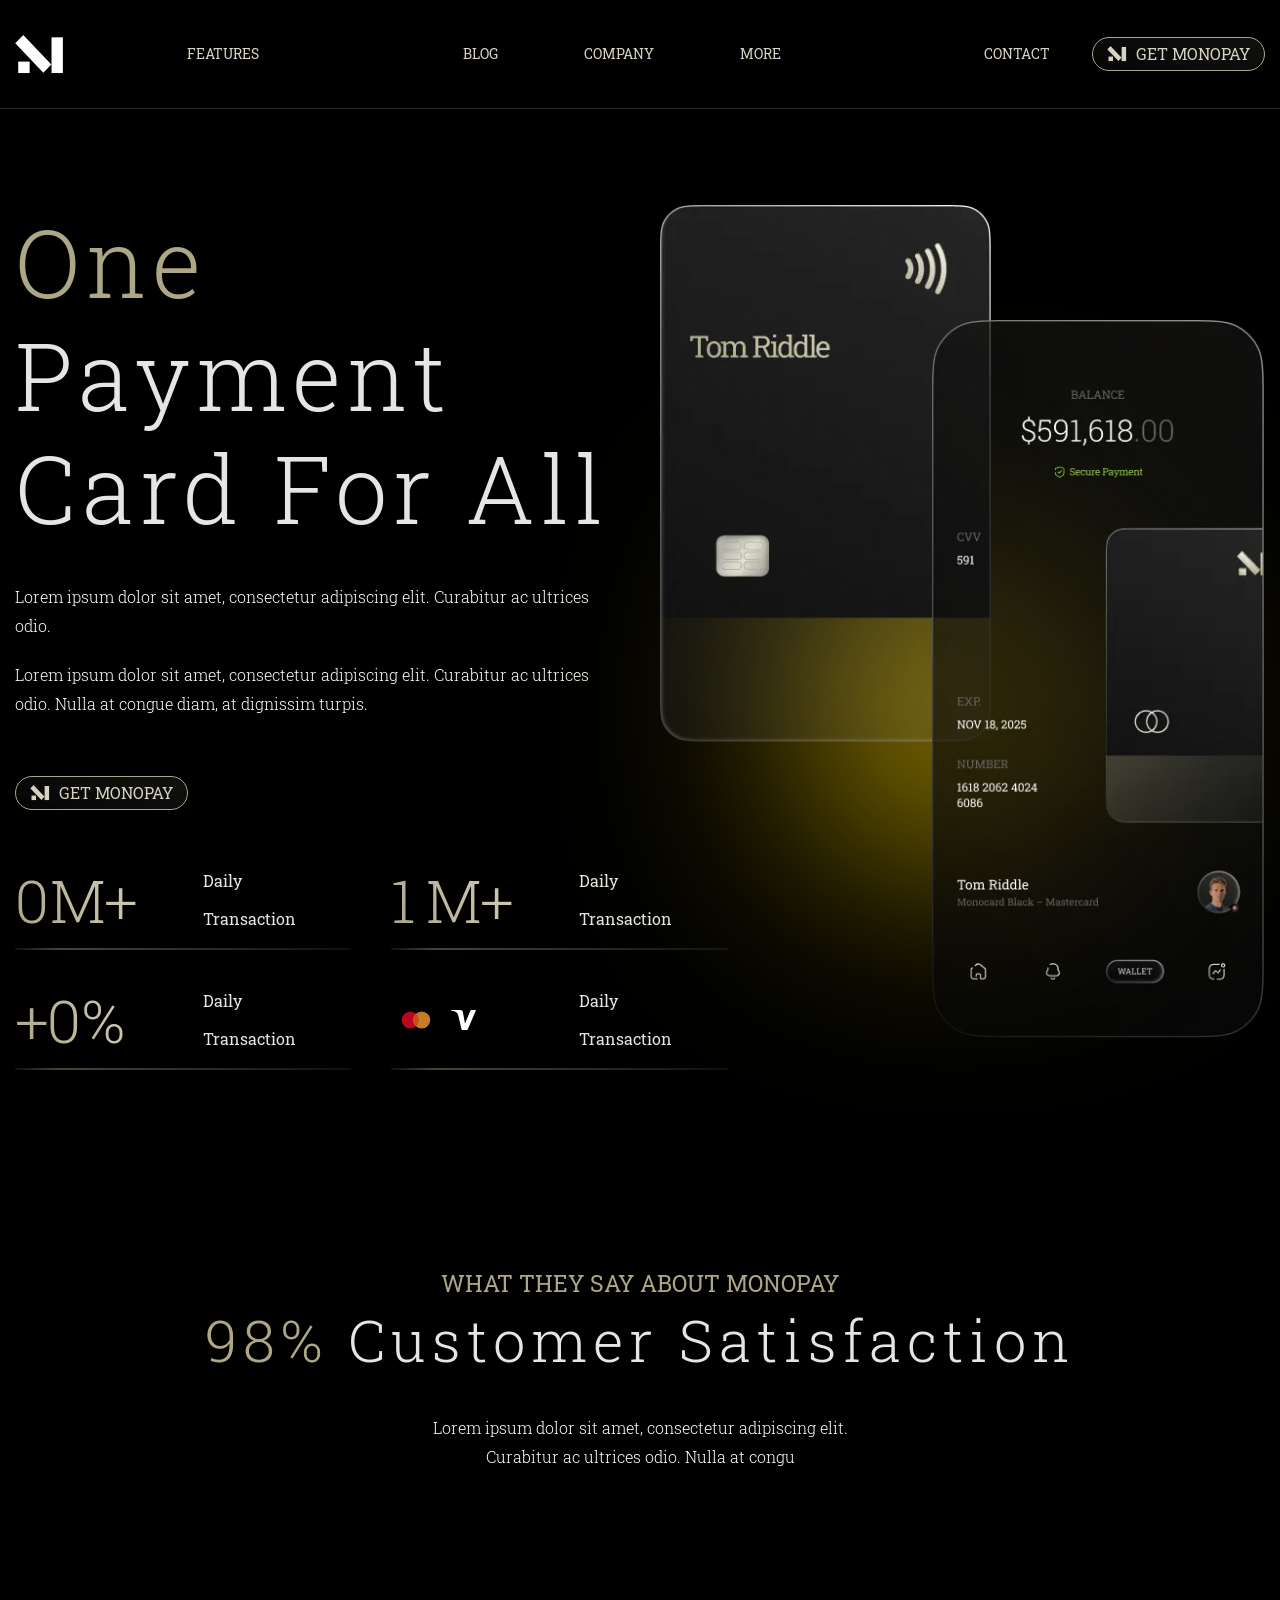
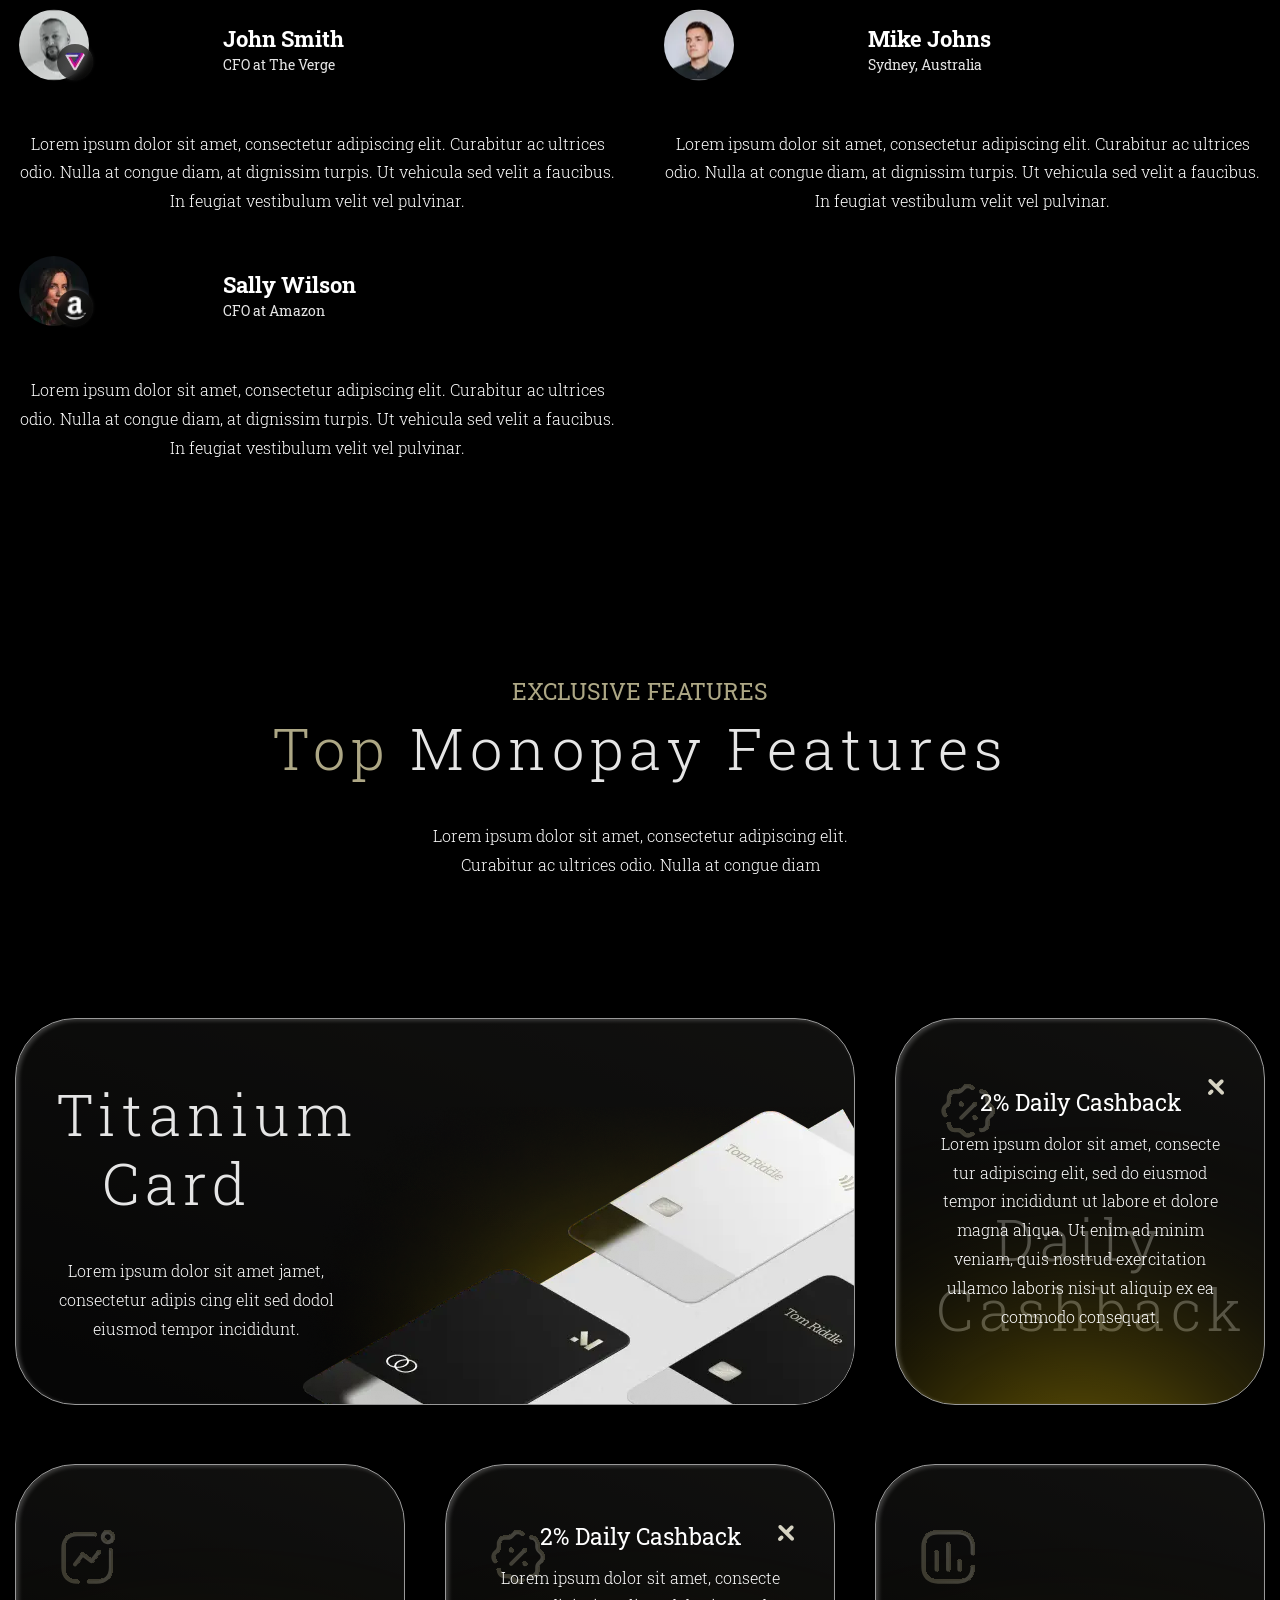
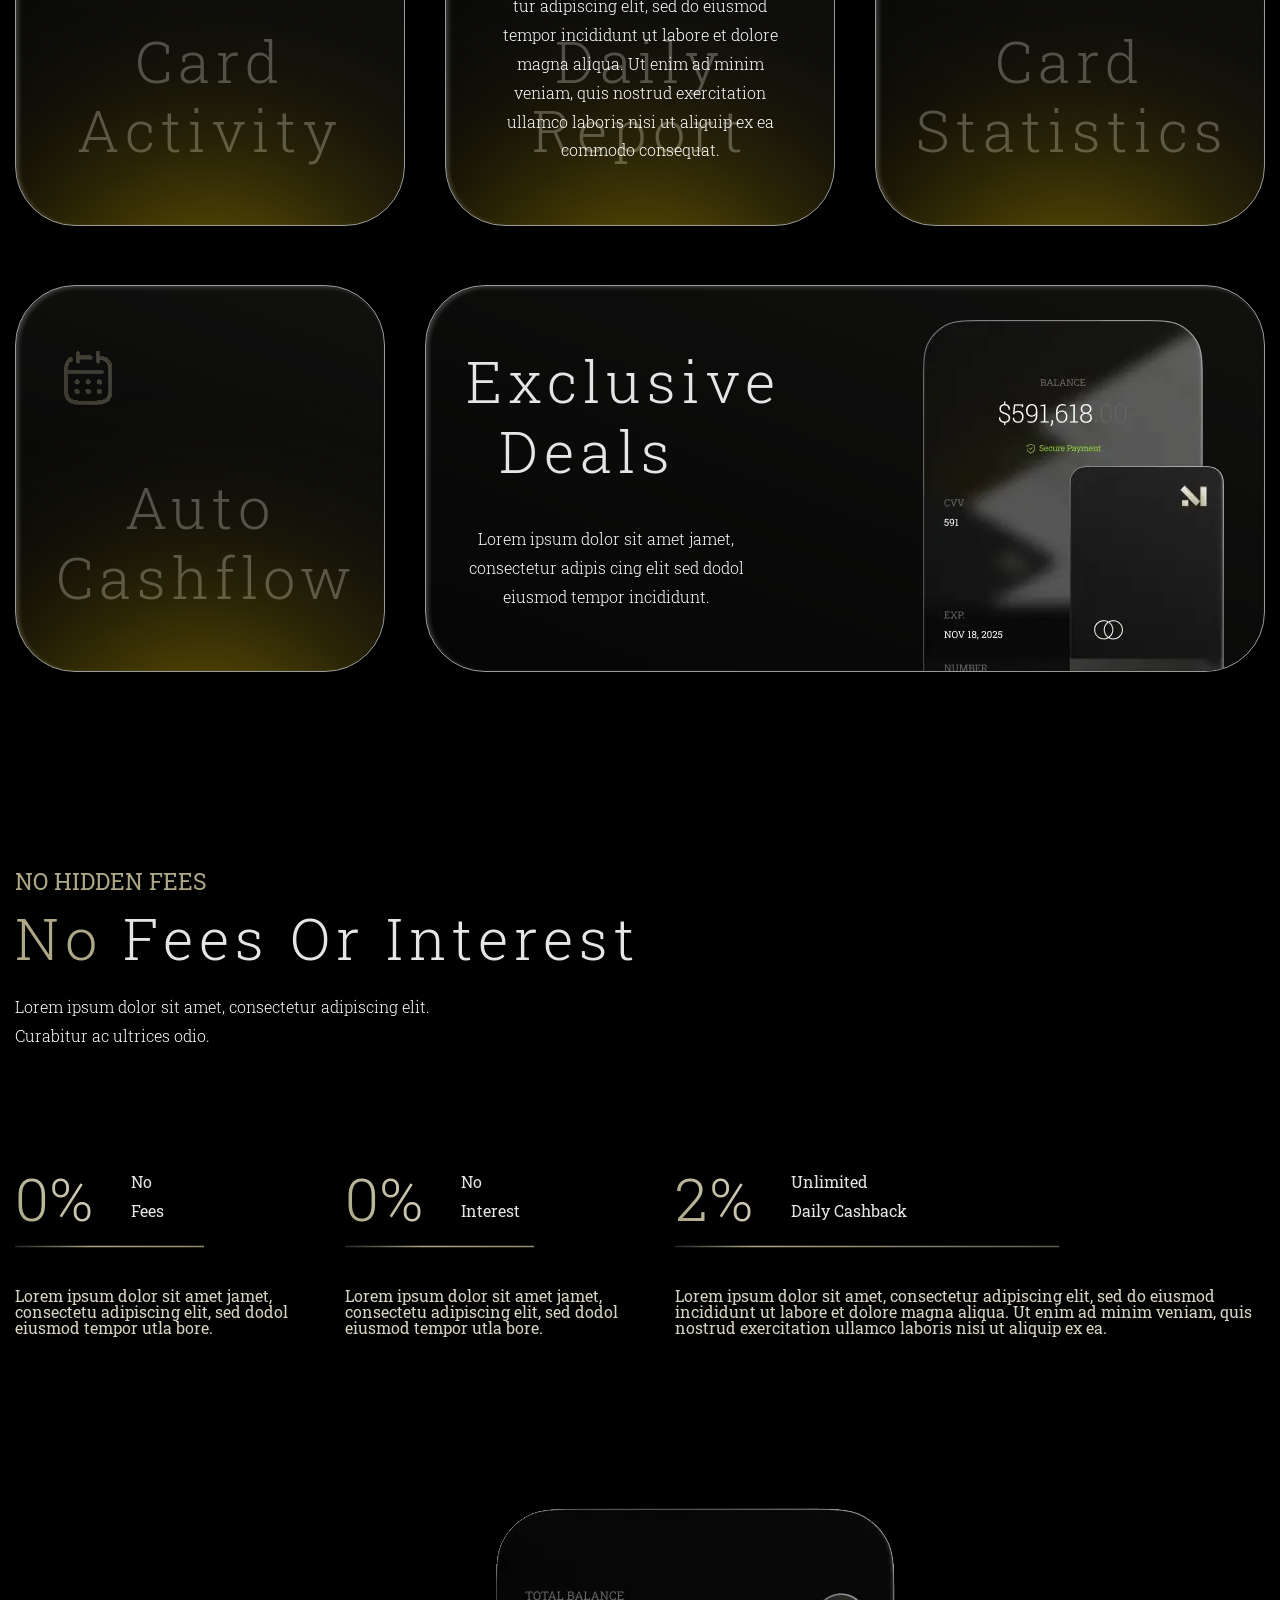
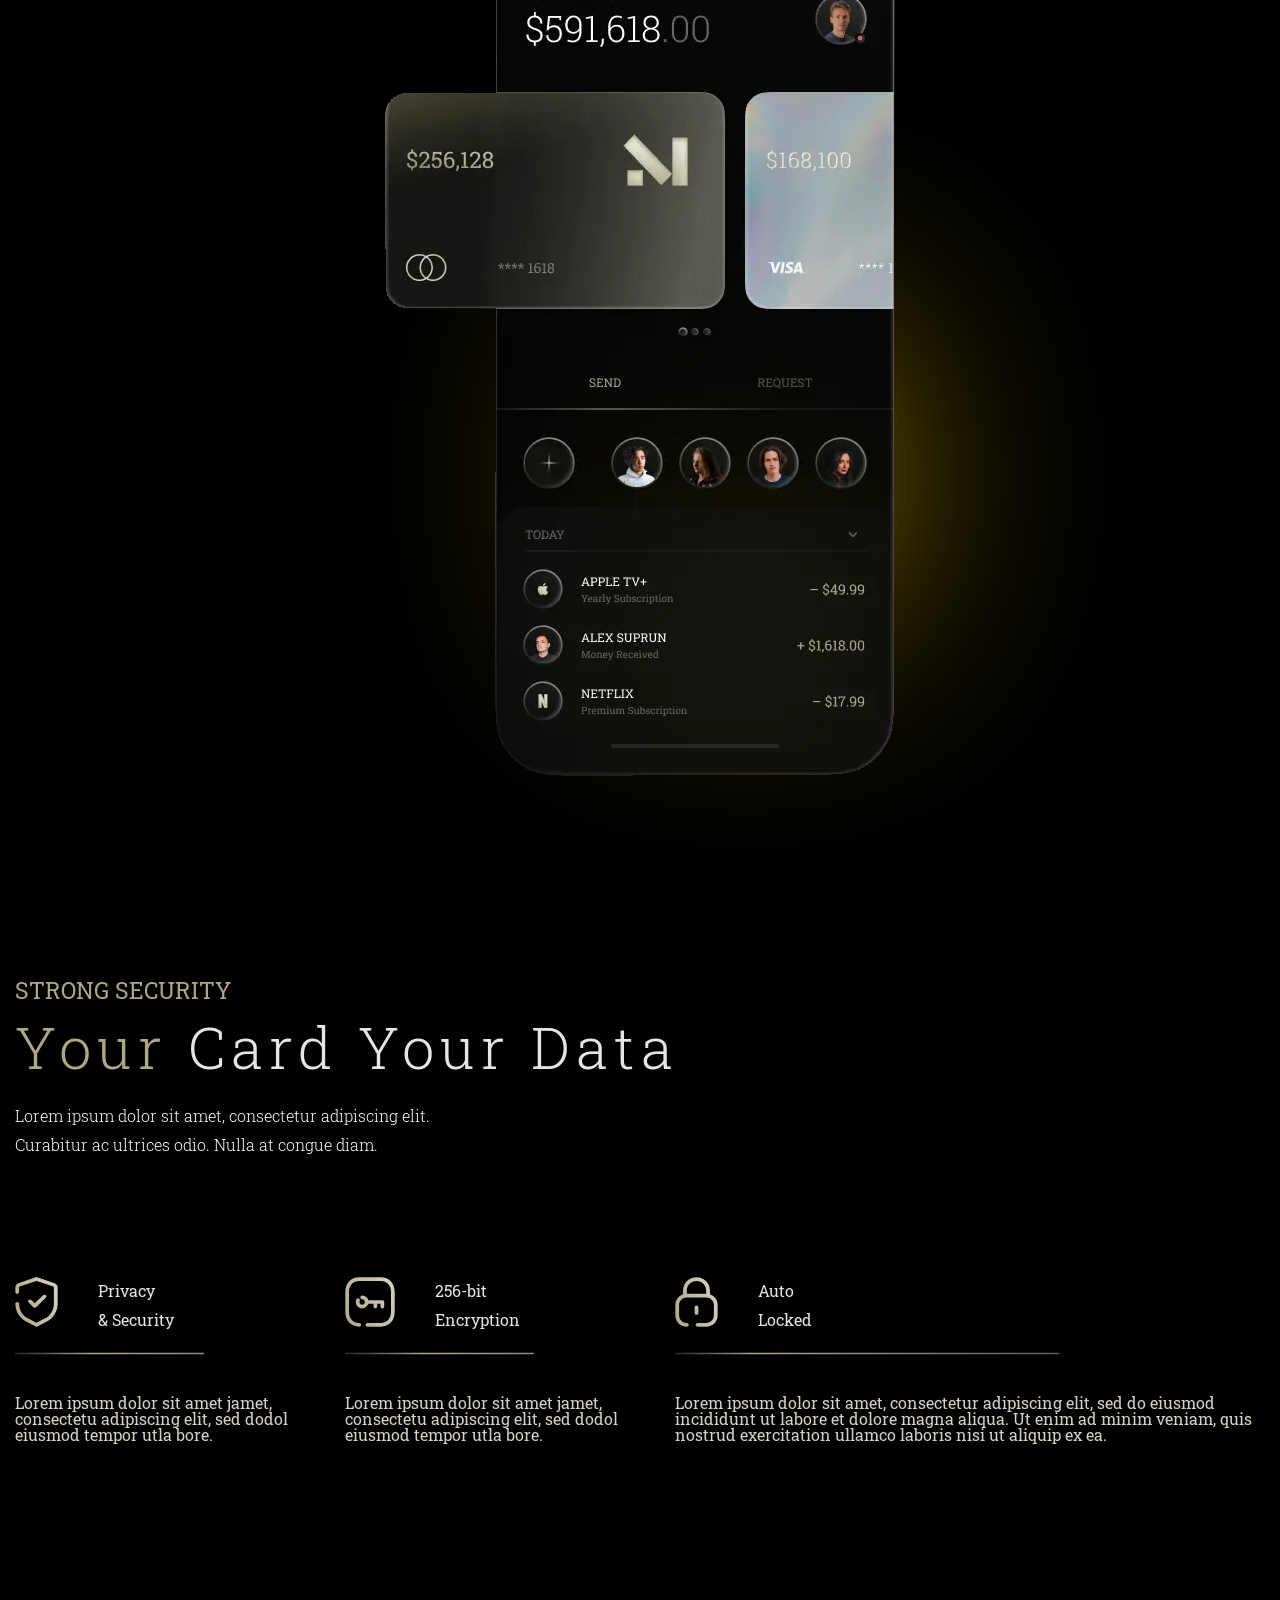
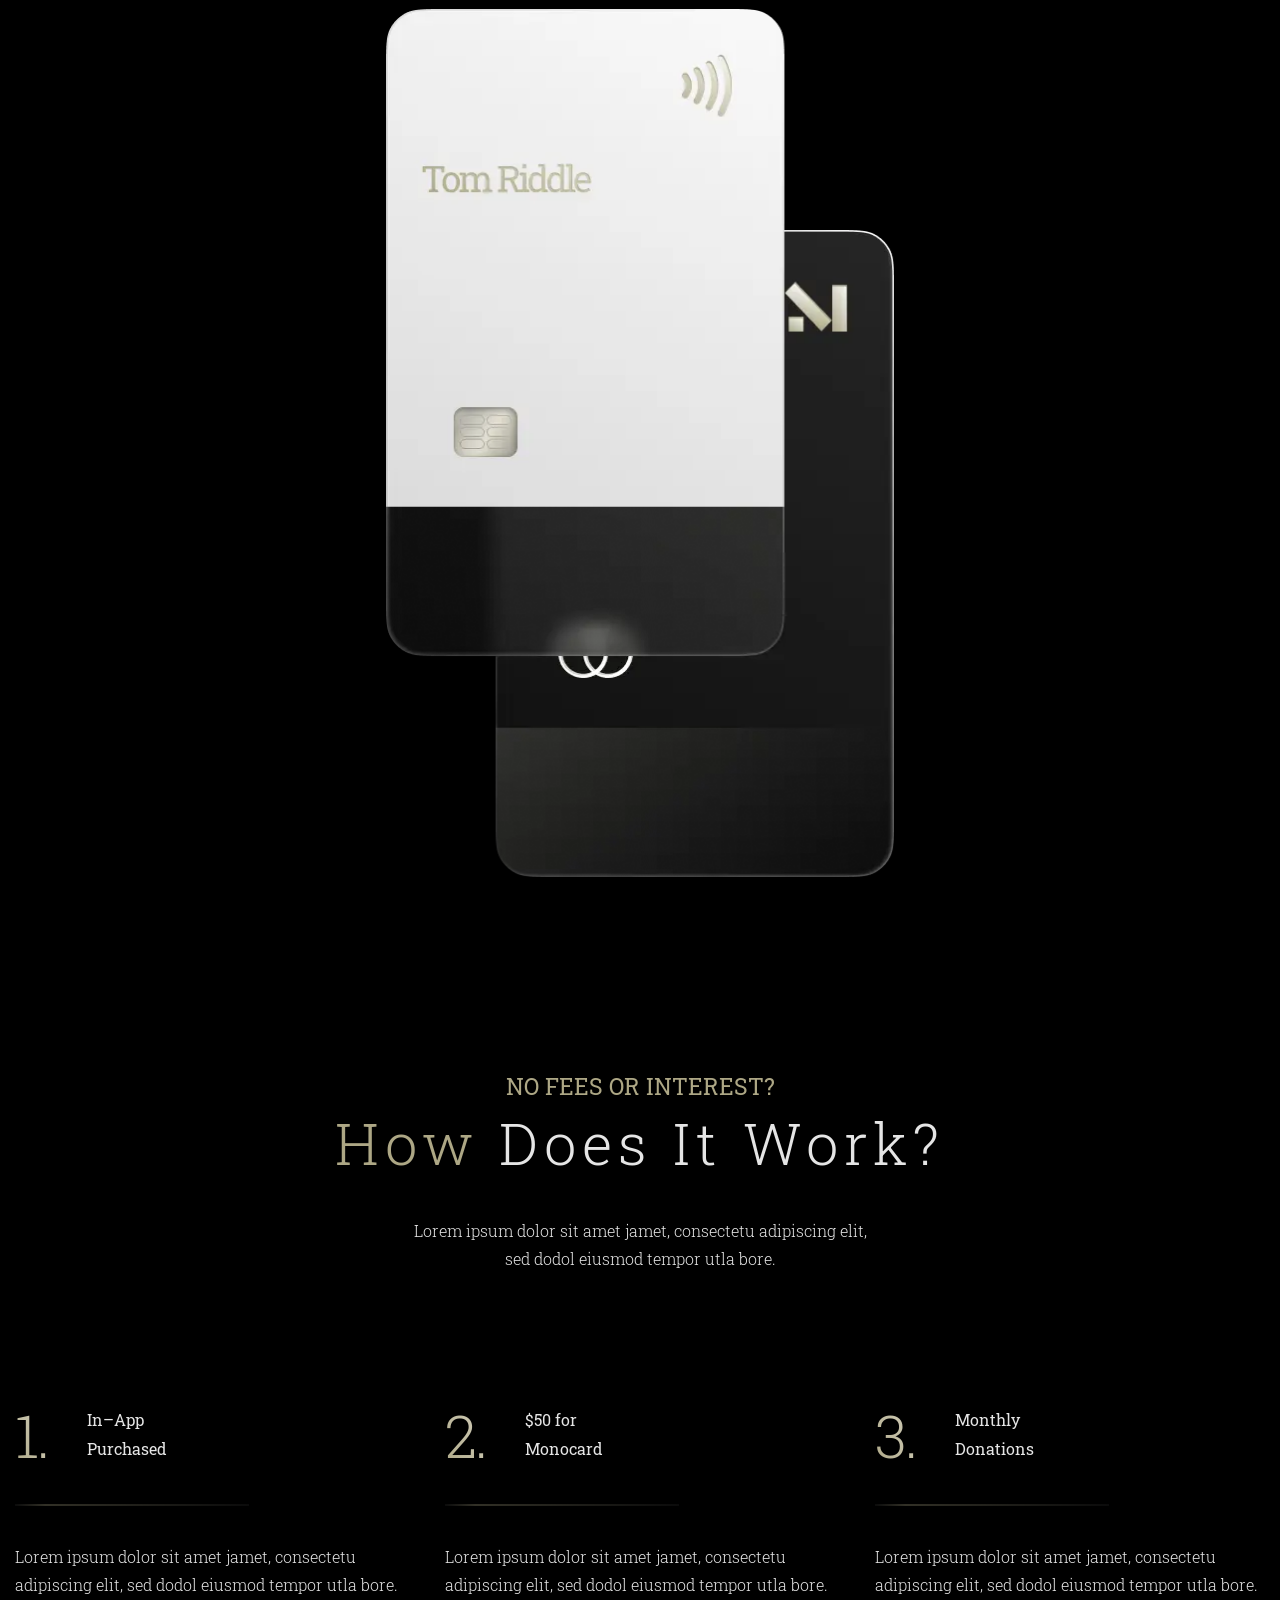
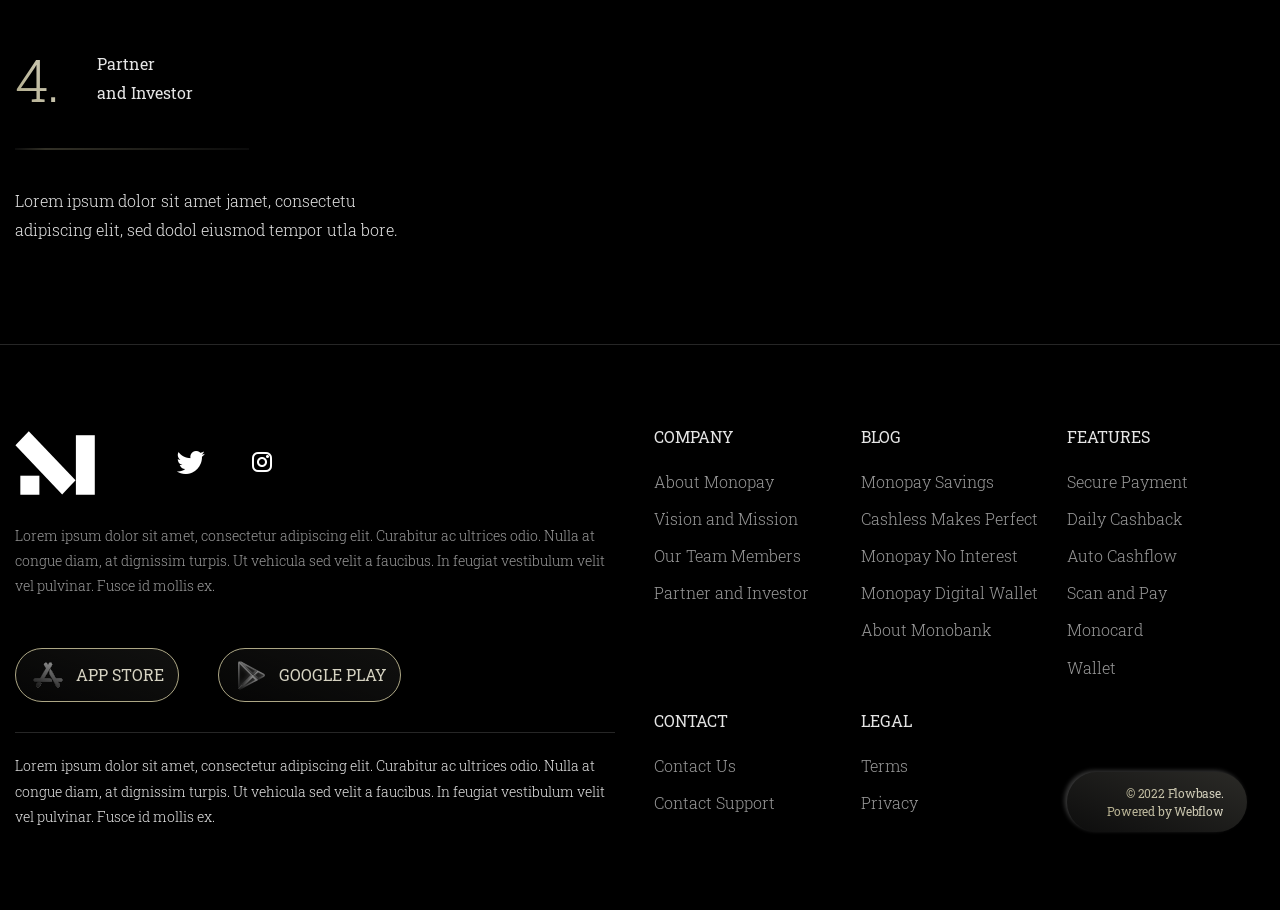
==== index.html @ b2faabce "Add files via upload" ====
<!DOCTYPE html>
<html lang="en">

<head>
	<title>Features | Home</title>
	<meta charset="UTF-8">
	<meta name="format-detection" content="telephone=no">
	<!-- <style>body{opacity: 0;}</style> -->
	<link rel="stylesheet" href="css/style.min.css?_v=20240927165642">
	<!-- `sizes="any"` is to fix Chrome bug -->
	<link rel="icon" href="/favicon.ico" sizes="any" />
	<link rel="icon" href="/icon.svg" type="image/svg+xml" />
	<link rel="apple-touch-icon" href="/apple-touch-icon.webp" />
	<link rel="manifest" href="/manifest.webmanifest" />
	<!-- <meta name="robots" content="noindex, nofollow"> -->
	<meta name="viewport" content="width=device-width, initial-scale=1.0">
</head>

<body>
	<div class="wrapper">
		<header data-scroll-show="300" class="header">
			<div class="header__container">
				<div class="header__logo-box">
					<img src="img/logo.svg" alt="logo" class="header__logo">
				</div>
				<div class="header__menu menu">
					<nav class="menu__body">
						<ul class="menu__list">
							<li class="menu__item"><a href="" class="menu__link">FEATURES</a></li>
							<li class="menu__item"><a href="" class="menu__link">BLOG</a></li>
							<li class="menu__item"><a href="" class="menu__link">COMPANY</a></li>
							<li class="menu__item"><a href="" class="menu__link">MORE</a></li>
							<li class="menu__item"><a href="" class="menu__link">CONTACT</a></li>
						</ul>
					</nav>
				</div>
				<div class="header__action">
					<button class="header__button button _icon-logo-btn">GET MONOPAY</button>
					<button type="button" class="menu__icon icon-menu"><span></span></button>
				</div>

			</div>
		</header>
		<main class="page">
			<section class="page__hero hero">
				<div class="hero__container">
					<div class="hero__body">
						<div class="hero__content content-hero">
							<h1 class="content-hero__title title">
								<mark>One</mark> Payment
								Card for all
							</h1>
							<div class="content-hero__text text">
								<p>Lorem ipsum dolor sit amet, consectetur adipiscing elit. Curabitur ac ultrices odio.
								</p>
								<p>Lorem ipsum dolor sit amet, consectetur adipiscing elit. Curabitur ac ultrices odio.
									Nulla at congue diam, at dignissim turpis.</p>
							</div>
							<button class="content-hero__button button _icon-logo-btn">GET MONOPAY</button>
						</div>
						<div class="hero__count-info count-info">
							<ul data-watch class="count-info__items">
								<li class="count-info__item">
									<div class="count-info__count"><span data-digits-counter>5.9</span>M+</div>
									<h6 class="count-info__label"><span>Daily
											Transaction</span></h6>
								</li>


								<li class="count-info__item">
									<div class="count-info__count"><span data-digits-counter>8.9</span>M+</div>
									<h6 class="count-info__label"><span>Daily
											Transaction</span></h6>
								</li>


								<li class="count-info__item">
									<div class="count-info__count">+<span data-digits-counter>2</span>%</div>
									<h6 class="count-info__label"><span>Daily
											Transaction</span></h6>
								</li>

								<li class="count-info__item">
									<div class="count-info__count">
										<img src="img/icons/mastercard.svg" class="ibg--contain" alt="Image">
										<img src="img/icons/visa.svg" class="ibg--contain" alt="Image">
									</div>
									<h6 class="count-info__label"><span>Daily
											Transaction</span></h6>
								</li>
							</ul>
						</div>
						<div class="hero__images images-hero">
							<img class="images-hero__img images-hero__img--once ibg--contain" src="img/hero/Monocard.webp" alt="Image">
							<img class="images-hero__img images-hero__img--two ibg--contain" src="img/hero/App-Wallet.webp" alt="Image">
						</div>
					</div>
				</div>
			</section>
			<section class="page__reviews reviews">
				<div class="reviews__container">
					<h6 class="reviews__label label">WHAT THEY SAY ABOUT MONOPAY</h6>
					<h2 class="reviews__title title"><mark>98%</mark> Customer Satisfaction</h2>
					<div class="reviews__text text text--section">
						<p>Lorem ipsum dolor sit amet, consectetur adipiscing elit. Curabitur ac ultrices odio. Nulla at
							congu</p>
					</div>
					<ul class="reviews__items">
						<li class="reviews__item item-reviews">
							<div class="item-reviews__avatar avatar-reviews">
								<img src="img/reviews/avatar-01.webp" class="avatar-reviews__foto" alt="Image">
								<img src="img/reviews/the-verge-logo.webp" class="avatar-reviews__logo" alt="Image">
							</div>
							<div class="item-reviews__info info-reviews">
								<h4 class="info-reviews__name">John Smith</h4>
								<p class="info-reviews__position">CFO at The Verge</p>
							</div>
							<div class="item-reviews__text text">
								<p>Lorem ipsum dolor sit amet, consectetur adipiscing elit. Curabitur ac ultrices odio.
									Nulla at congue diam, at dignissim turpis. Ut vehicula sed velit a faucibus. In
									feugiat vestibulum velit vel pulvinar.</p>
							</div>
						</li>
						<li class="reviews__item item-reviews">
							<div class="item-reviews__avatar avatar-reviews">
								<img src="img/reviews/avatar-02.webp" class="avatar-reviews__foto" alt="Image">
							</div>
							<div class="item-reviews__info info-reviews">
								<h4 class="info-reviews__name">Mike Johns</h4>
								<p class="info-reviews__position">Sydney, Australia</p>
							</div>
							<div class="item-reviews__text text">
								<p>Lorem ipsum dolor sit amet, consectetur adipiscing elit. Curabitur ac ultrices odio.
									Nulla at congue diam, at dignissim turpis. Ut vehicula sed velit a faucibus. In
									feugiat vestibulum velit vel pulvinar.</p>
							</div>
						</li>
						<li class="reviews__item item-reviews">
							<div class="item-reviews__avatar avatar-reviews">
								<img src="img/reviews/avatar-03.webp" class="avatar-reviews__foto" alt="Image">
								<img src="img/reviews/amazon.webp" class="avatar-reviews__logo" alt="Image">
							</div>
							<div class="item-reviews__info info-reviews">
								<h4 class="info-reviews__name">Sally Wilson</h4>
								<p class="info-reviews__position">CFO at Amazon</p>
							</div>
							<div class="item-reviews__text text">
								<p>Lorem ipsum dolor sit amet, consectetur adipiscing elit. Curabitur ac ultrices odio.
									Nulla at congue diam, at dignissim turpis. Ut vehicula sed velit a faucibus. In
									feugiat vestibulum velit vel pulvinar.</p>
							</div>
						</li>

					</ul>
				</div>
			</section>
			<section class="page__exclusive exclusive">
				<div class="exclusive__container">
					<h6 class="exclusive__label label">EXCLUSIVE FEATURES </h6>
					<h2 class="exclusive__title title"><mark>Top</mark> Monopay Features</h2>
					<div class="exclusive__text text text--section">
						<p>Lorem ipsum dolor sit amet, consectetur adipiscing elit. Curabitur ac ultrices odio. Nulla at
							congue diam</p>
					</div>
					<ul class="exclusive__list">
						<li class="exclusive__item item-exclusive item-exclusive--one">
							<img src="img/exclusive/01.webp" alt="" class="item-exclusive--one__bg">
							<h4 class="item-exclusive__title title">Titanium
								Card</h4>
							<div class="item-exclusive__text text">
								<p>Lorem ipsum dolor sit amet jamet, consectetur adipis cing elit sed dodol eiusmod
									tempor incididunt.</p>
							</div>
						</li>
						<li class="exclusive__item item-exclusive item-exclusive--two _icon-close">
							<div class="item-exclusive__blur blur-item">
								<img src="img/icons/discount.svg" class="blur-item__icon" alt="Image">
								<p class="blur-item__text title">Daily Cashback</p>
								<div class="blur-item__circle"></div>
							</div>
							<h4 class="item-exclusive__title-small title-small">2% Daily Cashback</h4>
							<div class="item-exclusive__text text">
								<p>Lorem ipsum dolor sit amet, consecte
									tur adipiscing elit, sed do eiusmod tempor incididunt ut labore et dolore magna
									aliqua. Ut enim ad minim veniam, quis nostrud exercitation ullamco laboris nisi ut
									aliquip ex ea commodo consequat.
								</p>
							</div>
						</li>
						<li class="exclusive__item item-exclusive item-exclusive--three ">
							<div class="item-exclusive__blur blur-item">
								<img src="img/icons/activity.svg" class="blur-item__icon" alt="Image">
								<p class="blur-item__text title">Card
									Activity</p>
								<div class="blur-item__circle"></div>
							</div>
						</li>

						<li class="exclusive__item item-exclusive item-exclusive--four _icon-close">
							<div class="item-exclusive__blur blur-item">
								<img src="img/icons/discount.svg" class="blur-item__icon" alt="Image">
								<p class="blur-item__text title">Daily Report</p>
								<div class="blur-item__circle"></div>
							</div>
							<h4 class="item-exclusive__title-small title-small">2% Daily Cashback</h4>
							<div class="item-exclusive__text text">
								<p>Lorem ipsum dolor sit amet, consecte
									tur adipiscing elit, sed do eiusmod tempor incididunt ut labore et dolore magna
									aliqua. Ut enim ad minim veniam, quis nostrud exercitation ullamco laboris nisi ut
									aliquip ex ea commodo consequat.
								</p>
							</div>
						</li>
						<li class="exclusive__item item-exclusive item-exclusive--five ">
							<div class="item-exclusive__blur blur-item">
								<img src="img/icons/chart.svg" class="blur-item__icon" alt="Image">
								<p class="blur-item__text title">Card
									Statistics</p>
								<div class="blur-item__circle"></div>
							</div>
						</li>
						<li class="exclusive__item item-exclusive item-exclusive--six ">
							<div class="item-exclusive__blur blur-item">
								<img src="img/icons/calendar.svg" class="blur-item__icon" alt="Image">
								<p class="blur-item__text title">Auto
									Cashflow</p>
								<div class="blur-item__circle"></div>
							</div>
						</li>
						<li class="exclusive__item item-exclusive item-exclusive--seven">
							<img src="img/exclusive/07.webp" alt="" class="item-exclusive--seven__bg">
							<h4 class="item-exclusive__title title">Exclusive
								Deals</h4>
							<div class="item-exclusive__text text">
								<p>Lorem ipsum dolor sit amet jamet, consectetur adipis cing elit sed dodol eiusmod
									tempor incididunt.</p>
							</div>
						</li>
					</ul>
			</section>
			<section class="page__advantages advantages">
				<div class="advantages__container">
					<div class="advantages__content">
						<h6 class="advantages__label label">NO HIDDEN FEES</h6>
						<h2 class="advantages__title title"><mark>No</mark> fees or interest</h2>
						<div class="advantages__text text">
							<p>Lorem ipsum dolor sit amet, consectetur adipiscing elit. Curabitur ac ultrices odio.</p>
						</div>
						<div class="advantages__count-advantages count-advantages ">
							<ul data-watch class="count-advantages__items">
								<li class="count-advantages__item">
									<div class="count-advantages__shell-count">
										<div class="count-advantages__count"><span data-digits-counter>0</span>%</div>
										<h6 class="count-advantages__label"><span>No <br>
												Fees</span></h6>
									</div>
									<div class="count-advantages__text">
										<p>Lorem ipsum dolor sit amet jamet, consectetu adipiscing elit, sed dodol
											eiusmod
											tempor utla bore.</p>
									</div>
								</li>


								<li class="count-advantages__item">
									<div class="count-advantages__shell-count">
										<div class="count-advantages__count"><span data-digits-counter>0</span>%</div>
										<h6 class="count-advantages__label"><span>No <br>
												Interest</span></h6>
									</div>
									<div class="count-advantages__text">
										<p>Lorem ipsum dolor sit amet jamet, consectetu adipiscing elit, sed dodol
											eiusmod
											tempor utla bore.</p>
									</div>
								</li>


								<li class="count-advantages__item">
									<div class="count-advantages__shell-count">
										<div class="count-advantages__count"><span data-digits-counter>2</span>%</div>
										<h6 class="count-advantages__label"><span>Unlimited <br>
												Daily Cashback</span></h6>
									</div>
									<div class="count-advantages__text">
										<p>Lorem ipsum dolor sit amet, consectetur adipiscing elit, sed do eiusmod
											incididunt ut labore et dolore magna aliqua. Ut enim ad minim veniam, quis
											nostrud exercitation ullamco laboris nisi ut aliquip ex ea.</p>
									</div>
								</li>
							</ul>
						</div>
					</div>


					<div class="advantages__images advantages__images--decor">
						<img src="img/interest/interest.webp" alt="Image">
					</div>
				</div>
			</section>
			<section class="page__advantages advantages advantages--reverse">
				<div class="advantages__container">
					<div class="advantages__content">
						<h6 class="advantages__label label">STRONG SECURITY</h6>
						<h2 class="advantages__title title"><mark>Your</mark> Card Your Data</h2>
						<div class="advantages__text text">
							<p>Lorem ipsum dolor sit amet, consectetur adipiscing elit. Curabitur ac ultrices odio.
								Nulla at congue diam.</p>
						</div>
						<div class="advantages__count-advantages count-advantages ">
							<ul data-watch class="count-advantages__items">
								<li class="count-advantages__item">
									<div class="count-advantages__shell-count">
										<div class="count-advantages__count"><img src="img/icons/shield-done.svg" class="ibg--contain" alt="Image"></div>
										<h6 class="count-advantages__label"><span>Privacy <br>
												& Security</span></h6>
									</div>
									<div class="count-advantages__text">
										<p>Lorem ipsum dolor sit amet jamet, consectetu adipiscing elit, sed dodol
											eiusmod
											tempor utla bore.</p>
									</div>
								</li>


								<li class="count-advantages__item">
									<div class="count-advantages__shell-count">
										<div class="count-advantages__count"><img src="img/icons/password.svg" class="ibg--contain" alt="Image"></div>
										<h6 class="count-advantages__label"><span>256-bit <br>
												Encryption</span></h6>
									</div>
									<div class="count-advantages__text">
										<p>Lorem ipsum dolor sit amet jamet, consectetu adipiscing elit, sed dodol
											eiusmod
											tempor utla bore.</p>
									</div>
								</li>


								<li class="count-advantages__item">
									<div class="count-advantages__shell-count">
										<div class="count-advantages__count"><img src="img/icons/lock.svg" class="ibg--contain" alt="Image"></div>
										<h6 class="count-advantages__label"><span>Auto <br>
												Locked</span></h6>
									</div>
									<div class="count-advantages__text">
										<p>Lorem ipsum dolor sit amet, consectetur adipiscing elit, sed do eiusmod
											incididunt ut labore et dolore magna aliqua. Ut enim ad minim veniam, quis
											nostrud exercitation ullamco laboris nisi ut aliquip ex ea.</p>
									</div>
								</li>
							</ul>
						</div>
					</div>


					<div class="advantages__images">
						<img src="img/your-card/your-card.webp" alt="Image">
					</div>
				</div>
			</section>
			<section class="page__work work">
				<div class="work__container">
					<h6 class="work__label label">NO FEES OR INTEREST?</h6>
					<h2 class="work__title title"><mark>How</mark> does it work?</h2>
					<div class="work__text text">
						<p>Lorem ipsum dolor sit amet jamet, consectetu adipiscing elit, sed dodol eiusmod tempor utla
							bore.</p>
					</div>
					<ul class="work__list">
						<li class="work__item item-work">
							<div class="item-work__title">
								<h6>In–App <br>
									Purchased</h6>
							</div>
							<div class="item-work__text">
								<p>Lorem ipsum dolor sit amet jamet, consectetu adipiscing elit, sed dodol eiusmod tempor utla bore.</p>
							</div>
						</li>
						<li class="work__item item-work">
							<div class="item-work__title">
								<h6>$50 for <br>
									Monocard</h6>
							</div>
							<div class="item-work__text">
								<p>Lorem ipsum dolor sit amet jamet, consectetu adipiscing elit, sed dodol eiusmod tempor utla bore.</p>
							</div>
						</li>
						<li class="work__item item-work">
							<div class="item-work__title">
								<h6>Monthly <br>

									Donations</h6>
							</div>
							<div class="item-work__text">
								<p>Lorem ipsum dolor sit amet jamet, consectetu adipiscing elit, sed dodol eiusmod tempor utla bore.</p>
							</div>
						</li>
						<li class="work__item item-work">
							<div class="item-work__title">
								<h6>Partner <br>
									and Investor</h6>
							</div>
							<div class="item-work__text">
								<p>Lorem ipsum dolor sit amet jamet, consectetu adipiscing elit, sed dodol eiusmod tempor utla bore.</p>
							</div>
						</li>
					</ul>
				</div>
			</section>
		</main>
		<footer class="footer">
			<div class="footer__container">
				<div class="footer__body">
					<div class="footer__column left-footer">
						<div class="left-footer__row">
							<img src="img/logo.svg" class="left-footer__logo" alt="Image">
							<a href="#" class="left-footer__social _icon-twitter"></a>
							<a href="#" class="left-footer__social _icon-instagram"></a>
						</div>
						<p class="left-footer__text">Lorem ipsum dolor sit amet, consectetur adipiscing elit. Curabitur ac
							ultrices odio. Nulla at congue diam, at dignissim turpis. Ut vehicula sed velit a faucibus. In
							feugiat vestibulum velit vel pulvinar. Fusce id mollis ex.
						</p>
						<div class="left-footer__download">
							<a href="#" class="left-footer__link button"><img src="img/icons/app_store.svg" alt="Image"><span>
									APP STORE</span></a>
							<a href="#" class="left-footer__link button"><img src="img/icons/google_play.svg" alt="Image"><span>GOOGLE PLAY</span></a>
						</div>
						<p class="left-footer__text left-footer__text--white">Lorem ipsum dolor sit amet, consectetur adipiscing
							elit. Curabitur ac
							ultrices odio. Nulla at congue diam, at dignissim turpis. Ut vehicula sed velit a faucibus. In
							feugiat vestibulum velit vel pulvinar. Fusce id mollis ex.
						</p>
					</div>
					<div class="footer__column right-footer">
						<div data-spollers="768.98,max" data-one-spoller class="right-footer__spollers spollers">
							<details class="spollers__item">
								<summary data-spoller-close class="spollers__title">COMPANY</summary>
								<div class="spollers__body">
									<ul class="spollers__list footer-menu">
										<li class="footer-menu__item"><a href="#" class="footer-menu__link">About Monopay</a></li>
										<li class="footer-menu__item"><a href="#" class="footer-menu__link">Vision and Mission</a></li>
										<li class="footer-menu__item"><a href="#" class="footer-menu__link">Our Team Members</a></li>
										<li class="footer-menu__item"><a href="#" class="footer-menu__link">Partner and Investor</a></li>
									</ul>
								</div>
							</details>
							<details class="spollers__item">
								<summary data-spoller-close class="spollers__title">BLOG</summary>
								<div class="spollers__body">
									<ul class="spollers__list footer-menu">
										<li class="footer-menu__item"><a href="#" class="footer-menu__link">Monopay Savings</a></li>
										<li class="footer-menu__item"><a href="#" class="footer-menu__link">Cashless Makes Perfect</a></li>
										<li class="footer-menu__item"><a href="#" class="footer-menu__link">Monopay No Interest</a></li>
										<li class="footer-menu__item"><a href="#" class="footer-menu__link">Monopay Digital Wallet</a></li>
										<li class="footer-menu__item"><a href="#" class="footer-menu__link">About Monobank</a></li>
									</ul>
								</div>
							</details>
							<details class="spollers__item">
								<summary data-spoller-close class="spollers__title">FEATURES</summary>
								<div class="spollers__body">
									<ul class="spollers__list footer-menu">
										<li class="footer-menu__item"><a href="#" class="footer-menu__link">Secure Payment</a></li>
										<li class="footer-menu__item"><a href="#" class="footer-menu__link">Daily Cashback</a></li>
										<li class="footer-menu__item"><a href="#" class="footer-menu__link">Auto Cashflow</a></li>
										<li class="footer-menu__item"><a href="#" class="footer-menu__link">Scan and Pay</a></li>
										<li class="footer-menu__item"><a href="#" class="footer-menu__link">Monocard</a></li>
										<li class="footer-menu__item"><a href="#" class="footer-menu__link">Wallet</a></li>
									</ul>
								</div>
							</details>
							<details class="spollers__item">
								<summary data-spoller-close class="spollers__title">CONTACT</summary>
								<div class="spollers__body">
									<ul class="spollers__list footer-menu">
										<li class="footer-menu__item"><a href="#" class="footer-menu__link">Contact Us</a></li>
										<li class="footer-menu__item"><a href="#" class="footer-menu__link">Contact Support</a></li>
									</ul>
								</div>
							</details>
							<details data-spoller-close class="spollers__item">
								<summary class="spollers__title">LEGAL</summary>
								<div class="spollers__body">
									<ul class="spollers__list footer-menu">
										<li class="footer-menu__item"><a href="#" class="footer-menu__link">Terms</a></li>
										<li class="footer-menu__item"><a href="#" class="footer-menu__link">Privacy</a></li>
									</ul>
								</div>
							</details>
							<div class="copi">
								<p>© 2022 Flowbase.
									Powered by Webflow</p>
							</div>
						</div>

					</div>
				</div>
			</div>
		</footer>
	</div>
	<script src="js/app.min.js?_v=20240927165642"></script>
</body>

</html>
---- css/style.min.css ----
@import url(https://fonts.googleapis.com/css?family=Roboto+Slab:300,regula,700&display=swap);@import url(https://fonts.googleapis.com/css?family=Roboto:&display=swap);@font-face{font-family:icons;font-display:swap;src:url(../fonts/icons.woff2) format("woff2");font-weight:400;font-style:normal}[class*=_icon-]::before{font-family:icons;font-style:normal;font-weight:400;font-variant:normal;text-transform:none;line-height:1;-webkit-font-smoothing:antialiased;-moz-osx-font-smoothing:grayscale}._icon-instagram:before{content:"";color:#fff}._icon-logo-btn:before{content:""}._icon-activity:before{content:""}._icon-arrow-left:before{content:""}._icon-arrow-right:before{content:""}._icon-calendar:before{content:""}._icon-chart:before{content:""}._icon-close:before{content:""}._icon-discount:before{content:""}._icon-document:before{content:""}._icon-graph:before{content:""}._icon-linkedin:before{content:""}._icon-lock:before{content:""}._icon-password:before{content:""}._icon-scan:before{content:""}._icon-shield-done:before{content:""}._icon-twitter:before{content:""}._icon-wallet:before{content:""}:root{--mainColor:#FFF;--bone:#D6D3C2;--sage:#ADA785;--spanishGray:#999999;--liteGray:#CCCCCC;--platinum:#E5E5E5;--linearGradient:linear-gradient(0deg, rgba(0, 0, 0, 0.60) 0%, rgba(0, 0, 0, 0.60) 100%),linear-gradient(201deg, rgba(214, 211, 194, 0.20) 0%, rgba(92, 92, 92, 0.14) 100%);--background:#000}*{padding:0;margin:0;border:0}*,*::after,*::before{box-sizing:border-box}*::after,*::before{display:inline-block}body,html{height:100%;min-width:320px}body{color:#000;line-height:1;font-family:"Roboto Slab";font-size:1rem;-ms-text-size-adjust:100%;-moz-text-size-adjust:100%;-webkit-text-size-adjust:100%;-webkit-font-smoothing:antialiased;-moz-osx-font-smoothing:grayscale}button,input,textarea{font-family:"Roboto Slab";font-size:inherit;line-height:inherit;color:inherit;background-color:rgba(0,0,0,0)}input,textarea{width:100%}label{display:inline-block}button,option,select{cursor:pointer}a{display:inline-block;color:inherit;text-decoration:none}ul li{list-style:none}img{vertical-align:top}h1,h2,h3,h4,h5,h6{font-weight:inherit;font-size:inherit}body{counter-reset:data-count;background-color:var(--background);color:var(--bone)}.lock body{overflow:hidden;touch-action:none;-ms-scroll-chaining:none;overscroll-behavior:none}.wrapper{min-height:100%;display:flex;flex-direction:column;overflow:hidden}@supports (overflow:clip){.wrapper{overflow:clip}}.wrapper>main{flex:1 1 auto}.wrapper>*{min-width:0}[class*=__container]{max-width:81.875rem;margin:0 auto;padding:0 .9375rem}[class*="--gc"]{display:grid;min-width:0;grid-template-columns:.9375rem 1fr minmax(auto,80rem) 1fr .9375rem}[class*="--gc"]>*{min-width:0;grid-column:3/4}.menu__list{display:flex;flex-wrap:wrap;row-gap:.625rem}.menu__item{text-transform:uppercase}.menu__item:first-child{flex:1 0 auto}.menu__item:last-child{flex:1 0 auto;text-align:end}.menu__link{padding:.1875rem;font-size:.875rem;position:relative;color:var(--bone)}.menu__link::before{content:"";position:absolute;top:100%;left:50%;width:0%;height:.125rem;background-color:var(--bone);transition:all .3s}.icon-menu{display:none}.spollers{--col:3;--gap:20px;display:flex;flex-wrap:wrap;-webkit-column-gap:var(--gap);-moz-column-gap:var(--gap);column-gap:var(--gap);row-gap:.625rem;color:var(--platinum)}.spollers__item{min-width:11.25rem;flex:0 1 calc((100% - var(--gap)*(var(--col) - 1))/ var(--col));font-size:1rem}.spollers__title{color:var(--platinum);line-height:180%;width:100%;cursor:default;text-align:left;border-radius:.3125rem;position:relative;list-style:none}.spollers__title::-webkit-details-marker,.spollers__title::marker{display:none}._spoller-init .spollers__title{cursor:pointer}._spoller-init .spollers__title::after,._spoller-init .spollers__title::before{content:"";position:absolute;right:0;top:50%;background-color:var(--platinum);height:2px;width:15px;transition:-webkit-transform .5s ease 0s;transition:transform .5s ease 0s;transition:transform .5s ease 0s,-webkit-transform .5s ease 0s}._spoller-init .spollers__title::before{-webkit-transform:translate(-75%,-50%) rotate(40deg);transform:translate(-75%,-50%) rotate(40deg)}._spoller-init .spollers__title::after{-webkit-transform:translate(0,-50%) rotate(-40deg);transform:translate(0,-50%) rotate(-40deg)}._spoller-init .spollers__title._spoller-active::before{-webkit-transform:translateX(-75%) rotate(-40deg);transform:translateX(-75%) rotate(-40deg)}._spoller-init .spollers__title._spoller-active::after{-webkit-transform:rotate(40deg);transform:rotate(40deg)}.spollers__body{padding:1.25rem 0;border-radius:.3125rem}.ibg{width:100%;height:100%;-o-object-fit:cover;object-fit:cover}.ibg--top{-o-object-position:top;object-position:top}.ibg--bottom{-o-object-position:bottom;object-position:bottom}.ibg--left{-o-object-position:left;object-position:left}.ibg--right{-o-object-position:right;object-position:right}.ibg--contain{-o-object-fit:contain;object-fit:contain}.button{display:flex;justify-content:center;align-items:center;padding:.5rem .875rem;border-radius:3.75rem;border:.10125rem solid var(--sage);text-wrap:nowrap;gap:.625rem;text-transform:uppercase;position:relative;overflow:hidden;background:var(--linearGradient);transition:color .3s}.button::after{content:"";position:absolute;top:0;left:0;width:100%;height:100%;background-color:var(--sage);border-radius:3.75rem;z-index:-1;-webkit-transform:translateY(-100%);transform:translateY(-100%);transition:-webkit-transform .3s;transition:transform .3s;transition:transform .3s,-webkit-transform .3s}.copi{max-width:11.25rem;justify-self:end;align-self:end;display:flex;padding:.75rem 1.5rem;justify-content:center;align-items:center;gap:.625rem;flex-shrink:0;border-radius:3.75rem;border:.0625rem var(--spanishGray);background:linear-gradient(201deg,rgba(214,211,194,.2) 0,rgba(92,92,92,.14) 100%);box-shadow:-2.62px -1.618px 4.239px 0 rgba(250,250,250,.22);-webkit-backdrop-filter:blur(11.3249998093px);backdrop-filter:blur(11.3249998093px);font-size:.75rem;letter-spacing:-.24px}.copi p{text-align:right;background:linear-gradient(64deg,#ada785 0,#d6d3c2 100%);background-clip:text;-webkit-background-clip:text;-webkit-text-fill-color:transparent;line-height:1.5}.title{font-family:"Roboto Slab";color:var(--platinum);font-weight:300;line-height:120%;letter-spacing:.375rem;text-transform:capitalize}.title mark{color:var(--sage);background-color:rgba(0,0,0,0)}.text{color:var(--mainColor);font-family:"Roboto Slab";font-weight:300;line-height:180%}.text p:not(:last-child){margin-bottom:1.25rem}.text--section p{margin:0 auto;max-width:30rem}.label{color:var(--sage);text-transform:uppercase;font-size:1.4375rem}.count-info__items{display:grid;-webkit-column-gap:2.5rem;-moz-column-gap:2.5rem;column-gap:2.5rem;row-gap:1.25rem;flex-wrap:wrap;justify-content:start}.count-info__item{position:relative;display:grid;grid-template-columns:repeat(2,1fr);-webkit-column-gap:2.5rem;-moz-column-gap:2.5rem;column-gap:2.5rem;align-items:center;padding:1.25rem 0}.count-info__item::before{content:"";position:absolute;width:100%;height:.1875rem;bottom:0;left:0;pointer-events:none;background:url(../img/line.svg) bottom/contain no-repeat}.count-info__count{display:flex;font-size:3.75rem;font-weight:300;letter-spacing:-.14825rem;background:linear-gradient(64deg,#ada785 0,#d6d3c2 100%);background-clip:text;-webkit-background-clip:text;-webkit-text-fill-color:transparent}.count-info__count span{min-width:2.1875rem}.count-info__count img{max-width:3.125rem;max-height:3.125rem}.count-info__count img:not(:last-child){margin-right:.625rem}.count-info__label{color:var(--platinum);line-height:120%;white-space:pre-wrap}.header{position:fixed;width:100%;top:0;left:0;padding:1.875rem 0;background-color:var(--background);border-bottom:.0625rem solid #262626;z-index:100;transition:top 3s,padding .5s}.header._header-scroll{top:-100%}.header._header-show{top:0;padding:.625rem 0}.header__container{display:flex;justify-content:center;align-items:center}.header__logo-box{position:relative;z-index:100;width:100%;max-width:8.125rem}.header__logo{width:3rem;aspect-ratio:1/1}.header__menu{width:100%}.header__action{display:flex;justify-content:center;align-items:center;gap:1.25rem;z-index:100}.header__button{position:relative}.footer{border-top:.0625rem solid #262626}.footer__body{display:flex;-webkit-column-gap:3.125%;-moz-column-gap:3.125%;column-gap:3.125%}.footer__column{display:flex;flex-direction:column;row-gap:1.25rem;-webkit-column-gap:2.5rem;-moz-column-gap:2.5rem;column-gap:2.5rem}.left-footer{flex:0 1 48%}.left-footer__row{display:flex;justify-content:start;align-items:center}.left-footer__logo{width:5rem;aspect-ratio:1/1}.left-footer__logo:not(:last-child){margin-right:2.5rem}.left-footer__social{font-size:2rem;aspect-ratio:1/1;color:#fff;transition:-webkit-transform .3s;transition:transform .3s;transition:transform .3s,-webkit-transform .3s}.left-footer__social::before{transition:color .3s}.left-footer__text{color:var(--spanishGray);font-size:.875rem;font-weight:300;line-height:180%}.left-footer__text--white{color:var(--platinum)}.left-footer__download{display:flex;flex-wrap:wrap;justify-content:start;align-items:start;padding:1.875rem 0;border-bottom:.0625rem solid #262626}.right-footer{flex:0 1 48%}.footer-menu{display:grid;row-gap:1.125rem;min-width:11.25rem}.footer-menu__link{font-family:"Roboto Slab";color:var(--spanishGray);font-weight:300;line-height:120%;transition:color .3s}.hero__body{display:grid;gap:2.5rem;min-height:53.4375rem;grid-template-columns:none;grid-template-rows:none}.content-hero__title:not(:last-child){margin-bottom:.4166666667em}.images-hero{position:relative}.images-hero::before{content:"";position:absolute;width:41.612903%;height:30.175439%;top:43%;left:28.2%;border-radius:50%;background:gold;-webkit-filter:blur(126.221496582px);filter:blur(126.221496582px)}.images-hero__img{position:absolute}.images-hero__img--once{top:0;left:0;aspect-ratio:339/551;width:54.677419%}.images-hero__img--two{top:13.33333%;left:45%;aspect-ratio:340/736;width:54.83871%}.reviews__container{text-align:center}.reviews__label:not(:last-child){margin-bottom:.625rem}.reviews__title:not(:last-child){margin-bottom:.6779661017em}.reviews__items{display:grid;gap:2.5rem;grid-template-columns:repeat(auto-fill,minmax(25rem,1fr))}.item-reviews{display:grid;grid-template-columns:repeat(6,1fr);grid-column-gap:1.25rem;grid-row-gap:2.5rem}.item-reviews__avatar{grid-area:1/1/4/3}.item-reviews__info{grid-area:1/3/4/7}.item-reviews__text{grid-area:4/1/7/7}.avatar-reviews{position:relative;max-width:4.875rem;aspect-ratio:78/70}.avatar-reviews__foto{position:absolute;top:50%;left:50%;border-radius:50%;-webkit-transform:translate(-50%,-50%);transform:translate(-50%,-50%);max-width:4.375rem;aspect-ratio:1/1;-o-object-fit:cover;object-fit:cover}.avatar-reviews__logo{position:absolute;width:2.25rem;height:2.25rem;bottom:0;right:0;border-radius:50%;border:.16375rem #999;padding:.375rem;-o-object-fit:cover;object-fit:cover;background:linear-gradient(0deg,rgba(0,0,0,.6) 0,rgba(0,0,0,.6) 100%),linear-gradient(201deg,rgba(214,211,194,.2) 0,rgba(92,92,92,.14) 100%);box-shadow:-1.618px -1.618px 4.239px 0 rgba(250,250,250,.22);-webkit-backdrop-filter:blur(4px);backdrop-filter:blur(4px)}.info-reviews{text-align:left;align-content:center}.info-reviews__name{color:var(--mainColor);font-size:1.375rem;font-weight:700}.info-reviews__name:not(:last-child){margin-bottom:.5rem}.info-reviews__position{color:var(--platinum);font-size:.875rem}.exclusive__container{text-align:center}.exclusive__label:not(:last-child){margin-bottom:.625rem}.exclusive__title:not(:last-child){margin-bottom:.6779661017em}.exclusive__list{display:flex;flex-wrap:wrap;-webkit-column-gap:2.5rem;-moz-column-gap:2.5rem;column-gap:2.5rem}.exclusive__item{max-width:31.25rem;flex:1 0 18.75rem}.exclusive__item:nth-child(6n+1){max-width:none;aspect-ratio:auto;flex:0 1 52.5rem}.item-exclusive{display:flex;flex-direction:column;min-height:18.75rem;position:relative;overflow:hidden;padding:3.75rem 2.5rem;border-radius:3.75rem;border:.1rem solid #999;background:linear-gradient(0deg,rgba(0,0,0,.6) 0,rgba(0,0,0,.6) 100%),linear-gradient(201deg,rgba(214,211,194,.2) 0,rgba(92,92,92,.14) 100%);box-shadow:.1625rem .1rem .25rem 0 rgba(250,250,250,.22) inset}.item-exclusive--one__bg{position:absolute;bottom:-46.5%;right:-12.738095%;aspect-ratio:663/476;z-index:1}.item-exclusive--four,.item-exclusive--two{justify-content:center;align-items:center}.item-exclusive--four::before,.item-exclusive--two::before{position:absolute;top:3.125rem;right:1.875rem;width:2.25rem;height:2.25rem;font-size:2.25rem}.item-exclusive--seven__bg{position:absolute;bottom:-66.5%;right:4.761905%;aspect-ratio:663/476;z-index:1}.item-exclusive__title{position:relative;z-index:2;max-width:15.125rem}.item-exclusive__title:not(:last-child){margin-bottom:.6779661017em}.item-exclusive__title-small{color:var(--mainColor);font-size:1.4375rem}.item-exclusive__title-small:not(:last-child){margin-bottom:.6779661017em}.item-exclusive__text{position:relative;z-index:2;max-width:17.5rem}.item-exclusive__blur{position:absolute;top:0;left:0}.blur-item{width:100%;height:100%;display:flex;flex-direction:column;justify-content:space-between;padding:3.75rem 2.5rem 0;opacity:1}.blur-item__icon{max-width:4rem;aspect-ratio:64/64;-o-object-fit:contain;object-fit:contain;opacity:.3}.blur-item__text{margin-bottom:3.75rem;opacity:.3}.blur-item__circle{position:absolute;top:100%;left:50%;-webkit-transform:translateX(-50%);transform:translateX(-50%);border-radius:50%;width:14.75rem;height:14.75rem;background-color:gold;-webkit-filter:blur(7.8125rem);filter:blur(7.8125rem)}.advantages--reverse [class*=__container]{flex-direction:row-reverse}.advantages__container{display:flex;flex-wrap:wrap}.advantages__images{margin:0 auto;aspect-ratio:510/868}.advantages__images img{position:relative;-o-object-fit:contain;object-fit:contain;width:100%;height:100%;z-index:1}.advantages__images--decor{position:relative}.advantages__images--decor::before{content:"";position:absolute;width:41.612903%;height:30.175439%;top:50%;left:50%;border-radius:50%;background-color:gold;-webkit-filter:blur(126.221496582px);filter:blur(126.221496582px)}.advantages__label:not(:last-child){margin-bottom:.625rem}.advantages__title:not(:last-child){margin-bottom:1.25rem}.advantages__text{max-width:30rem}.count-advantages__shell-count{width:100%;display:flex;gap:2.5rem;position:relative}.count-advantages__shell-count:not(:last-child){margin-bottom:2.5rem}.count-advantages__shell-count::before{content:"";position:absolute;width:65%;height:.1875rem;bottom:-1.25rem;left:0;pointer-events:none;background:url(../img/line.svg) left bottom/cover no-repeat}.count-advantages__items{display:flex;flex-wrap:wrap;-webkit-column-gap:2.5rem;-moz-column-gap:2.5rem;column-gap:2.5rem;row-gap:3.75rem}.count-advantages__item{display:flex;flex-direction:column;row-gap:1.25rem;-webkit-column-gap:2.5rem;-moz-column-gap:2.5rem;column-gap:2.5rem;align-items:center;padding:1.25rem 0}.count-advantages__count{display:flex;font-size:3.75rem;font-weight:300;letter-spacing:-.14825rem;background:linear-gradient(64deg,#ada785 0,#d6d3c2 100%);background-clip:text;-webkit-background-clip:text;-webkit-text-fill-color:transparent}.count-advantages__count span{min-width:2.1875rem}.count-advantages__count img{max-width:3.125rem;max-height:3.125rem}.count-advantages__count img:not(:last-child){margin-right:.625rem}.count-advantages__label{color:var(--platinum)}.count-advantages__label span{line-height:180%}.work__container{text-align:center}.work__label:not(:last-child){margin-bottom:.625rem}.work__title:not(:last-child){margin-bottom:.6779661017em}.work__text{color:var(--platinum);display:flex;justify-content:center;align-items:center}.work__text p{max-width:30rem}.work__list{counter-reset:itemCount;display:grid;gap:2.5rem;grid-template-columns:repeat(auto-fill,minmax(18.125rem,1fr))}.work__item{counter-increment:itemCount}.item-work{color:var(--platinum);line-height:180%}.item-work__title{text-align:left;position:relative;display:flex;align-items:center;gap:2.5rem;padding-bottom:1.875rem}.item-work__title h6{flex:0 1 auto;justify-self:start}.item-work__title::before{content:counter(itemCount) ".";font-size:3.6875rem;font-style:normal;font-weight:300;line-height:normal;letter-spacing:-.14825rem;max-width:3.75rem;color:transparent;background:linear-gradient(64deg,#ada785 0,#d6d3c2 100%);-webkit-background-clip:text;background-clip:text}.item-work__title::after{content:"";position:absolute;width:100%;height:.125rem;top:100%;left:0;background:url(../img/line.svg) 0 0/60% 100% no-repeat}.item-work__text{text-align:left;font-weight:300}@media (min-width:38.75em){.count-info__items{grid-template-columns:repeat(2,1fr);grid-template-rows:repeat(2,1fr)}}@media (min-width:47.99875em){.hero__body{grid-template-columns:repeat(12,1fr)}.hero__content{grid-area:1/1/9/7}.hero__count-info{grid-area:9/1/13/13}.hero__images{grid-area:1/7/7/13}.count-advantages__item{flex:0 1 18.125rem}.count-advantages__item:nth-child(3n+3){flex-grow:1}}@media (min-width:61.99875em){.hero__content{grid-area:1/1/8/7}.hero__count-info{max-width:52.5rem;grid-area:8/1/13/8}.hero__images{grid-area:1/7/13/13}}@media (min-width:81.875em){.title{font-size:3.6875rem}.header__container{gap:2.5rem}.footer{padding-top:5rem}.footer{padding-bottom:5rem}.left-footer__row{gap:2.5rem}.left-footer__download{gap:2.5rem}.page__hero{padding-top:13rem}.page__hero{padding-bottom:5.625rem}.page__reviews{padding-top:7.25rem}.page__reviews{padding-bottom:7.25rem}.page__exclusive{padding-top:6.5625rem}.page__exclusive{padding-bottom:6.25rem}.page__advantages{padding-top:6.25rem}.page__advantages{padding-bottom:6.25rem}.page__work{padding-top:6.25rem}.page__work{padding-bottom:6.25rem}.content-hero__title{font-size:6rem}.content-hero__text:not(:last-child){margin-bottom:3.625rem}.reviews__title{font-size:3.6875rem}.reviews__text:not(:last-child){margin-bottom:8.75rem}.exclusive__text:not(:last-child){margin-bottom:8.75rem}.exclusive__list{row-gap:3.75rem}.advantages__container{gap:9.375rem}.advantages__content{padding-top:1.875rem;flex:0 1 48.4375%}.advantages__images{flex:0 1 31.875rem}.advantages__text:not(:last-child){margin-bottom:6.25rem}.work__text:not(:last-child){margin-bottom:7.75rem}.item-work__title:not(:last-child){margin-bottom:2.5rem}}@media (min-width:80em){.menu__list{-webkit-column-gap:5rem;-moz-column-gap:5rem;column-gap:5rem}}@media (max-width:20em){.title{font-size:1.875rem}.header__container{gap:1.25rem}.footer{padding-top:1.25rem}.footer{padding-bottom:1.25rem}.left-footer__row{gap:1.25rem}.left-footer__download{gap:1.25rem}.page__hero{padding-top:6.75rem}.page__hero{padding-bottom:2.5rem}.page__reviews{padding-top:3.75rem}.page__reviews{padding-bottom:3.75rem}.page__exclusive{padding-top:3.75rem}.page__exclusive{padding-bottom:3.75rem}.page__advantages{padding-top:3.75rem}.page__advantages{padding-bottom:3.75rem}.page__work{padding-top:3.75rem}.page__work{padding-bottom:3.75rem}.content-hero__title{font-size:2.25rem}.content-hero__text:not(:last-child){margin-bottom:1.875rem}.reviews__title{font-size:1.875rem}.reviews__text:not(:last-child){margin-bottom:3.75rem}.exclusive__text:not(:last-child){margin-bottom:3.75rem}.exclusive__list{row-gap:1.875rem}.advantages__container{gap:1.25rem}.advantages__text:not(:last-child){margin-bottom:1.25rem}.work__text:not(:last-child){margin-bottom:2.1875rem}.item-work__title:not(:last-child){margin-bottom:.625rem}}@media (max-width:61.99875em){.spollers__item{flex-grow:1}.copi{max-width:none;width:100%}.header__logo-box{max-width:none;width:auto}.header{padding:1.25rem 0}.footer__body{flex-wrap:wrap;row-gap:1.875rem}.right-footer{flex-grow:1}.count-advantages__shell-count:not(:last-child){margin-bottom:1.25rem}.count-advantages__items{gap:.625rem}.count-advantages__item{padding:.3125rem 0;gap:.625rem}}@media (max-width:48.06125em){.menu__list{-webkit-column-gap:1.875rem;-moz-column-gap:1.875rem;column-gap:1.875rem}}@media (max-width:47.99875em){.menu__body{position:fixed;width:100%;height:100%;left:-100%;top:0;z-index:99;overflow:auto;padding:6.1875rem .9375rem .9375rem 1.875rem;transition:left .3s;background-color:var(--background)}.menu__body::before{content:"";position:fixed;width:100%;height:4.3125rem;left:-100%;top:0;transition:left .3s;z-index:2;background-color:var(--background);border-bottom:.0625rem solid #262626}.menu-open .menu__body{left:0}.menu-open .menu__body::before{left:0}.menu__list{row-gap:2.5rem;flex-direction:column;align-items:center}.menu__link{font-size:1.375rem}.icon-menu{display:block;position:relative;width:1.875rem;height:1.125rem;z-index:5}.icon-menu span,.icon-menu::after,.icon-menu::before{content:"";transition:all .3s ease 0s;right:0;position:absolute;width:100%;height:.125rem;background-color:var(--bone)}.icon-menu::before{left:0;top:0;width:50%}.icon-menu::after{bottom:0;width:50%}.icon-menu span{top:50%}.menu-open .icon-menu span{-webkit-transform:rotate(-45deg);transform:rotate(-45deg)}.menu-open .icon-menu::before{top:-.125rem;left:.3125rem;-webkit-transform-origin:top left;transform-origin:top left;-webkit-transform:rotate(45deg);transform:rotate(45deg)}.menu-open .icon-menu::after{bottom:-.1875rem;right:.3125rem;-webkit-transform:rotate(45deg);transform:rotate(45deg);-webkit-transform-origin:bottom right;transform-origin:bottom right}.count-info__count{font-size:2.5rem}.count-info__label{display:flex;justify-content:flex-end}.count-info__label span{align-items:end}.header{padding:.625rem 0}.left-footer{flex-grow:1}.hero__images{padding-bottom:137.903226%}.reviews__items{display:grid;gap:1.25rem;grid-template-columns:repeat(auto-fill,minmax(18.125rem,1fr))}.item-reviews{grid-column-gap:.625rem;grid-row-gap:1.25rem}.avatar-reviews__logo{width:1.625rem;height:1.625rem}.exclusive__item{flex-grow:1}.item-exclusive--one__bg{opacity:.1}.item-exclusive--four::before,.item-exclusive--two::before{top:1.25rem;right:.625rem}.item-exclusive--seven__bg{opacity:.1}.count-advantages__count{font-size:2.5rem}.count-advantages__label{display:flex;justify-content:flex-end}.count-advantages__label span{align-items:end}.item-work__title{padding-bottom:.3125rem}}@media (max-width:47.99875em)and (any-hover:none){.icon-menu{cursor:default}}@media (min-width:48.06125em)and (max-width:80em){.menu__list{-webkit-column-gap:clamp(1.875rem ,-2.8274822903rem + 9.7843528629vw ,5rem);-moz-column-gap:clamp(1.875rem ,-2.8274822903rem + 9.7843528629vw ,5rem);column-gap:clamp(1.875rem ,-2.8274822903rem + 9.7843528629vw ,5rem)}}@media (min-width:20em)and (max-width:81.875em){.title{font-size:clamp(1.875rem ,1.2891414141rem + 2.9292929293vw ,3.6875rem)}.header__container{gap:clamp(1.25rem ,.845959596rem + 2.0202020202vw ,2.5rem)}.footer{padding-top:clamp(1.25rem ,.0378787879rem + 6.0606060606vw ,5rem)}.footer{padding-bottom:clamp(1.25rem ,.0378787879rem + 6.0606060606vw ,5rem)}.left-footer__row{gap:clamp(1.25rem ,.845959596rem + 2.0202020202vw ,2.5rem)}.left-footer__download{gap:clamp(1.25rem ,.845959596rem + 2.0202020202vw ,2.5rem)}.page__hero{padding-top:clamp(6.75rem ,4.7297979798rem + 10.101010101vw ,13rem)}.page__hero{padding-bottom:clamp(2.5rem ,1.4898989899rem + 5.0505050505vw ,5.625rem)}.page__reviews{padding-top:clamp(3.75rem ,2.6186868687rem + 5.6565656566vw ,7.25rem)}.page__reviews{padding-bottom:clamp(3.75rem ,2.6186868687rem + 5.6565656566vw ,7.25rem)}.page__exclusive{padding-top:clamp(3.75rem ,2.8409090909rem + 4.5454545455vw ,6.5625rem)}.page__exclusive{padding-bottom:clamp(3.75rem ,2.9419191919rem + 4.0404040404vw ,6.25rem)}.page__advantages{padding-top:clamp(3.75rem ,2.9419191919rem + 4.0404040404vw ,6.25rem)}.page__advantages{padding-bottom:clamp(3.75rem ,2.9419191919rem + 4.0404040404vw ,6.25rem)}.page__work{padding-top:clamp(3.75rem ,2.9419191919rem + 4.0404040404vw ,6.25rem)}.page__work{padding-bottom:clamp(3.75rem ,2.9419191919rem + 4.0404040404vw ,6.25rem)}.content-hero__title{font-size:clamp(2.25rem ,1.0378787879rem + 6.0606060606vw ,6rem)}.content-hero__text:not(:last-child){margin-bottom:clamp(1.875rem ,1.3093434343rem + 2.8282828283vw ,3.625rem)}.reviews__title{font-size:clamp(1.875rem ,1.2891414141rem + 2.9292929293vw ,3.6875rem)}.reviews__text:not(:last-child){margin-bottom:clamp(3.75rem ,2.1338383838rem + 8.0808080808vw ,8.75rem)}.exclusive__text:not(:last-child){margin-bottom:clamp(3.75rem ,2.1338383838rem + 8.0808080808vw ,8.75rem)}.exclusive__list{row-gap:clamp(1.875rem ,1.2689393939rem + 3.0303030303vw ,3.75rem)}.advantages__container{gap:clamp(1.25rem ,-1.3762626263rem + 13.1313131313vw ,9.375rem)}.advantages__text:not(:last-child){margin-bottom:clamp(1.25rem ,-.3661616162rem + 8.0808080808vw ,6.25rem)}.work__text:not(:last-child){margin-bottom:clamp(2.1875rem ,.389520202rem + 8.9898989899vw ,7.75rem)}.item-work__title:not(:last-child){margin-bottom:clamp(.625rem ,.0189393939rem + 3.0303030303vw ,2.5rem)}}@media (any-hover:hover){.menu__link:hover::before{left:0;width:calc(100% + .3125rem)}.button:hover{color:var(--background)}.button:hover::after{-webkit-transform:translateY(0);transform:translateY(0)}.left-footer__social:hover{-webkit-transform:scale(1.1);transform:scale(1.1)}.left-footer__social:hover::before{color:var(--sage)}.footer-menu__link:hover{color:var(--bone)}}
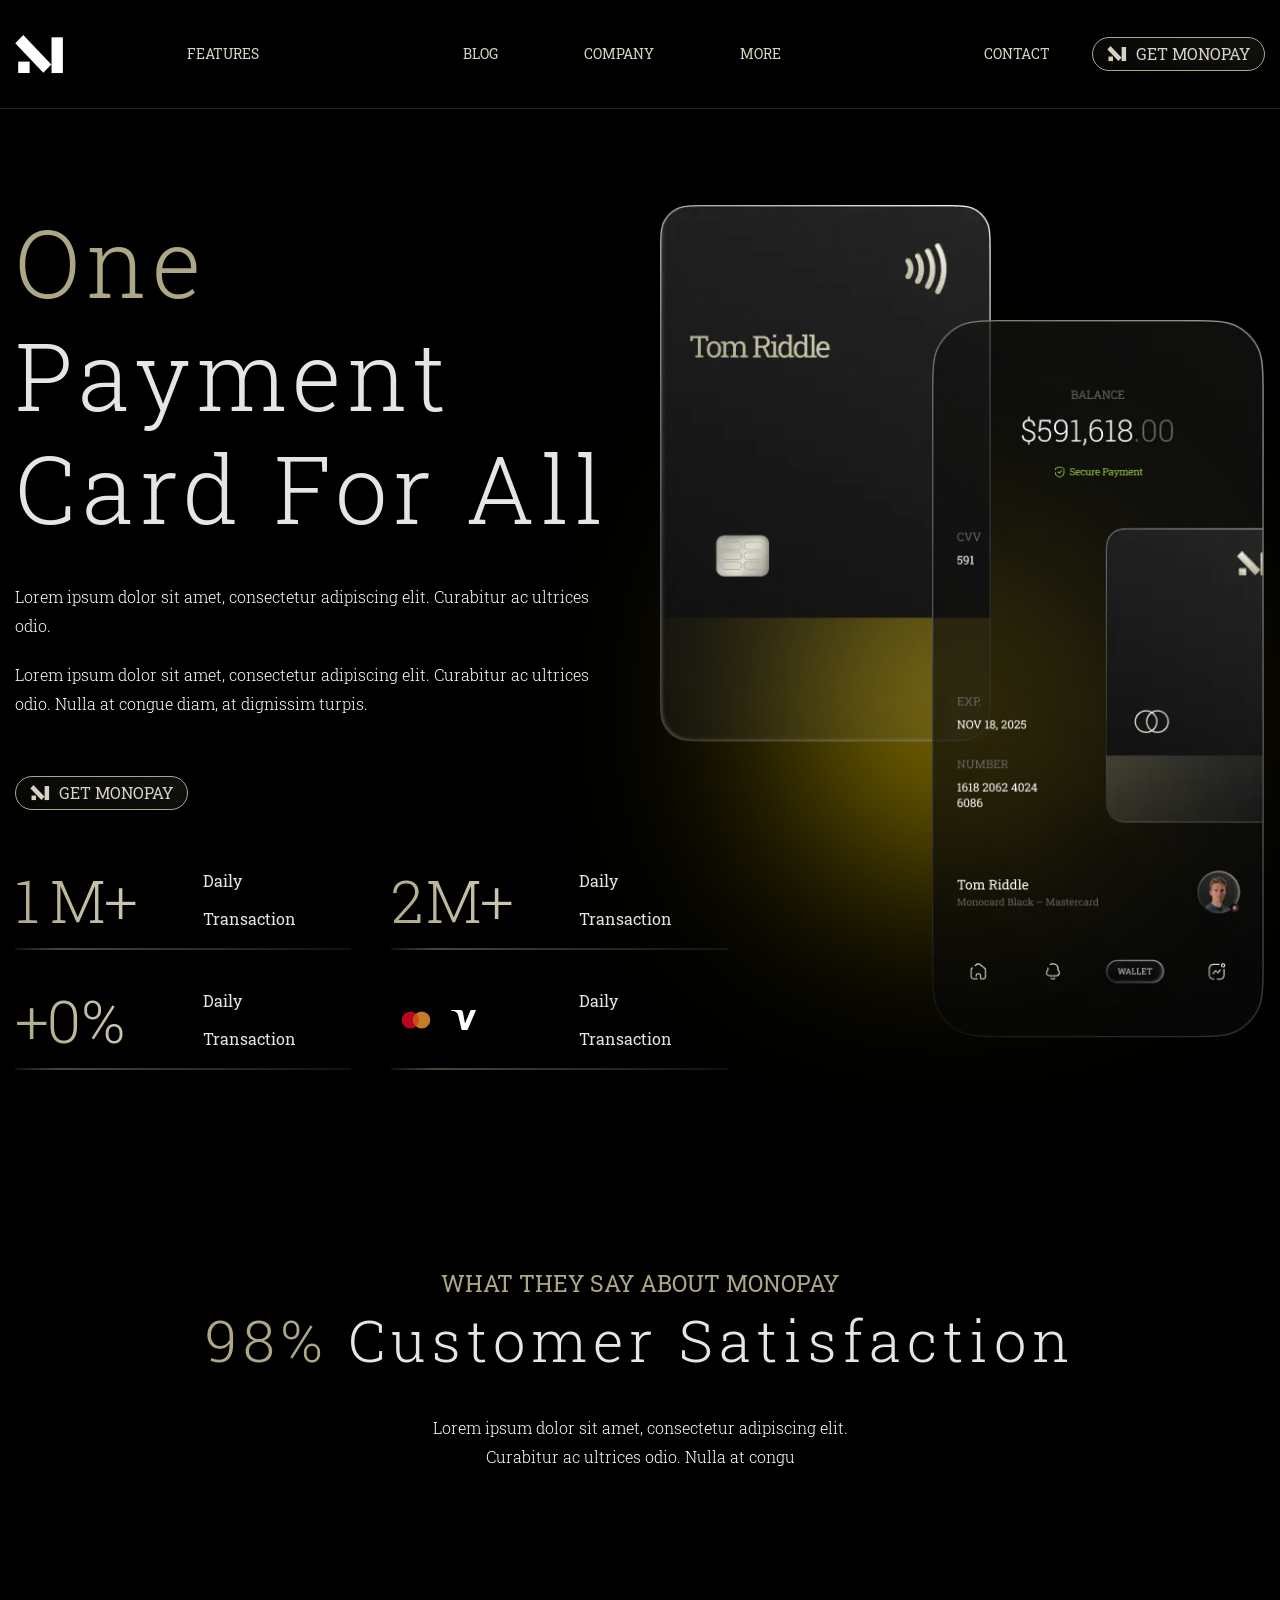
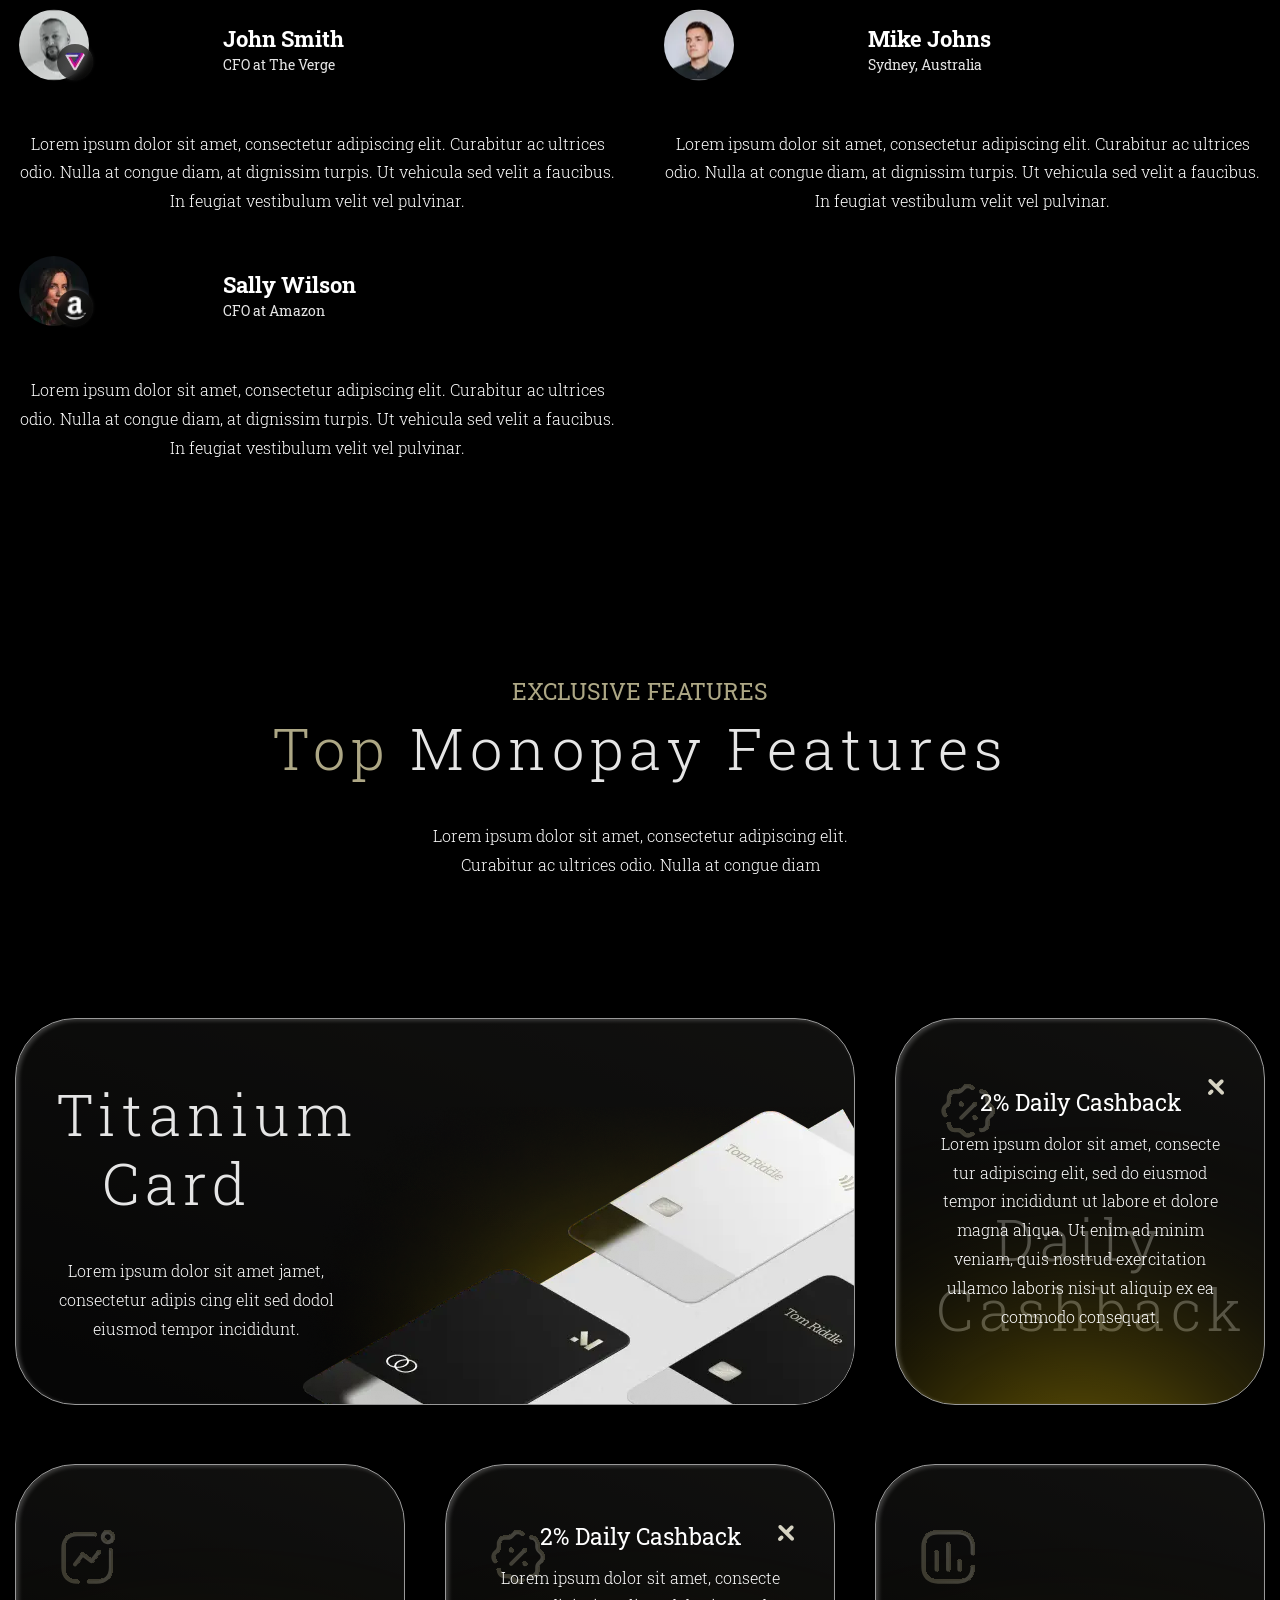
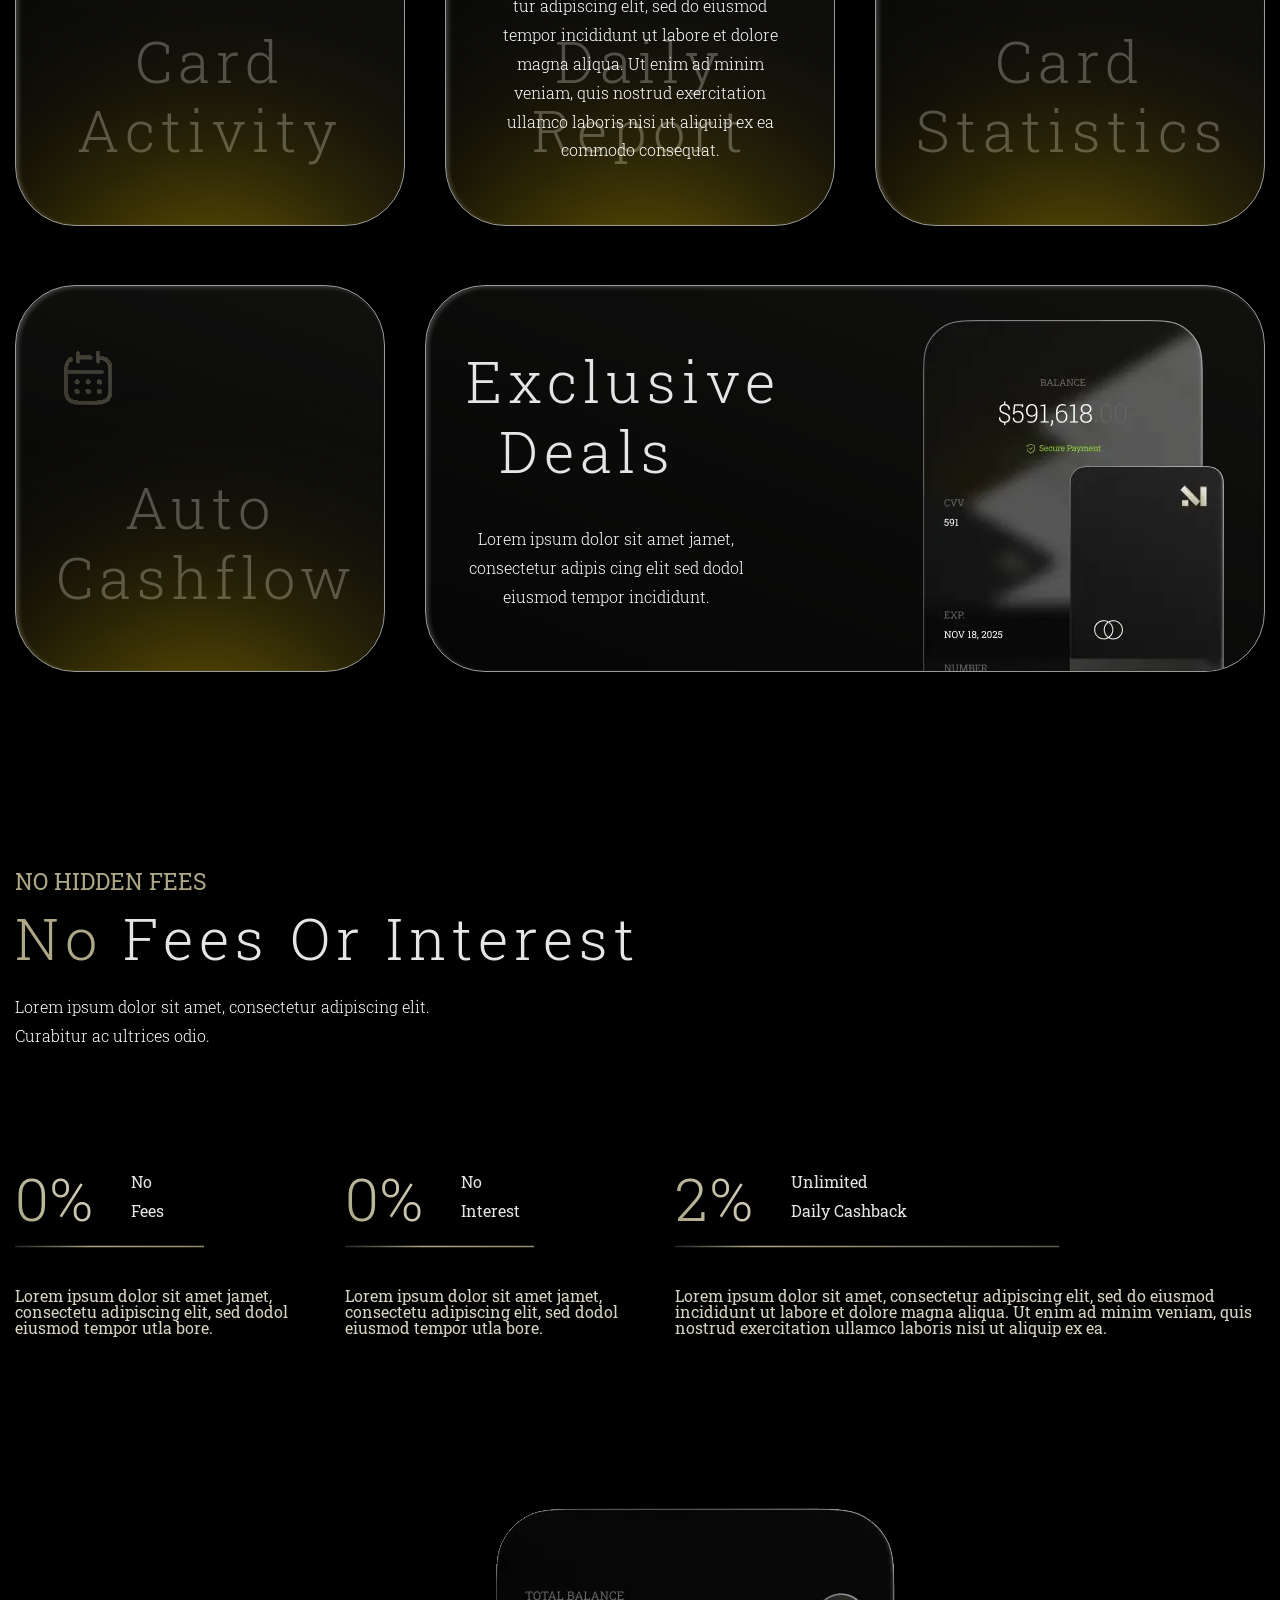
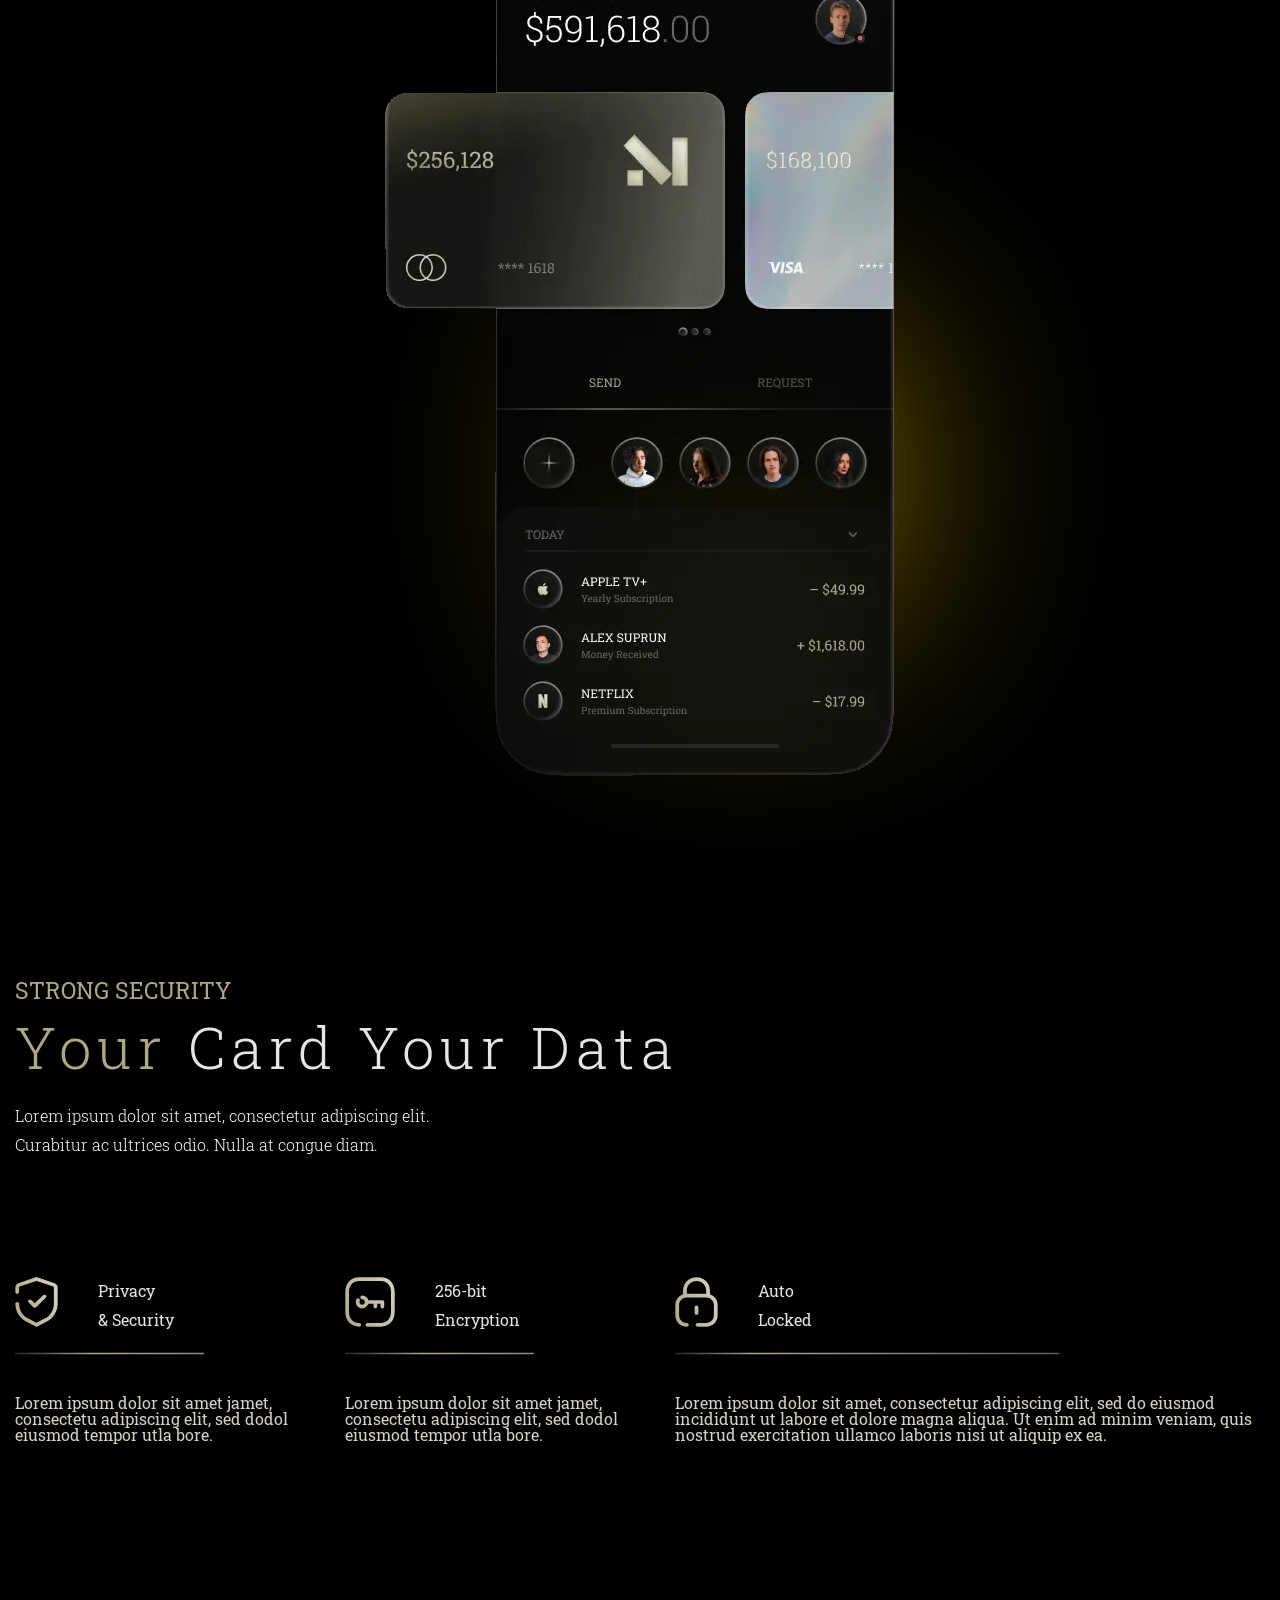
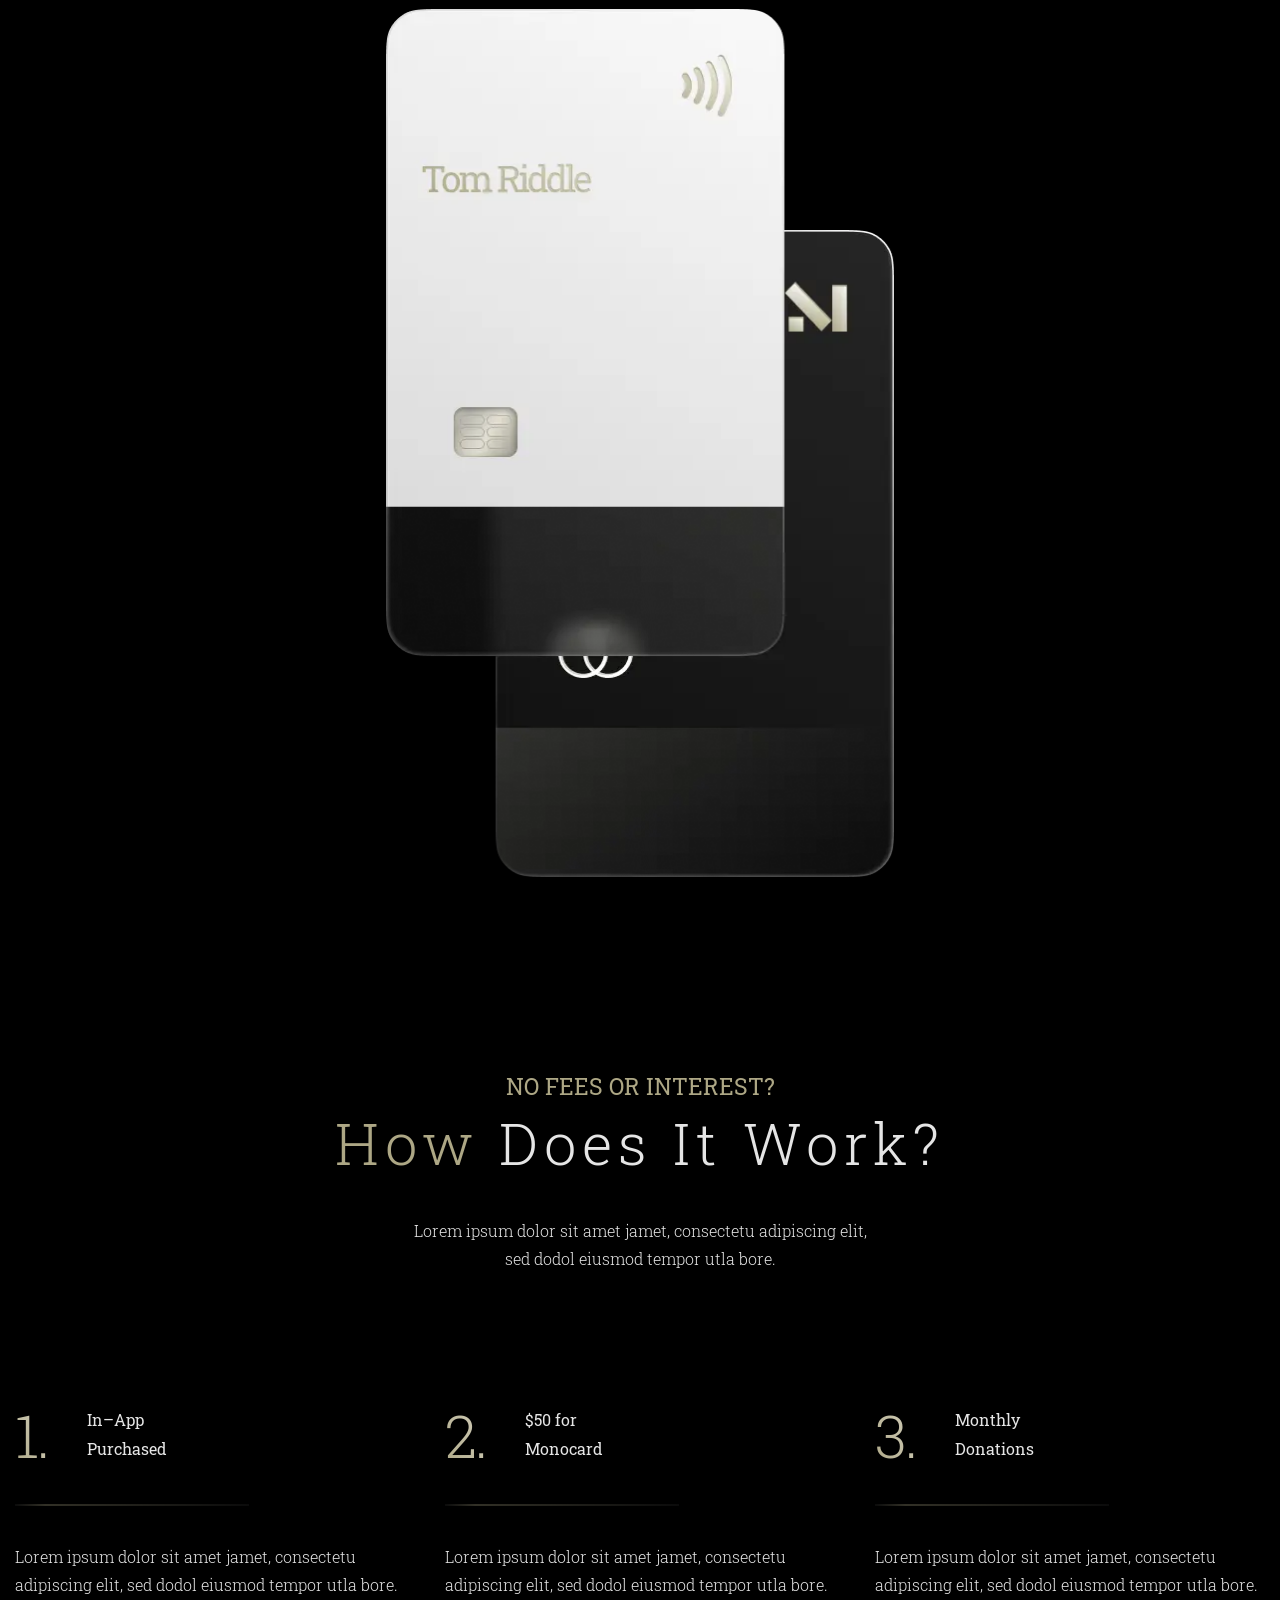
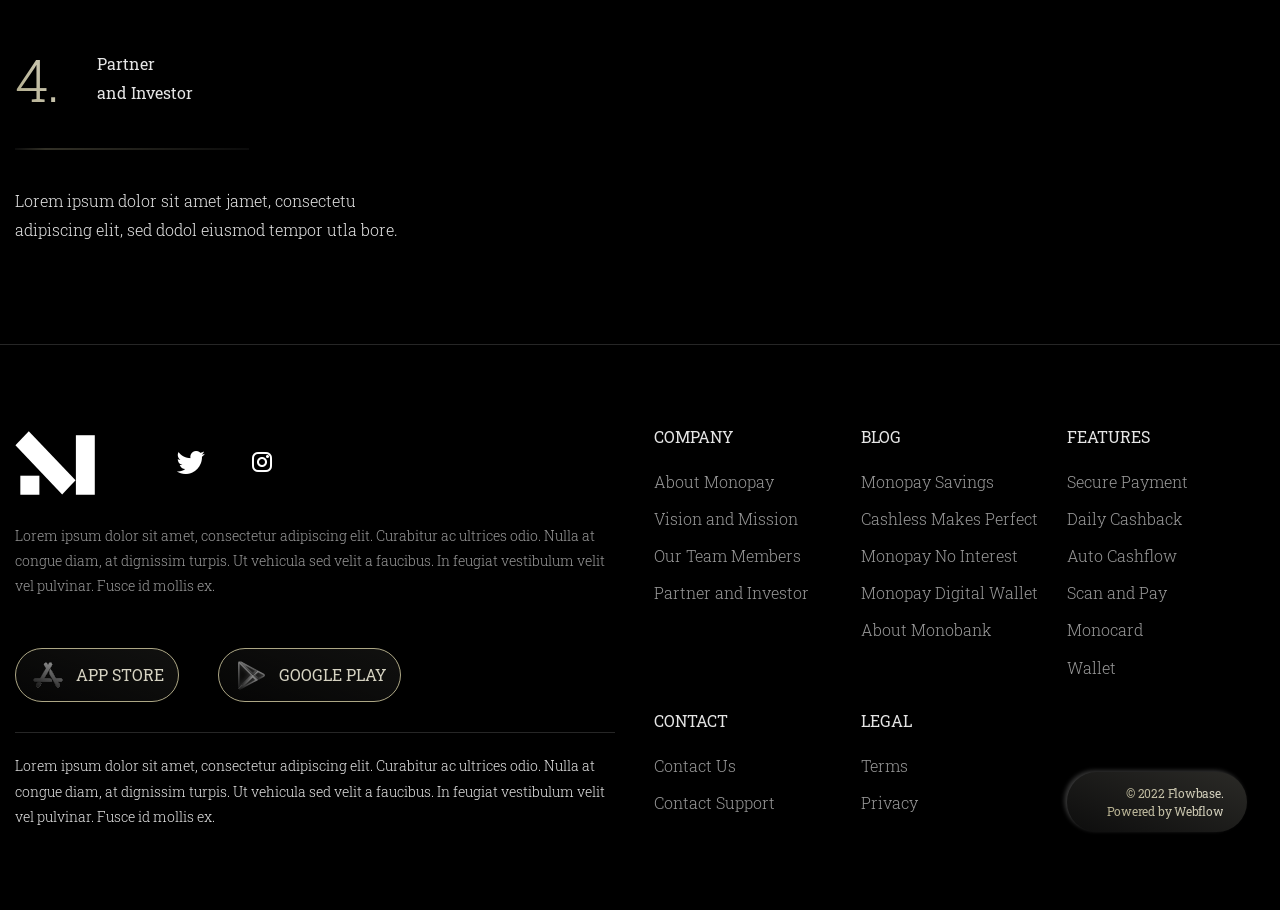
==== commit 41872530: "Update index.html <link rel="shortcut icon" href="favicon.ico">" ====
--- a/index.html
+++ b/index.html
@@ -7,11 +7,7 @@
 	<meta name="format-detection" content="telephone=no">
 	<!-- <style>body{opacity: 0;}</style> -->
 	<link rel="stylesheet" href="css/style.min.css?_v=20240927165642">
-	<!-- `sizes="any"` is to fix Chrome bug -->
-	<link rel="icon" href="/favicon.ico" sizes="any" />
-	<link rel="icon" href="/icon.svg" type="image/svg+xml" />
-	<link rel="apple-touch-icon" href="/apple-touch-icon.webp" />
-	<link rel="manifest" href="/manifest.webmanifest" />
+	<link rel="shortcut icon" href="favicon.ico">
 	<!-- <meta name="robots" content="noindex, nofollow"> -->
 	<meta name="viewport" content="width=device-width, initial-scale=1.0">
 </head>
@@ -503,4 +499,4 @@
 	<script src="js/app.min.js?_v=20240927165642"></script>
 </body>
 
-</html>+</html>
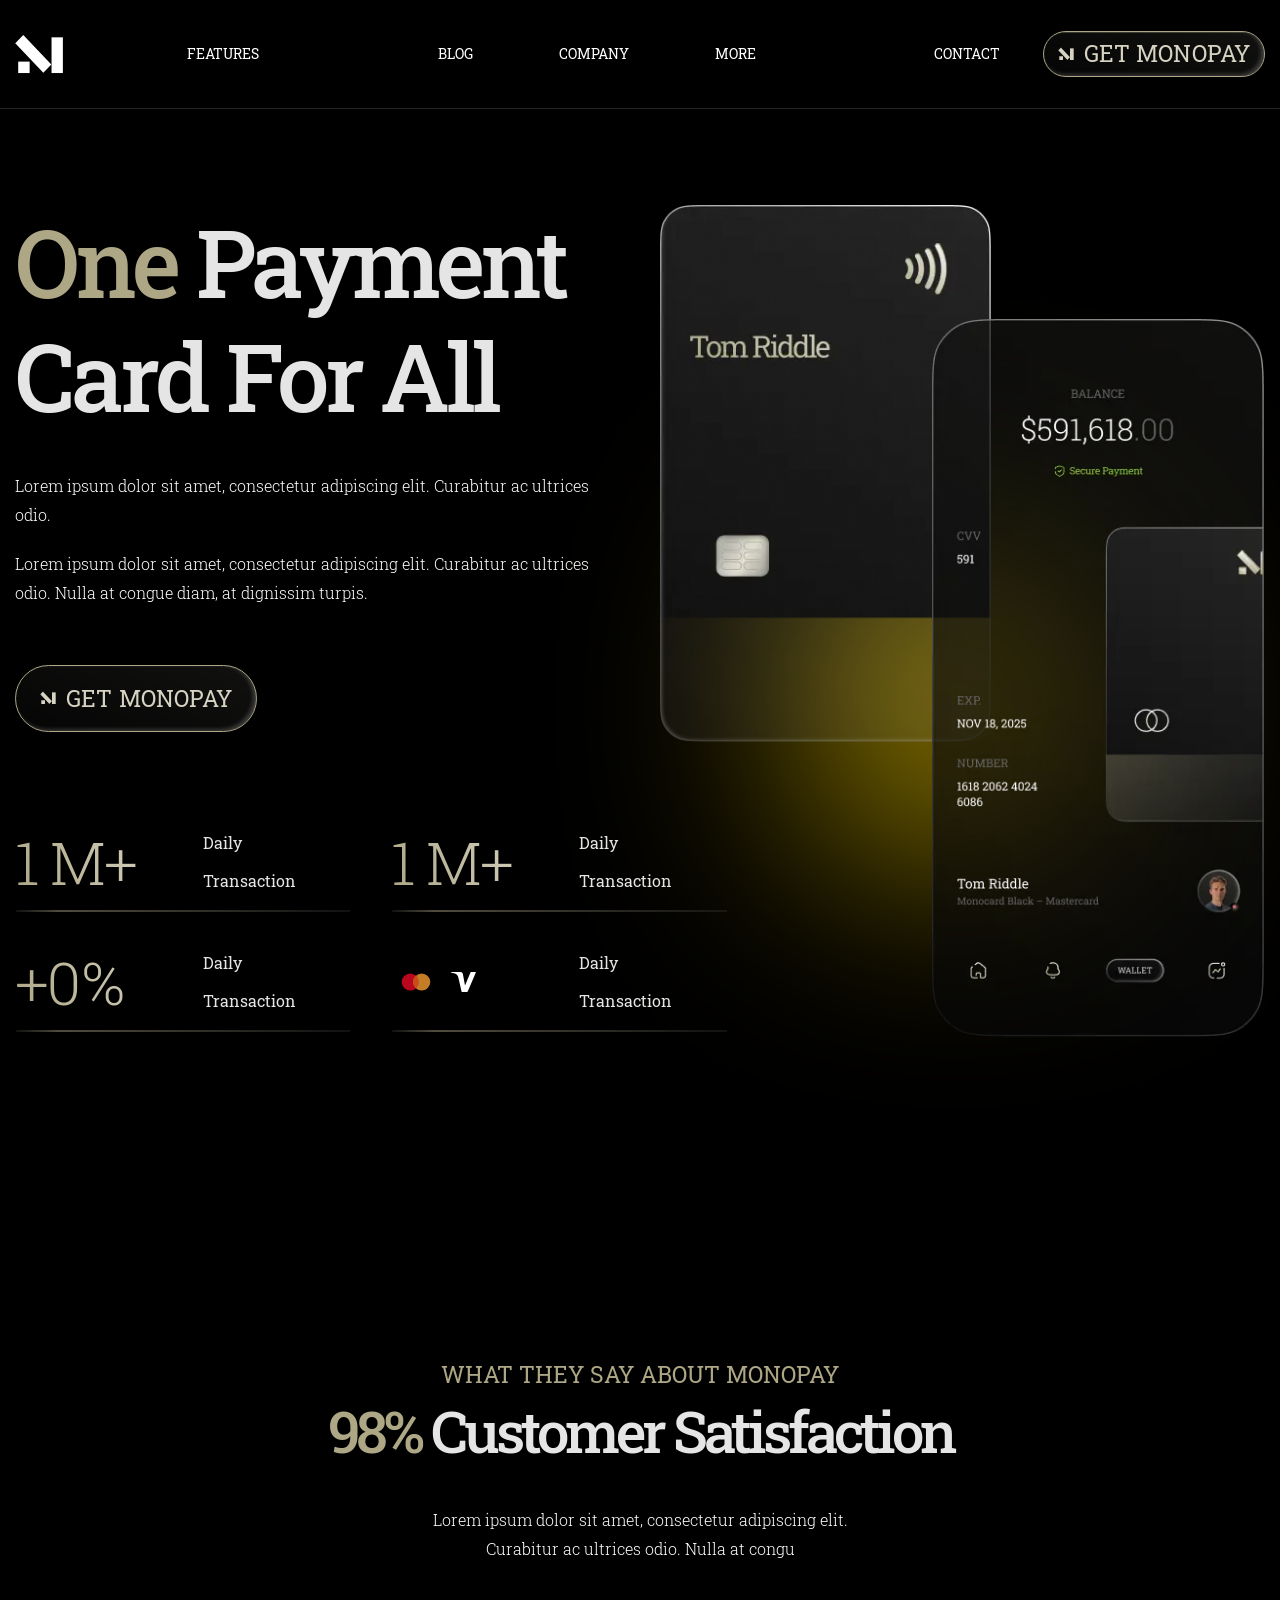
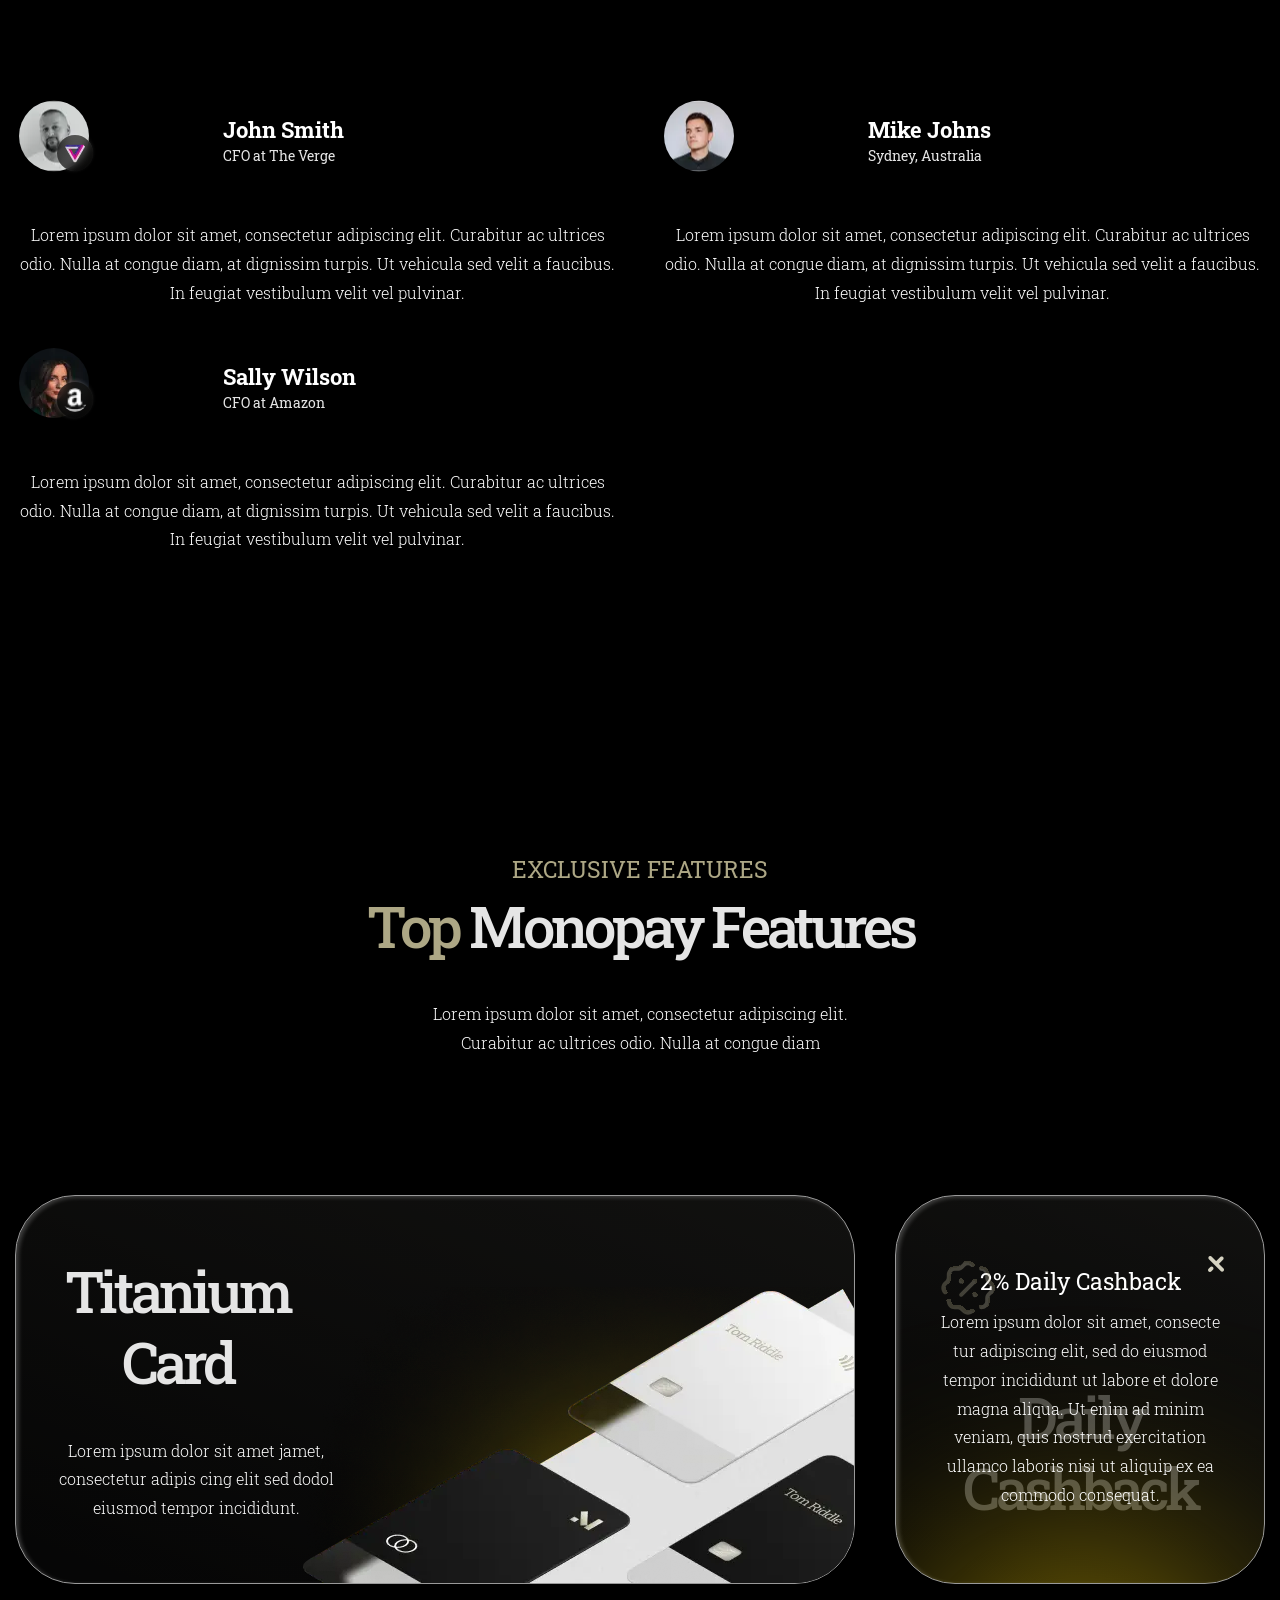
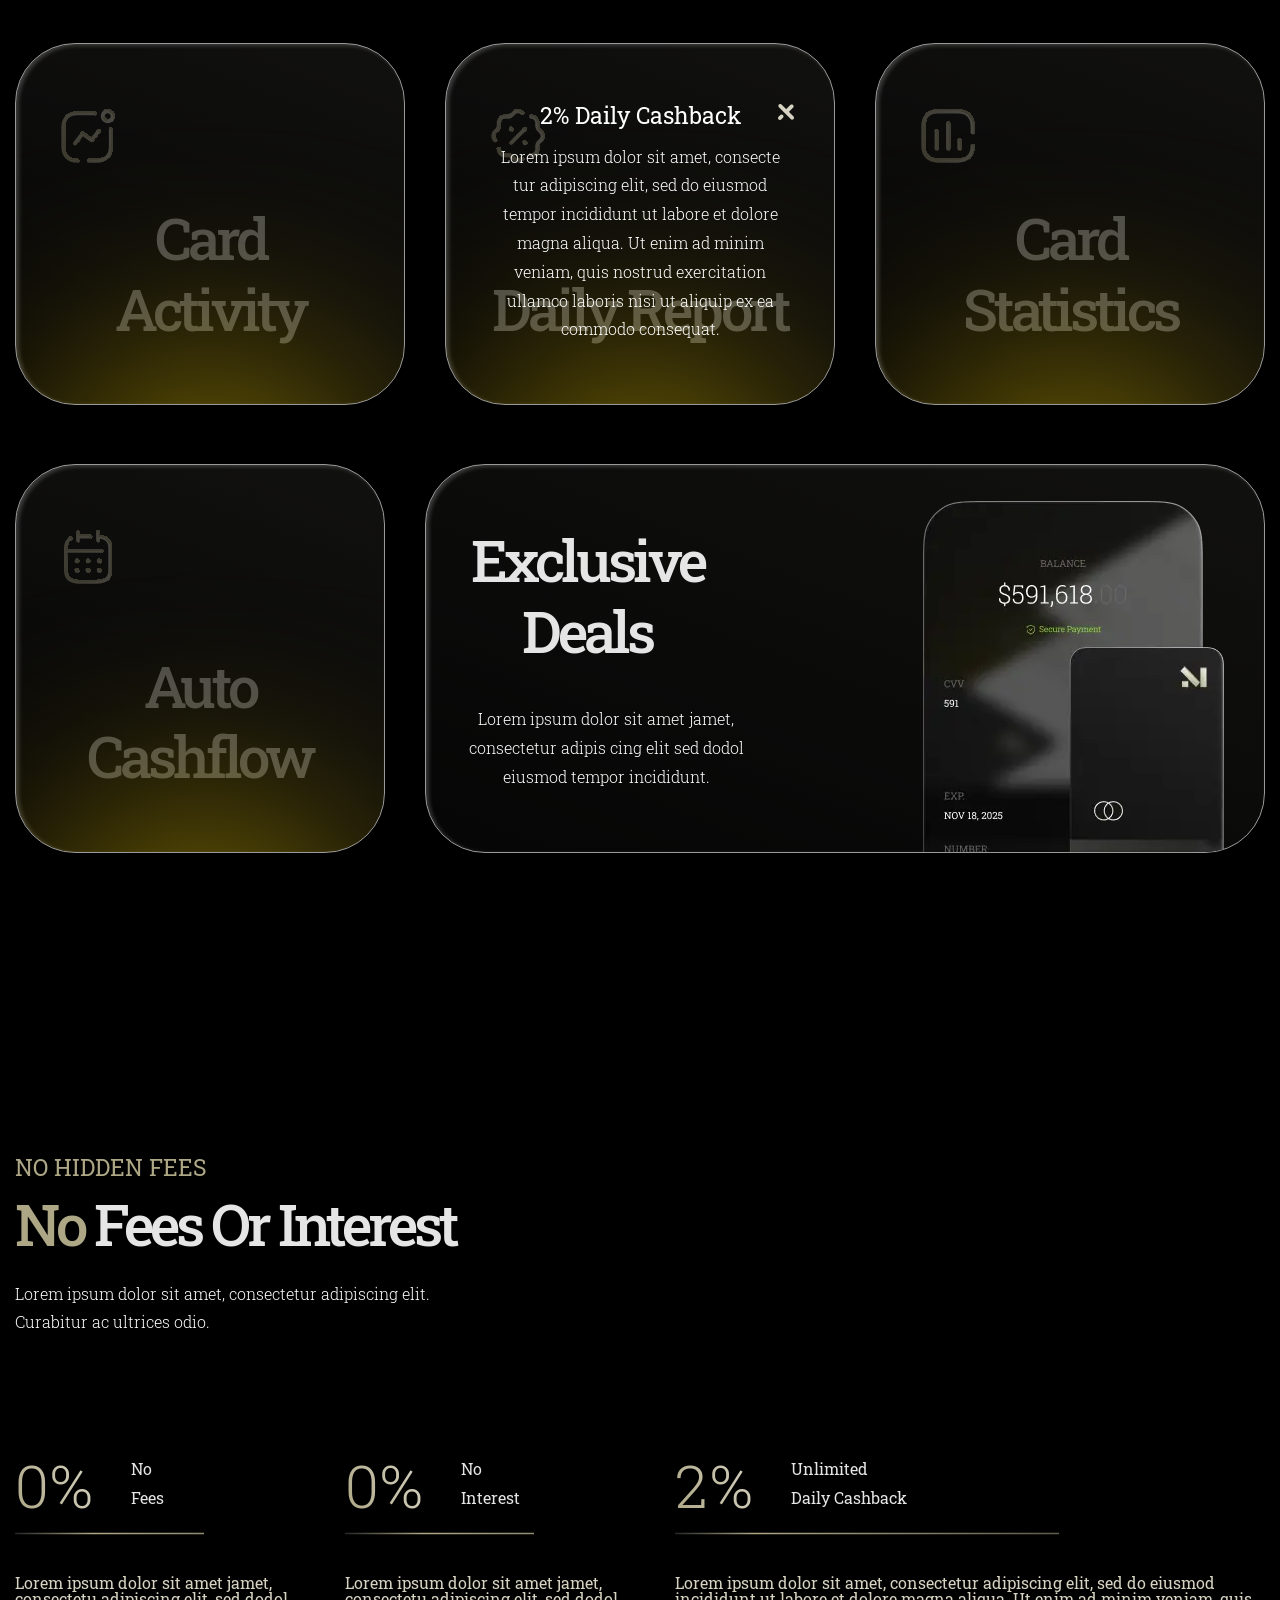
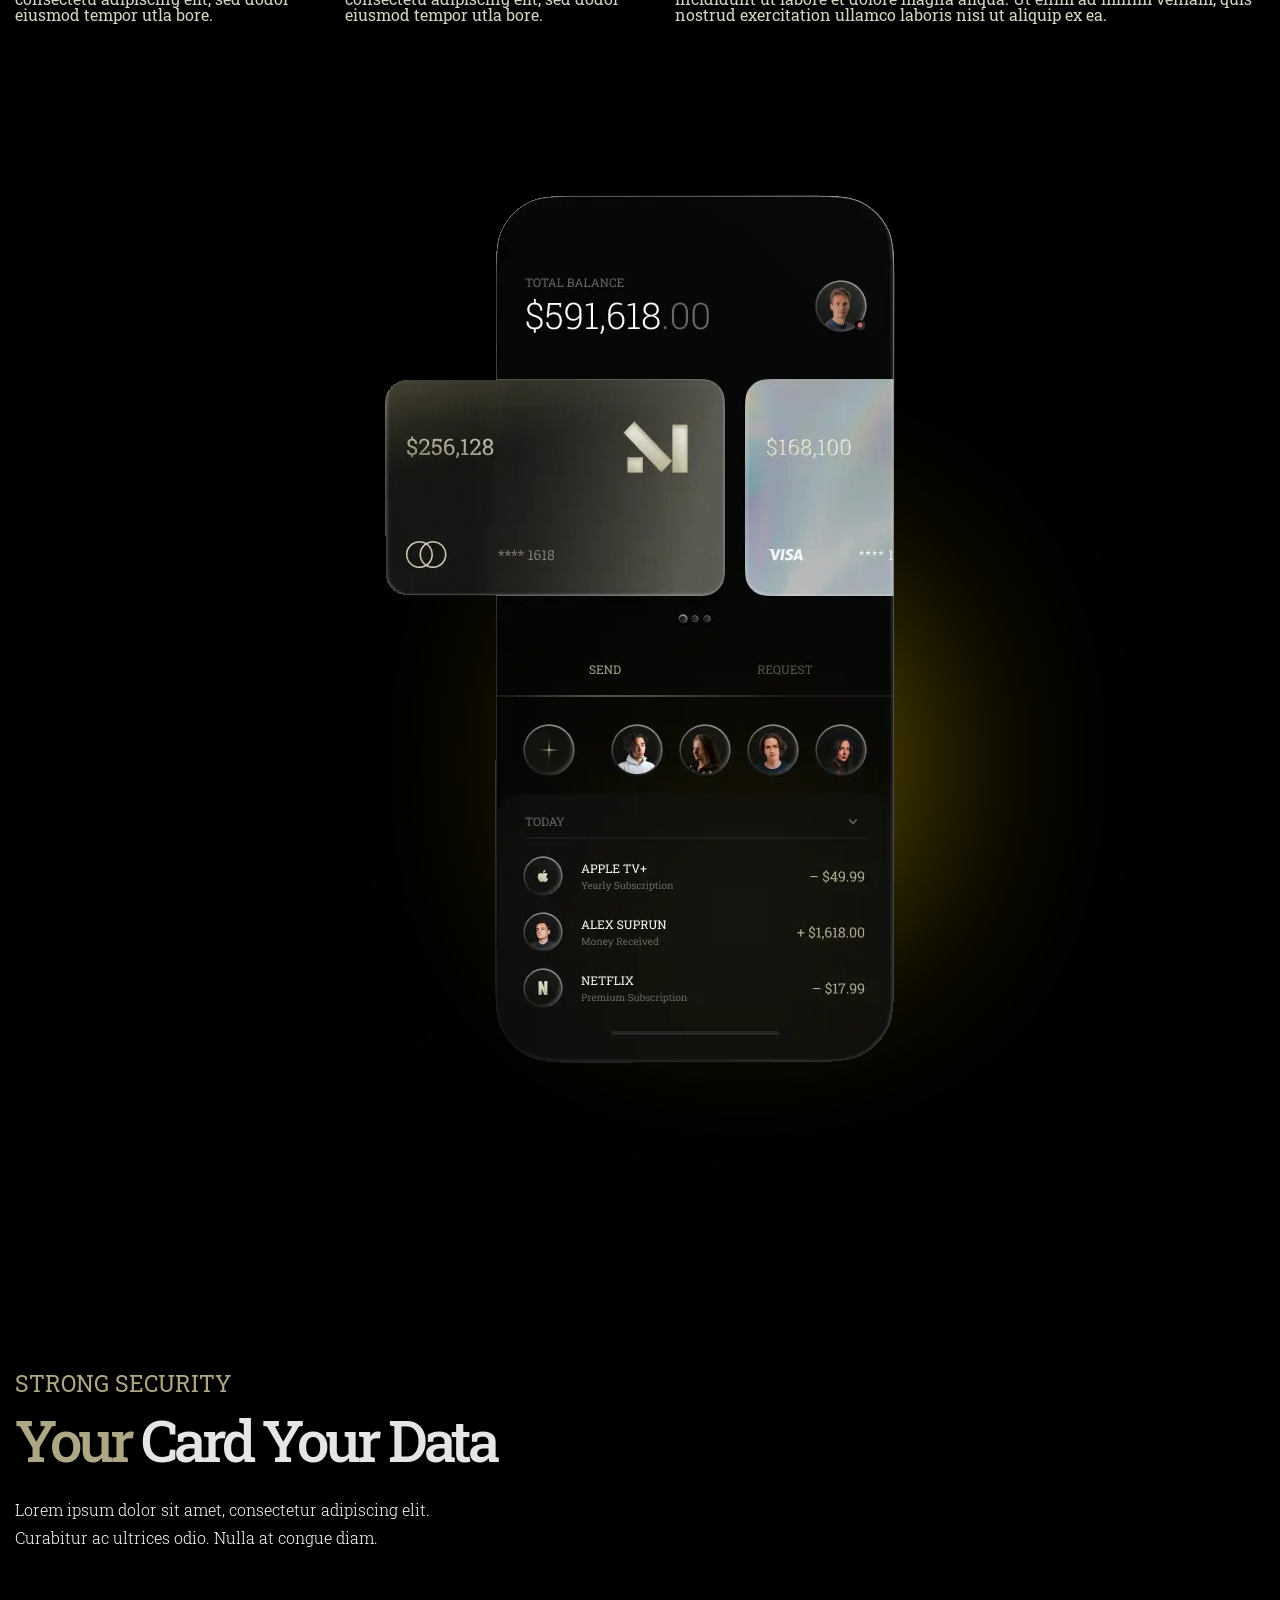
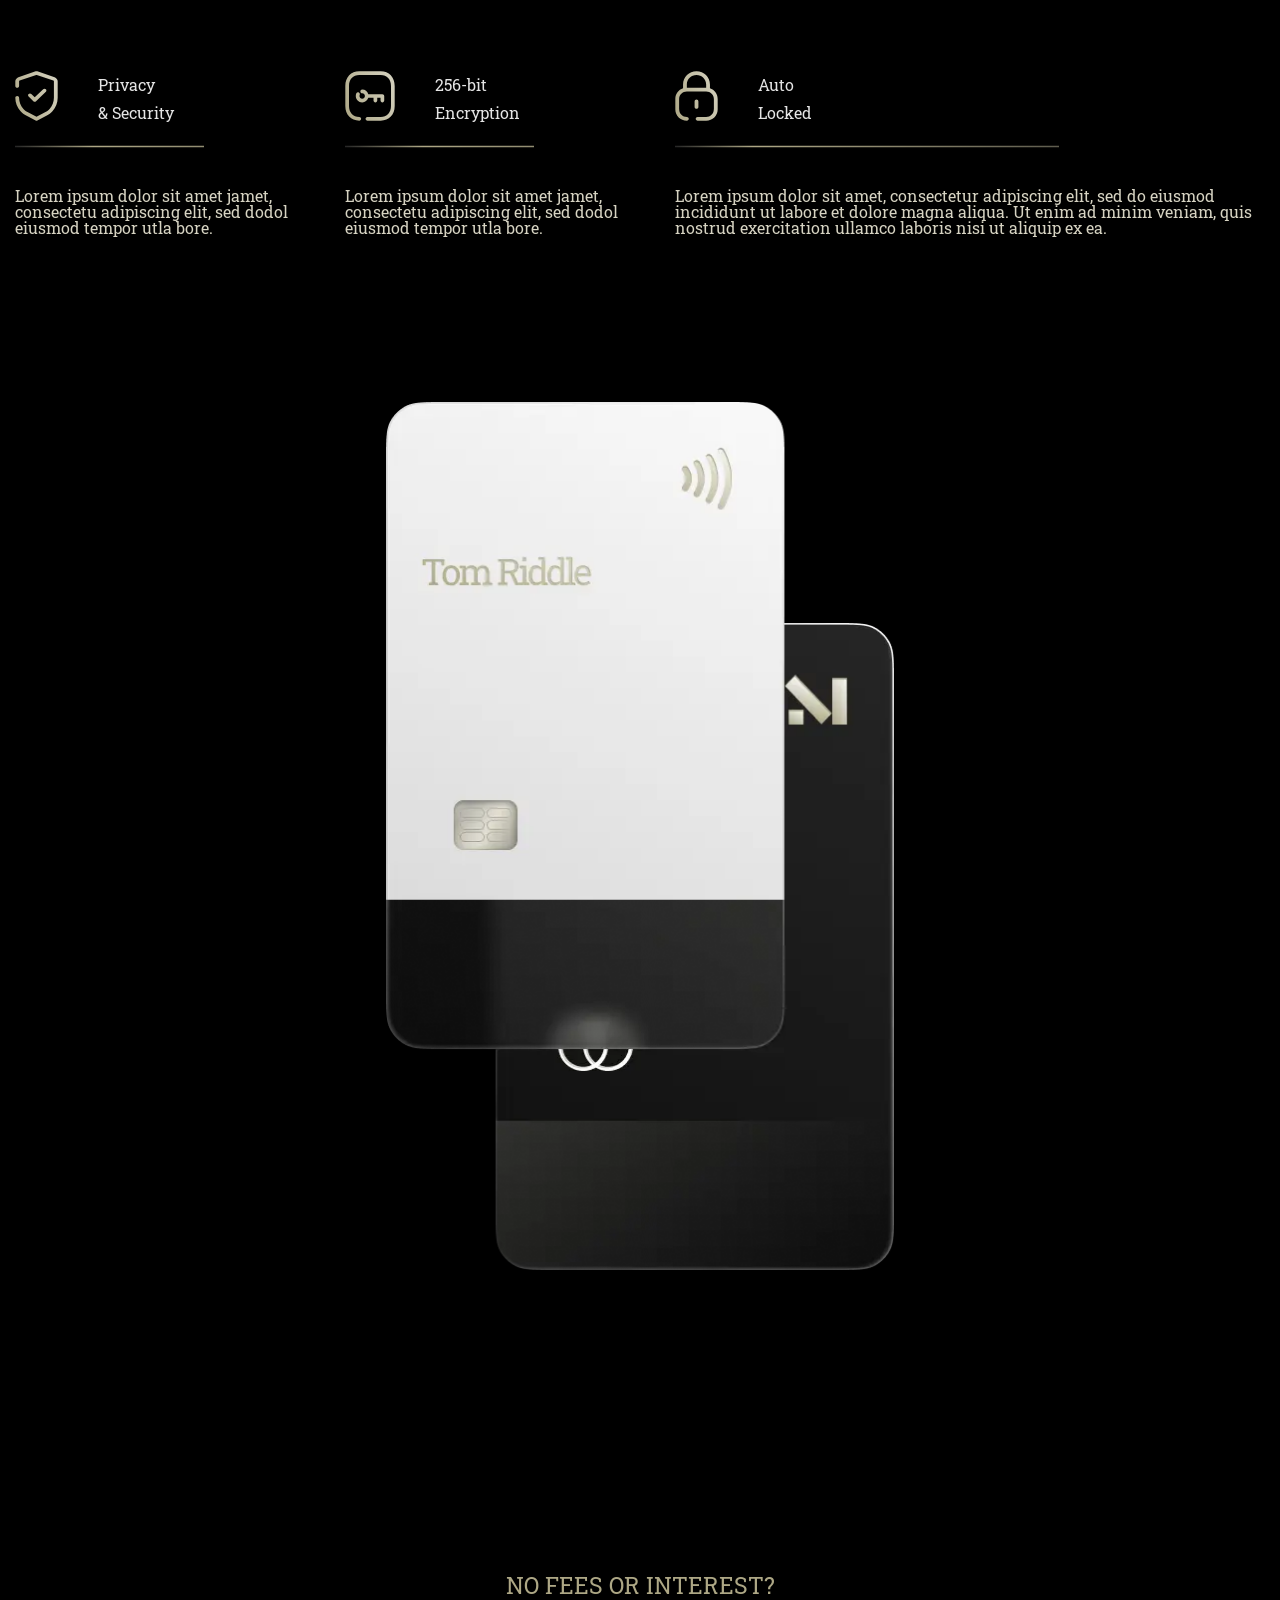
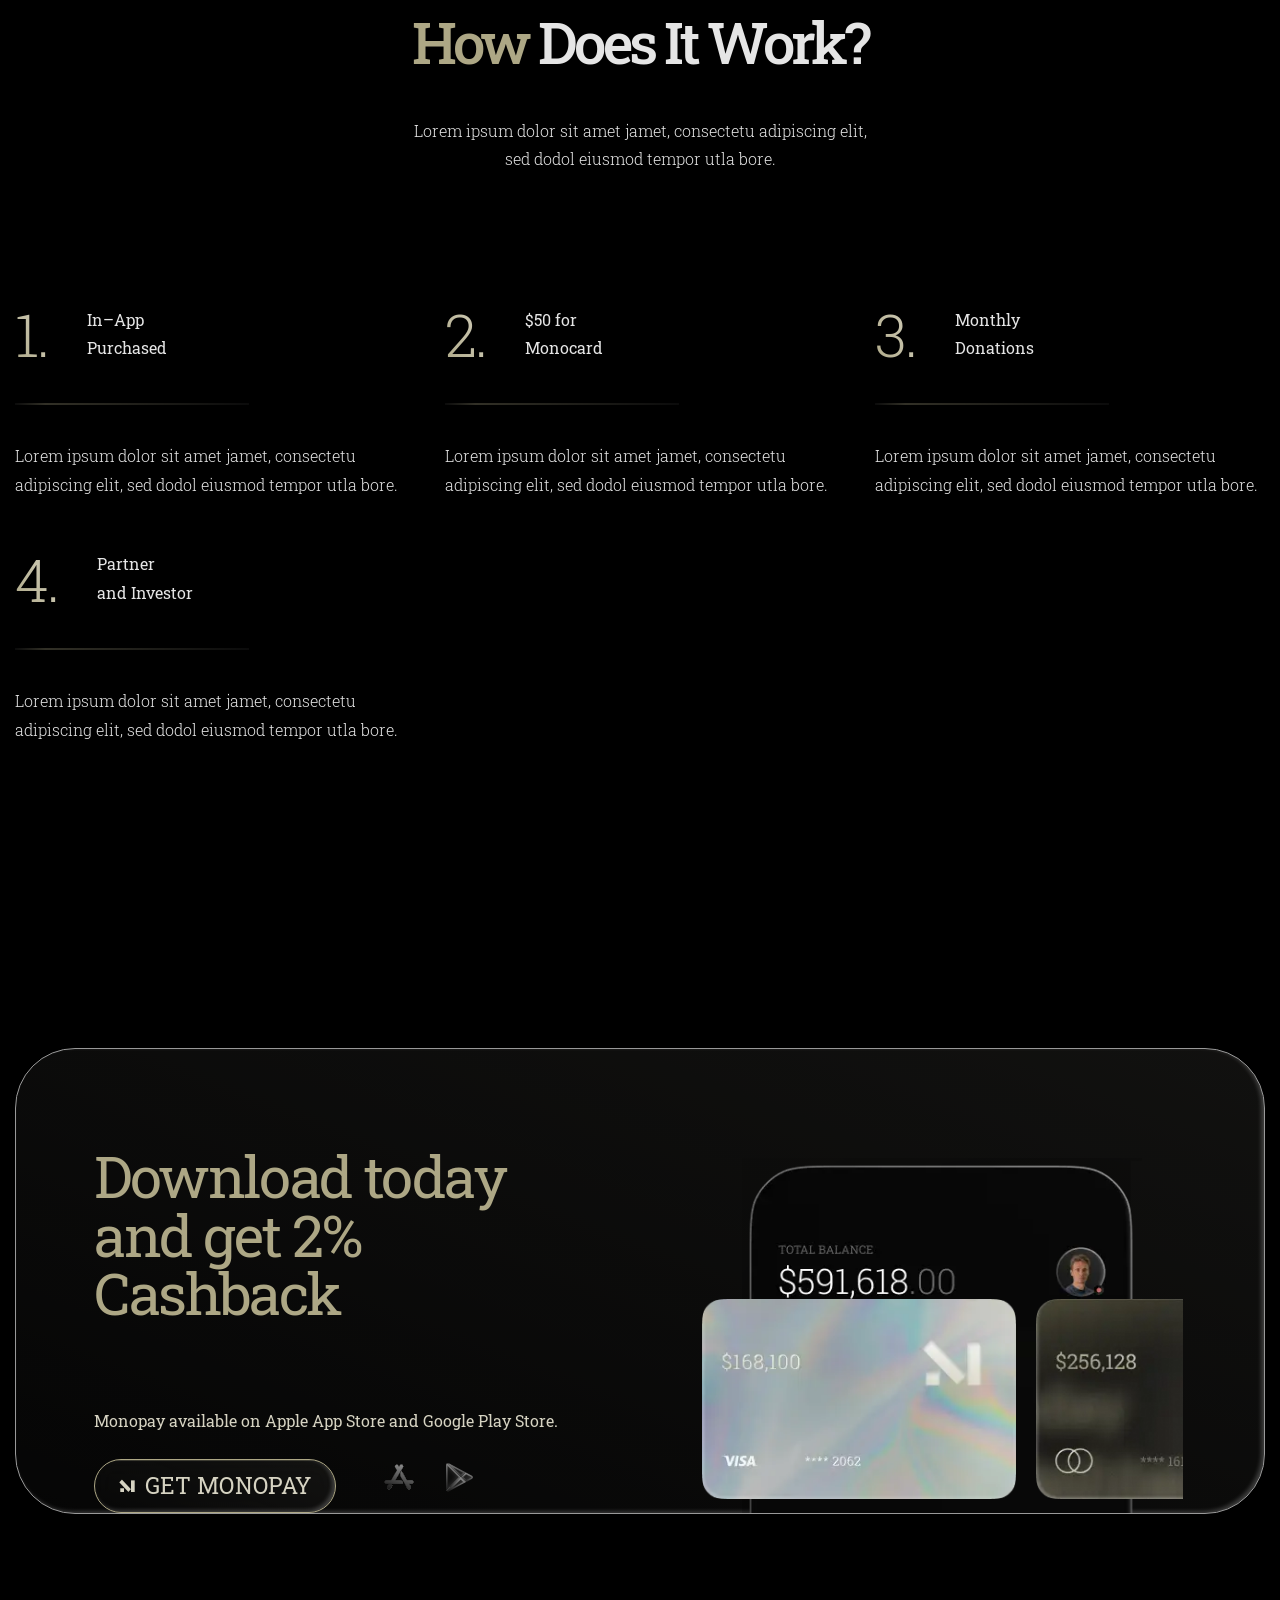
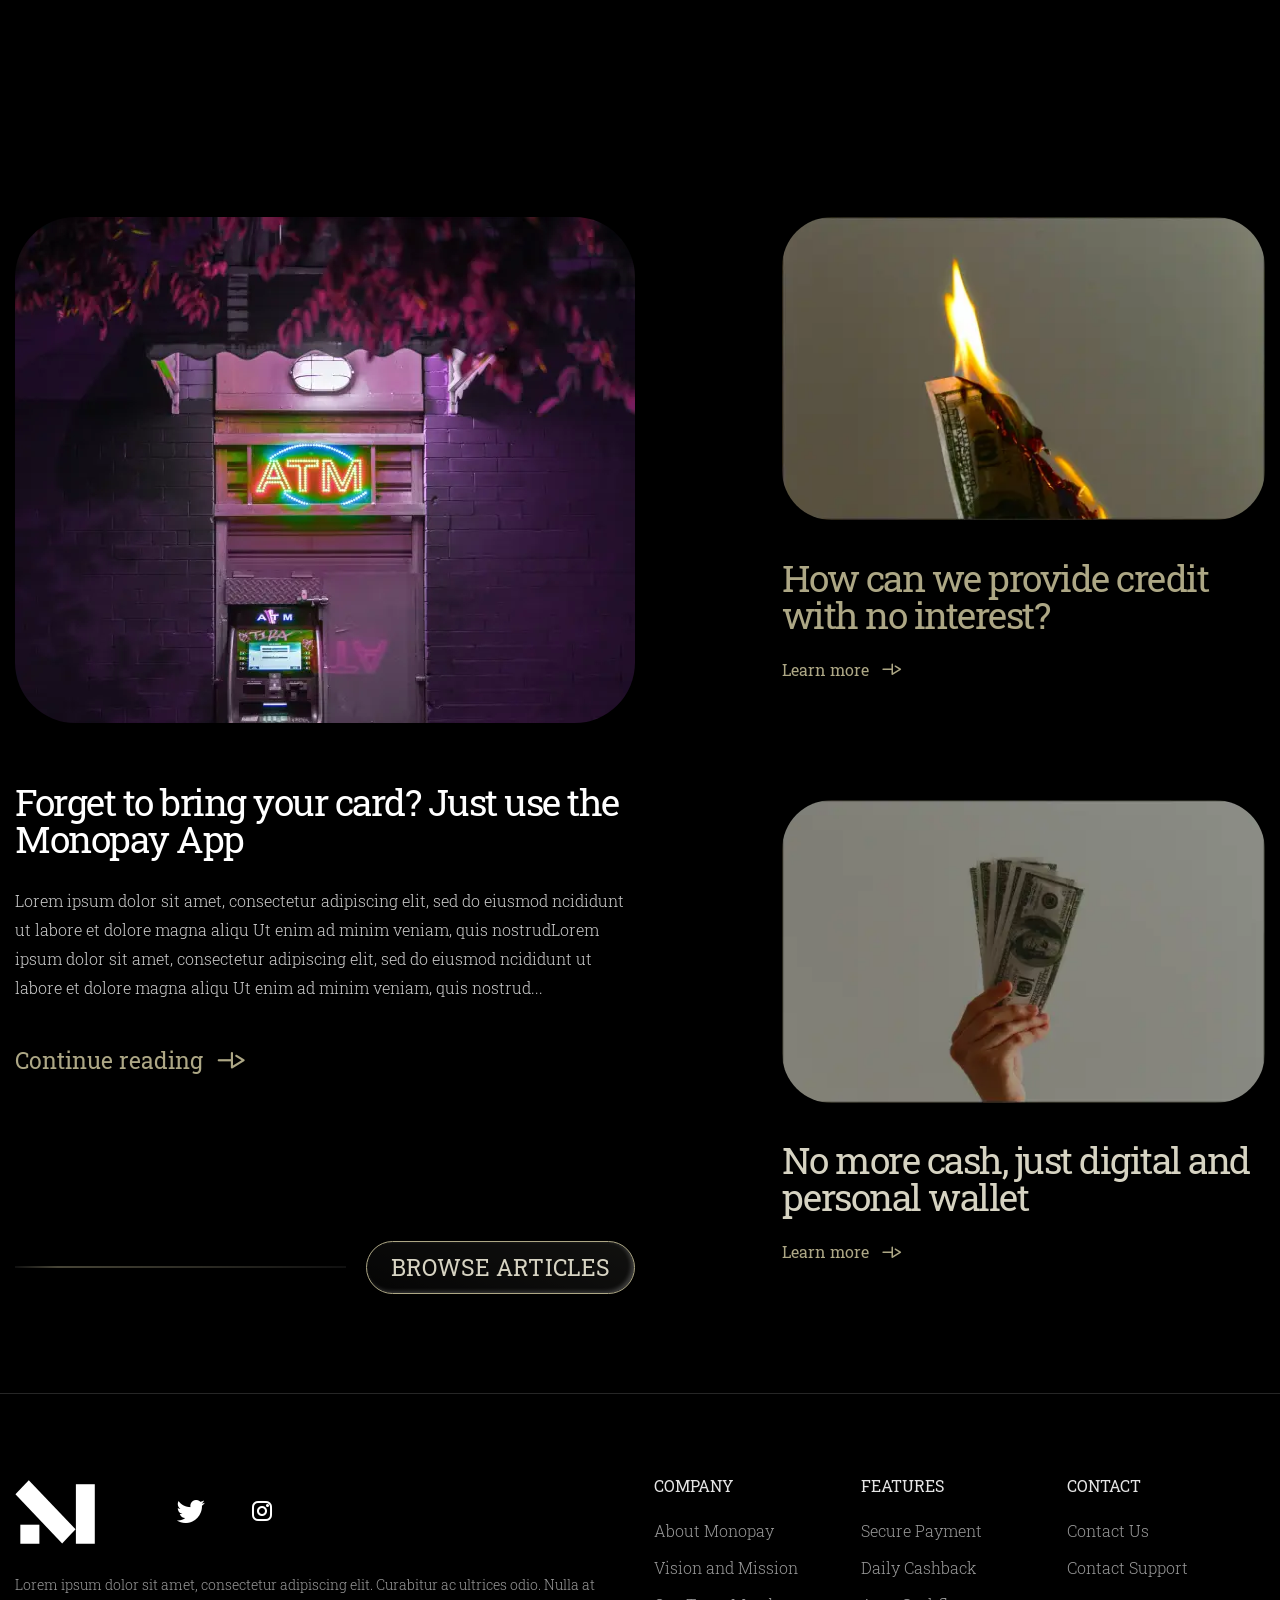
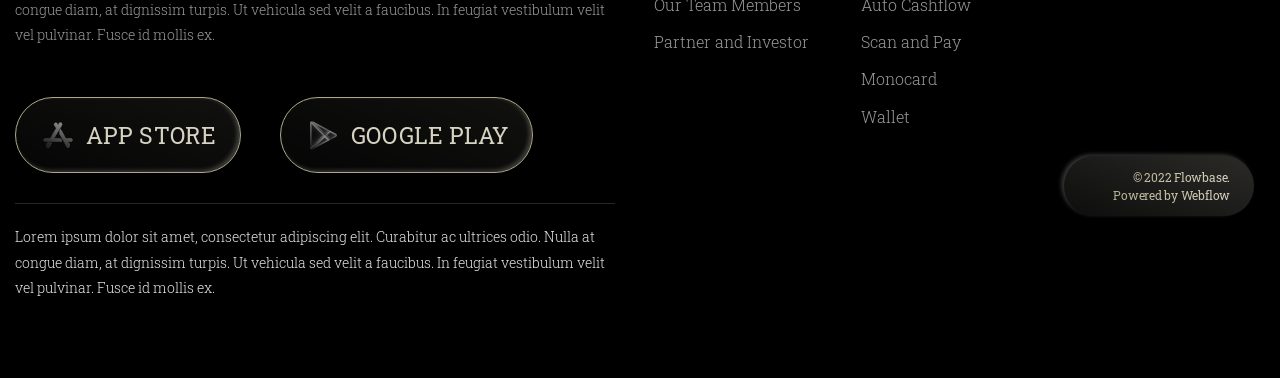
==== commit 92bd6e16: "Add files via upload 22.04" ====
--- a/index.html
+++ b/index.html
@@ -6,7 +6,7 @@
 	<meta charset="UTF-8">
 	<meta name="format-detection" content="telephone=no">
 	<!-- <style>body{opacity: 0;}</style> -->
-	<link rel="stylesheet" href="css/style.min.css?_v=20240927165642">
+	<link rel="stylesheet" href="css/style.min.css?_v=20250422214830">
 	<link rel="shortcut icon" href="favicon.ico">
 	<!-- <meta name="robots" content="noindex, nofollow"> -->
 	<meta name="viewport" content="width=device-width, initial-scale=1.0">
@@ -17,16 +17,16 @@
 		<header data-scroll-show="300" class="header">
 			<div class="header__container">
 				<div class="header__logo-box">
-					<img src="img/logo.svg" alt="logo" class="header__logo">
+					<a href="index.html"><img src="img/logo.svg" alt="logo" class="header__logo"></a>
 				</div>
 				<div class="header__menu menu">
 					<nav class="menu__body">
 						<ul class="menu__list">
-							<li class="menu__item"><a href="" class="menu__link">FEATURES</a></li>
-							<li class="menu__item"><a href="" class="menu__link">BLOG</a></li>
-							<li class="menu__item"><a href="" class="menu__link">COMPANY</a></li>
+							<li class="menu__item"><a href="index.html" class="menu__link">FEATURES</a></li>
+							<li class="menu__item"><a href="blog.html" class="menu__link">BLOG</a></li>
+							<li class="menu__item"><a href="about.html" class="menu__link">COMPANY</a></li>
 							<li class="menu__item"><a href="" class="menu__link">MORE</a></li>
-							<li class="menu__item"><a href="" class="menu__link">CONTACT</a></li>
+							<li class="menu__item"><a href="contact.html" class="menu__link">CONTACT</a></li>
 						</ul>
 					</nav>
 				</div>
@@ -38,11 +38,11 @@
 			</div>
 		</header>
 		<main class="page">
-			<section class="page__hero hero">
+			<section id="hero" class="page__hero hero">
 				<div class="hero__container">
 					<div class="hero__body">
 						<div class="hero__content content-hero">
-							<h1 class="content-hero__title title">
+							<h1 class="content-hero__title title title--big">
 								<mark>One</mark> Payment
 								Card for all
 							</h1>
@@ -93,7 +93,7 @@
 					</div>
 				</div>
 			</section>
-			<section class="page__reviews reviews">
+			<section id="reviews" class="page__reviews reviews">
 				<div class="reviews__container">
 					<h6 class="reviews__label label">WHAT THEY SAY ABOUT MONOPAY</h6>
 					<h2 class="reviews__title title"><mark>98%</mark> Customer Satisfaction</h2>
@@ -150,7 +150,7 @@
 					</ul>
 				</div>
 			</section>
-			<section class="page__exclusive exclusive">
+			<section id="exclusive" class="page__exclusive exclusive">
 				<div class="exclusive__container">
 					<h6 class="exclusive__label label">EXCLUSIVE FEATURES </h6>
 					<h2 class="exclusive__title title"><mark>Top</mark> Monopay Features</h2>
@@ -234,7 +234,7 @@
 						</li>
 					</ul>
 			</section>
-			<section class="page__advantages advantages">
+			<section id="cashflow" class="page__advantages advantages">
 				<div class="advantages__container">
 					<div class="advantages__content">
 						<h6 class="advantages__label label">NO HIDDEN FEES</h6>
@@ -294,7 +294,7 @@
 					</div>
 				</div>
 			</section>
-			<section class="page__advantages advantages advantages--reverse">
+			<section id="pay" class="page__advantages advantages advantages--reverse">
 				<div class="advantages__container">
 					<div class="advantages__content">
 						<h6 class="advantages__label label">STRONG SECURITY</h6>
@@ -355,7 +355,7 @@
 					</div>
 				</div>
 			</section>
-			<section class="page__work work">
+			<section id="work" class="page__work work">
 				<div class="work__container">
 					<h6 class="work__label label">NO FEES OR INTEREST?</h6>
 					<h2 class="work__title title"><mark>How</mark> does it work?</h2>
@@ -370,7 +370,8 @@
 									Purchased</h6>
 							</div>
 							<div class="item-work__text">
-								<p>Lorem ipsum dolor sit amet jamet, consectetu adipiscing elit, sed dodol eiusmod tempor utla bore.</p>
+								<p>Lorem ipsum dolor sit amet jamet, consectetu adipiscing elit, sed dodol eiusmod
+									tempor utla bore.</p>
 							</div>
 						</li>
 						<li class="work__item item-work">
@@ -379,7 +380,8 @@
 									Monocard</h6>
 							</div>
 							<div class="item-work__text">
-								<p>Lorem ipsum dolor sit amet jamet, consectetu adipiscing elit, sed dodol eiusmod tempor utla bore.</p>
+								<p>Lorem ipsum dolor sit amet jamet, consectetu adipiscing elit, sed dodol eiusmod
+									tempor utla bore.</p>
 							</div>
 						</li>
 						<li class="work__item item-work">
@@ -389,7 +391,8 @@
 									Donations</h6>
 							</div>
 							<div class="item-work__text">
-								<p>Lorem ipsum dolor sit amet jamet, consectetu adipiscing elit, sed dodol eiusmod tempor utla bore.</p>
+								<p>Lorem ipsum dolor sit amet jamet, consectetu adipiscing elit, sed dodol eiusmod
+									tempor utla bore.</p>
 							</div>
 						</li>
 						<li class="work__item item-work">
@@ -398,10 +401,100 @@
 									and Investor</h6>
 							</div>
 							<div class="item-work__text">
-								<p>Lorem ipsum dolor sit amet jamet, consectetu adipiscing elit, sed dodol eiusmod tempor utla bore.</p>
+								<p>Lorem ipsum dolor sit amet jamet, consectetu adipiscing elit, sed dodol eiusmod
+									tempor utla bore.</p>
 							</div>
 						</li>
 					</ul>
+				</div>
+			</section>
+			<section id="cashback" class="page__cashback cashback">
+				<div class="cashback__container">
+					<div class="cashback__body">
+						<div class="cashback__content">
+							<h2 class="cashback__title">Download today
+								and get 2% Cashback </h2>
+							<div class="cashback__text">
+								<p>Monopay available on Apple App Store and Google Play Store.</p>
+							</div>
+							<div class="cashback__action">
+								<button class="cashback__button button _icon-logo-btn">GET MONOPAY</button>
+								<a href="#" class="cashback__link-download"><img class="ibg--contain" src="img/icons/app_store.svg" alt="Image"></a>
+								<a href="#" class="cashback__link-download"><img class="ibg--contain" src="img/icons/google_play.svg" alt="Image"></a>
+							</div>
+						</div>
+						<div class="cashback__images">
+							<img src="img/cashback/app-card.webp" alt="Bg" class="cashback__bg">
+							<!-- Оболонка слайдера -->
+							<div class="cashback__slider swiper">
+
+								<!-- Частина слайдера, що рухається -->
+								<div class="cashback__wrapper swiper-wrapper">
+									<!-- Слайд -->
+									<div class="cashback__slide swiper-slide">
+										<img src="img/cashback/monocard-1.webp" alt="Image">
+									</div>
+									<div class="cashback__slide swiper-slide">
+										<img src="img/cashback/monocard-2.webp" alt="Image">
+									</div>
+								</div>
+								<!-- Якщо потрібна пагінація -->
+								<div class="cashback-pagination swiper-pagination"></div>
+							</div>
+						</div>
+					</div>
+				</div>
+			</section>
+			<section id="forget" class="page__forget forget">
+				<div class="forget__container">
+					<div class="forget__body">
+						<div class="forget__card card-forget">
+							<article class="card-forget__body">
+								<div class="card-forget__images">
+									<img class="ibg" src="img/forget/01.webp" alt="Image">
+								</div>
+								<div class="card-forget__content">
+									<h3 class="card-forget__title">Forget to bring your card? Just use the Monopay
+										App
+									</h3>
+									<div class="card-forget__text">
+										<p>Lorem ipsum dolor sit amet, consectetur adipiscing elit, sed do eiusmod
+											ncididunt
+											ut
+											labore et dolore magna aliqu Ut enim ad minim veniam, quis nostrudLorem
+											ipsum
+											dolor
+											sit amet, consectetur adipiscing elit, sed do eiusmod ncididunt ut labore et
+											dolore
+											magna aliqu Ut enim ad minim veniam, quis nostrud...</p>
+									</div>
+									<a href="#" class="card-forget__link link _icon-arrow-right">Continue reading</a>
+								</div>
+
+								<div class="card-forget__action">
+									<span class="card-forget__line"></span>
+									<button class="card-forget__button button">BROWSE ARTICLES</button>
+								</div>
+							</article>
+						</div>
+						<ul class="forget__items items-forget">
+							<li class="items-forget__item item-forget">
+								<div class="item-forget__images">
+									<img class="ibg ibg--top" src="img/forget/02.webp" alt="Image">
+								</div>
+								<h3 class="item-forget__title item-forget__title--sage">How can we provide credit with no interest?</h3>
+								<a href="#" class="item-forget__link link _icon-arrow-right">Learn more</a>
+							</li>
+							<li class="items-forget__item item-forget">
+								<div class="item-forget__images">
+									<img class="ibg ibg--top" src="img/forget/03.webp" alt="Image">
+								</div>
+								<h3 class="item-forget__title">No more cash, just digital and personal wallet</h3>
+								<a href="#" class="item-forget__link link _icon-arrow-right">Learn more</a>
+							</li>
+						</ul>
+
+					</div>
 				</div>
 			</section>
 		</main>
@@ -435,14 +528,14 @@
 								<summary data-spoller-close class="spollers__title">COMPANY</summary>
 								<div class="spollers__body">
 									<ul class="spollers__list footer-menu">
-										<li class="footer-menu__item"><a href="#" class="footer-menu__link">About Monopay</a></li>
-										<li class="footer-menu__item"><a href="#" class="footer-menu__link">Vision and Mission</a></li>
-										<li class="footer-menu__item"><a href="#" class="footer-menu__link">Our Team Members</a></li>
-										<li class="footer-menu__item"><a href="#" class="footer-menu__link">Partner and Investor</a></li>
+										<li class="footer-menu__item"><a href="about.html#a-hero" class="footer-menu__link">About Monopay</a></li>
+										<li class="footer-menu__item"><a href="about.html#a-mission-vision" class="footer-menu__link">Vision and Mission</a></li>
+										<li class="footer-menu__item"><a href="about.html#a-founders" class="footer-menu__link">Our Team Members</a></li>
+										<li class="footer-menu__item"><a href="about.html#a-source" class="footer-menu__link">Partner and Investor</a></li>
 									</ul>
 								</div>
 							</details>
-							<details class="spollers__item">
+							<details class="spollers__item" style="display: none;">
 								<summary data-spoller-close class="spollers__title">BLOG</summary>
 								<div class="spollers__body">
 									<ul class="spollers__list footer-menu">
@@ -458,12 +551,12 @@
 								<summary data-spoller-close class="spollers__title">FEATURES</summary>
 								<div class="spollers__body">
 									<ul class="spollers__list footer-menu">
-										<li class="footer-menu__item"><a href="#" class="footer-menu__link">Secure Payment</a></li>
-										<li class="footer-menu__item"><a href="#" class="footer-menu__link">Daily Cashback</a></li>
-										<li class="footer-menu__item"><a href="#" class="footer-menu__link">Auto Cashflow</a></li>
-										<li class="footer-menu__item"><a href="#" class="footer-menu__link">Scan and Pay</a></li>
-										<li class="footer-menu__item"><a href="#" class="footer-menu__link">Monocard</a></li>
-										<li class="footer-menu__item"><a href="#" class="footer-menu__link">Wallet</a></li>
+										<li class="footer-menu__item"><a href="index.html#hero" class="footer-menu__link">Secure Payment</a></li>
+										<li class="footer-menu__item"><a href="index.html#reviews" class="footer-menu__link">Daily Cashback</a></li>
+										<li class="footer-menu__item"><a href="index.html#pay" class="footer-menu__link">Auto Cashflow</a></li>
+										<li class="footer-menu__item"><a href="index.html#work" class="footer-menu__link">Scan and Pay</a></li>
+										<li class="footer-menu__item"><a href="index.html#cashback" class="footer-menu__link">Monocard</a></li>
+										<li class="footer-menu__item"><a href="index.html#forget" class="footer-menu__link">Wallet</a></li>
 									</ul>
 								</div>
 							</details>
@@ -471,12 +564,12 @@
 								<summary data-spoller-close class="spollers__title">CONTACT</summary>
 								<div class="spollers__body">
 									<ul class="spollers__list footer-menu">
-										<li class="footer-menu__item"><a href="#" class="footer-menu__link">Contact Us</a></li>
-										<li class="footer-menu__item"><a href="#" class="footer-menu__link">Contact Support</a></li>
+										<li class="footer-menu__item"><a href="../contact.html#c-hero" class="footer-menu__link">Contact Us</a></li>
+										<li class="footer-menu__item"><a href="../contact.html#c-feedback" class="footer-menu__link">Contact Support</a></li>
 									</ul>
 								</div>
 							</details>
-							<details data-spoller-close class="spollers__item">
+							<details data-spoller-close class="spollers__item" style="display: none;">
 								<summary class="spollers__title">LEGAL</summary>
 								<div class="spollers__body">
 									<ul class="spollers__list footer-menu">
@@ -496,7 +589,7 @@
 			</div>
 		</footer>
 	</div>
-	<script src="js/app.min.js?_v=20240927165642"></script>
+	<script src="js/app.min.js?_v=20250422214830"></script>
 </body>
 
-</html>
+</html>
--- a/css/style.min.css
+++ b/css/style.min.css
@@ -1 +1 @@
-@import url(https://fonts.googleapis.com/css?family=Roboto+Slab:300,regula,700&display=swap);@import url(https://fonts.googleapis.com/css?family=Roboto:&display=swap);@font-face{font-family:icons;font-display:swap;src:url(../fonts/icons.woff2) format("woff2");font-weight:400;font-style:normal}[class*=_icon-]::before{font-family:icons;font-style:normal;font-weight:400;font-variant:normal;text-transform:none;line-height:1;-webkit-font-smoothing:antialiased;-moz-osx-font-smoothing:grayscale}._icon-instagram:before{content:"";color:#fff}._icon-logo-btn:before{content:""}._icon-activity:before{content:""}._icon-arrow-left:before{content:""}._icon-arrow-right:before{content:""}._icon-calendar:before{content:""}._icon-chart:before{content:""}._icon-close:before{content:""}._icon-discount:before{content:""}._icon-document:before{content:""}._icon-graph:before{content:""}._icon-linkedin:before{content:""}._icon-lock:before{content:""}._icon-password:before{content:""}._icon-scan:before{content:""}._icon-shield-done:before{content:""}._icon-twitter:before{content:""}._icon-wallet:before{content:""}:root{--mainColor:#FFF;--bone:#D6D3C2;--sage:#ADA785;--spanishGray:#999999;--liteGray:#CCCCCC;--platinum:#E5E5E5;--linearGradient:linear-gradient(0deg, rgba(0, 0, 0, 0.60) 0%, rgba(0, 0, 0, 0.60) 100%),linear-gradient(201deg, rgba(214, 211, 194, 0.20) 0%, rgba(92, 92, 92, 0.14) 100%);--background:#000}*{padding:0;margin:0;border:0}*,*::after,*::before{box-sizing:border-box}*::after,*::before{display:inline-block}body,html{height:100%;min-width:320px}body{color:#000;line-height:1;font-family:"Roboto Slab";font-size:1rem;-ms-text-size-adjust:100%;-moz-text-size-adjust:100%;-webkit-text-size-adjust:100%;-webkit-font-smoothing:antialiased;-moz-osx-font-smoothing:grayscale}button,input,textarea{font-family:"Roboto Slab";font-size:inherit;line-height:inherit;color:inherit;background-color:rgba(0,0,0,0)}input,textarea{width:100%}label{display:inline-block}button,option,select{cursor:pointer}a{display:inline-block;color:inherit;text-decoration:none}ul li{list-style:none}img{vertical-align:top}h1,h2,h3,h4,h5,h6{font-weight:inherit;font-size:inherit}body{counter-reset:data-count;background-color:var(--background);color:var(--bone)}.lock body{overflow:hidden;touch-action:none;-ms-scroll-chaining:none;overscroll-behavior:none}.wrapper{min-height:100%;display:flex;flex-direction:column;overflow:hidden}@supports (overflow:clip){.wrapper{overflow:clip}}.wrapper>main{flex:1 1 auto}.wrapper>*{min-width:0}[class*=__container]{max-width:81.875rem;margin:0 auto;padding:0 .9375rem}[class*="--gc"]{display:grid;min-width:0;grid-template-columns:.9375rem 1fr minmax(auto,80rem) 1fr .9375rem}[class*="--gc"]>*{min-width:0;grid-column:3/4}.menu__list{display:flex;flex-wrap:wrap;row-gap:.625rem}.menu__item{text-transform:uppercase}.menu__item:first-child{flex:1 0 auto}.menu__item:last-child{flex:1 0 auto;text-align:end}.menu__link{padding:.1875rem;font-size:.875rem;position:relative;color:var(--bone)}.menu__link::before{content:"";position:absolute;top:100%;left:50%;width:0%;height:.125rem;background-color:var(--bone);transition:all .3s}.icon-menu{display:none}.spollers{--col:3;--gap:20px;display:flex;flex-wrap:wrap;-webkit-column-gap:var(--gap);-moz-column-gap:var(--gap);column-gap:var(--gap);row-gap:.625rem;color:var(--platinum)}.spollers__item{min-width:11.25rem;flex:0 1 calc((100% - var(--gap)*(var(--col) - 1))/ var(--col));font-size:1rem}.spollers__title{color:var(--platinum);line-height:180%;width:100%;cursor:default;text-align:left;border-radius:.3125rem;position:relative;list-style:none}.spollers__title::-webkit-details-marker,.spollers__title::marker{display:none}._spoller-init .spollers__title{cursor:pointer}._spoller-init .spollers__title::after,._spoller-init .spollers__title::before{content:"";position:absolute;right:0;top:50%;background-color:var(--platinum);height:2px;width:15px;transition:-webkit-transform .5s ease 0s;transition:transform .5s ease 0s;transition:transform .5s ease 0s,-webkit-transform .5s ease 0s}._spoller-init .spollers__title::before{-webkit-transform:translate(-75%,-50%) rotate(40deg);transform:translate(-75%,-50%) rotate(40deg)}._spoller-init .spollers__title::after{-webkit-transform:translate(0,-50%) rotate(-40deg);transform:translate(0,-50%) rotate(-40deg)}._spoller-init .spollers__title._spoller-active::before{-webkit-transform:translateX(-75%) rotate(-40deg);transform:translateX(-75%) rotate(-40deg)}._spoller-init .spollers__title._spoller-active::after{-webkit-transform:rotate(40deg);transform:rotate(40deg)}.spollers__body{padding:1.25rem 0;border-radius:.3125rem}.ibg{width:100%;height:100%;-o-object-fit:cover;object-fit:cover}.ibg--top{-o-object-position:top;object-position:top}.ibg--bottom{-o-object-position:bottom;object-position:bottom}.ibg--left{-o-object-position:left;object-position:left}.ibg--right{-o-object-position:right;object-position:right}.ibg--contain{-o-object-fit:contain;object-fit:contain}.button{display:flex;justify-content:center;align-items:center;padding:.5rem .875rem;border-radius:3.75rem;border:.10125rem solid var(--sage);text-wrap:nowrap;gap:.625rem;text-transform:uppercase;position:relative;overflow:hidden;background:var(--linearGradient);transition:color .3s}.button::after{content:"";position:absolute;top:0;left:0;width:100%;height:100%;background-color:var(--sage);border-radius:3.75rem;z-index:-1;-webkit-transform:translateY(-100%);transform:translateY(-100%);transition:-webkit-transform .3s;transition:transform .3s;transition:transform .3s,-webkit-transform .3s}.copi{max-width:11.25rem;justify-self:end;align-self:end;display:flex;padding:.75rem 1.5rem;justify-content:center;align-items:center;gap:.625rem;flex-shrink:0;border-radius:3.75rem;border:.0625rem var(--spanishGray);background:linear-gradient(201deg,rgba(214,211,194,.2) 0,rgba(92,92,92,.14) 100%);box-shadow:-2.62px -1.618px 4.239px 0 rgba(250,250,250,.22);-webkit-backdrop-filter:blur(11.3249998093px);backdrop-filter:blur(11.3249998093px);font-size:.75rem;letter-spacing:-.24px}.copi p{text-align:right;background:linear-gradient(64deg,#ada785 0,#d6d3c2 100%);background-clip:text;-webkit-background-clip:text;-webkit-text-fill-color:transparent;line-height:1.5}.title{font-family:"Roboto Slab";color:var(--platinum);font-weight:300;line-height:120%;letter-spacing:.375rem;text-transform:capitalize}.title mark{color:var(--sage);background-color:rgba(0,0,0,0)}.text{color:var(--mainColor);font-family:"Roboto Slab";font-weight:300;line-height:180%}.text p:not(:last-child){margin-bottom:1.25rem}.text--section p{margin:0 auto;max-width:30rem}.label{color:var(--sage);text-transform:uppercase;font-size:1.4375rem}.count-info__items{display:grid;-webkit-column-gap:2.5rem;-moz-column-gap:2.5rem;column-gap:2.5rem;row-gap:1.25rem;flex-wrap:wrap;justify-content:start}.count-info__item{position:relative;display:grid;grid-template-columns:repeat(2,1fr);-webkit-column-gap:2.5rem;-moz-column-gap:2.5rem;column-gap:2.5rem;align-items:center;padding:1.25rem 0}.count-info__item::before{content:"";position:absolute;width:100%;height:.1875rem;bottom:0;left:0;pointer-events:none;background:url(../img/line.svg) bottom/contain no-repeat}.count-info__count{display:flex;font-size:3.75rem;font-weight:300;letter-spacing:-.14825rem;background:linear-gradient(64deg,#ada785 0,#d6d3c2 100%);background-clip:text;-webkit-background-clip:text;-webkit-text-fill-color:transparent}.count-info__count span{min-width:2.1875rem}.count-info__count img{max-width:3.125rem;max-height:3.125rem}.count-info__count img:not(:last-child){margin-right:.625rem}.count-info__label{color:var(--platinum);line-height:120%;white-space:pre-wrap}.header{position:fixed;width:100%;top:0;left:0;padding:1.875rem 0;background-color:var(--background);border-bottom:.0625rem solid #262626;z-index:100;transition:top 3s,padding .5s}.header._header-scroll{top:-100%}.header._header-show{top:0;padding:.625rem 0}.header__container{display:flex;justify-content:center;align-items:center}.header__logo-box{position:relative;z-index:100;width:100%;max-width:8.125rem}.header__logo{width:3rem;aspect-ratio:1/1}.header__menu{width:100%}.header__action{display:flex;justify-content:center;align-items:center;gap:1.25rem;z-index:100}.header__button{position:relative}.footer{border-top:.0625rem solid #262626}.footer__body{display:flex;-webkit-column-gap:3.125%;-moz-column-gap:3.125%;column-gap:3.125%}.footer__column{display:flex;flex-direction:column;row-gap:1.25rem;-webkit-column-gap:2.5rem;-moz-column-gap:2.5rem;column-gap:2.5rem}.left-footer{flex:0 1 48%}.left-footer__row{display:flex;justify-content:start;align-items:center}.left-footer__logo{width:5rem;aspect-ratio:1/1}.left-footer__logo:not(:last-child){margin-right:2.5rem}.left-footer__social{font-size:2rem;aspect-ratio:1/1;color:#fff;transition:-webkit-transform .3s;transition:transform .3s;transition:transform .3s,-webkit-transform .3s}.left-footer__social::before{transition:color .3s}.left-footer__text{color:var(--spanishGray);font-size:.875rem;font-weight:300;line-height:180%}.left-footer__text--white{color:var(--platinum)}.left-footer__download{display:flex;flex-wrap:wrap;justify-content:start;align-items:start;padding:1.875rem 0;border-bottom:.0625rem solid #262626}.right-footer{flex:0 1 48%}.footer-menu{display:grid;row-gap:1.125rem;min-width:11.25rem}.footer-menu__link{font-family:"Roboto Slab";color:var(--spanishGray);font-weight:300;line-height:120%;transition:color .3s}.hero__body{display:grid;gap:2.5rem;min-height:53.4375rem;grid-template-columns:none;grid-template-rows:none}.content-hero__title:not(:last-child){margin-bottom:.4166666667em}.images-hero{position:relative}.images-hero::before{content:"";position:absolute;width:41.612903%;height:30.175439%;top:43%;left:28.2%;border-radius:50%;background:gold;-webkit-filter:blur(126.221496582px);filter:blur(126.221496582px)}.images-hero__img{position:absolute}.images-hero__img--once{top:0;left:0;aspect-ratio:339/551;width:54.677419%}.images-hero__img--two{top:13.33333%;left:45%;aspect-ratio:340/736;width:54.83871%}.reviews__container{text-align:center}.reviews__label:not(:last-child){margin-bottom:.625rem}.reviews__title:not(:last-child){margin-bottom:.6779661017em}.reviews__items{display:grid;gap:2.5rem;grid-template-columns:repeat(auto-fill,minmax(25rem,1fr))}.item-reviews{display:grid;grid-template-columns:repeat(6,1fr);grid-column-gap:1.25rem;grid-row-gap:2.5rem}.item-reviews__avatar{grid-area:1/1/4/3}.item-reviews__info{grid-area:1/3/4/7}.item-reviews__text{grid-area:4/1/7/7}.avatar-reviews{position:relative;max-width:4.875rem;aspect-ratio:78/70}.avatar-reviews__foto{position:absolute;top:50%;left:50%;border-radius:50%;-webkit-transform:translate(-50%,-50%);transform:translate(-50%,-50%);max-width:4.375rem;aspect-ratio:1/1;-o-object-fit:cover;object-fit:cover}.avatar-reviews__logo{position:absolute;width:2.25rem;height:2.25rem;bottom:0;right:0;border-radius:50%;border:.16375rem #999;padding:.375rem;-o-object-fit:cover;object-fit:cover;background:linear-gradient(0deg,rgba(0,0,0,.6) 0,rgba(0,0,0,.6) 100%),linear-gradient(201deg,rgba(214,211,194,.2) 0,rgba(92,92,92,.14) 100%);box-shadow:-1.618px -1.618px 4.239px 0 rgba(250,250,250,.22);-webkit-backdrop-filter:blur(4px);backdrop-filter:blur(4px)}.info-reviews{text-align:left;align-content:center}.info-reviews__name{color:var(--mainColor);font-size:1.375rem;font-weight:700}.info-reviews__name:not(:last-child){margin-bottom:.5rem}.info-reviews__position{color:var(--platinum);font-size:.875rem}.exclusive__container{text-align:center}.exclusive__label:not(:last-child){margin-bottom:.625rem}.exclusive__title:not(:last-child){margin-bottom:.6779661017em}.exclusive__list{display:flex;flex-wrap:wrap;-webkit-column-gap:2.5rem;-moz-column-gap:2.5rem;column-gap:2.5rem}.exclusive__item{max-width:31.25rem;flex:1 0 18.75rem}.exclusive__item:nth-child(6n+1){max-width:none;aspect-ratio:auto;flex:0 1 52.5rem}.item-exclusive{display:flex;flex-direction:column;min-height:18.75rem;position:relative;overflow:hidden;padding:3.75rem 2.5rem;border-radius:3.75rem;border:.1rem solid #999;background:linear-gradient(0deg,rgba(0,0,0,.6) 0,rgba(0,0,0,.6) 100%),linear-gradient(201deg,rgba(214,211,194,.2) 0,rgba(92,92,92,.14) 100%);box-shadow:.1625rem .1rem .25rem 0 rgba(250,250,250,.22) inset}.item-exclusive--one__bg{position:absolute;bottom:-46.5%;right:-12.738095%;aspect-ratio:663/476;z-index:1}.item-exclusive--four,.item-exclusive--two{justify-content:center;align-items:center}.item-exclusive--four::before,.item-exclusive--two::before{position:absolute;top:3.125rem;right:1.875rem;width:2.25rem;height:2.25rem;font-size:2.25rem}.item-exclusive--seven__bg{position:absolute;bottom:-66.5%;right:4.761905%;aspect-ratio:663/476;z-index:1}.item-exclusive__title{position:relative;z-index:2;max-width:15.125rem}.item-exclusive__title:not(:last-child){margin-bottom:.6779661017em}.item-exclusive__title-small{color:var(--mainColor);font-size:1.4375rem}.item-exclusive__title-small:not(:last-child){margin-bottom:.6779661017em}.item-exclusive__text{position:relative;z-index:2;max-width:17.5rem}.item-exclusive__blur{position:absolute;top:0;left:0}.blur-item{width:100%;height:100%;display:flex;flex-direction:column;justify-content:space-between;padding:3.75rem 2.5rem 0;opacity:1}.blur-item__icon{max-width:4rem;aspect-ratio:64/64;-o-object-fit:contain;object-fit:contain;opacity:.3}.blur-item__text{margin-bottom:3.75rem;opacity:.3}.blur-item__circle{position:absolute;top:100%;left:50%;-webkit-transform:translateX(-50%);transform:translateX(-50%);border-radius:50%;width:14.75rem;height:14.75rem;background-color:gold;-webkit-filter:blur(7.8125rem);filter:blur(7.8125rem)}.advantages--reverse [class*=__container]{flex-direction:row-reverse}.advantages__container{display:flex;flex-wrap:wrap}.advantages__images{margin:0 auto;aspect-ratio:510/868}.advantages__images img{position:relative;-o-object-fit:contain;object-fit:contain;width:100%;height:100%;z-index:1}.advantages__images--decor{position:relative}.advantages__images--decor::before{content:"";position:absolute;width:41.612903%;height:30.175439%;top:50%;left:50%;border-radius:50%;background-color:gold;-webkit-filter:blur(126.221496582px);filter:blur(126.221496582px)}.advantages__label:not(:last-child){margin-bottom:.625rem}.advantages__title:not(:last-child){margin-bottom:1.25rem}.advantages__text{max-width:30rem}.count-advantages__shell-count{width:100%;display:flex;gap:2.5rem;position:relative}.count-advantages__shell-count:not(:last-child){margin-bottom:2.5rem}.count-advantages__shell-count::before{content:"";position:absolute;width:65%;height:.1875rem;bottom:-1.25rem;left:0;pointer-events:none;background:url(../img/line.svg) left bottom/cover no-repeat}.count-advantages__items{display:flex;flex-wrap:wrap;-webkit-column-gap:2.5rem;-moz-column-gap:2.5rem;column-gap:2.5rem;row-gap:3.75rem}.count-advantages__item{display:flex;flex-direction:column;row-gap:1.25rem;-webkit-column-gap:2.5rem;-moz-column-gap:2.5rem;column-gap:2.5rem;align-items:center;padding:1.25rem 0}.count-advantages__count{display:flex;font-size:3.75rem;font-weight:300;letter-spacing:-.14825rem;background:linear-gradient(64deg,#ada785 0,#d6d3c2 100%);background-clip:text;-webkit-background-clip:text;-webkit-text-fill-color:transparent}.count-advantages__count span{min-width:2.1875rem}.count-advantages__count img{max-width:3.125rem;max-height:3.125rem}.count-advantages__count img:not(:last-child){margin-right:.625rem}.count-advantages__label{color:var(--platinum)}.count-advantages__label span{line-height:180%}.work__container{text-align:center}.work__label:not(:last-child){margin-bottom:.625rem}.work__title:not(:last-child){margin-bottom:.6779661017em}.work__text{color:var(--platinum);display:flex;justify-content:center;align-items:center}.work__text p{max-width:30rem}.work__list{counter-reset:itemCount;display:grid;gap:2.5rem;grid-template-columns:repeat(auto-fill,minmax(18.125rem,1fr))}.work__item{counter-increment:itemCount}.item-work{color:var(--platinum);line-height:180%}.item-work__title{text-align:left;position:relative;display:flex;align-items:center;gap:2.5rem;padding-bottom:1.875rem}.item-work__title h6{flex:0 1 auto;justify-self:start}.item-work__title::before{content:counter(itemCount) ".";font-size:3.6875rem;font-style:normal;font-weight:300;line-height:normal;letter-spacing:-.14825rem;max-width:3.75rem;color:transparent;background:linear-gradient(64deg,#ada785 0,#d6d3c2 100%);-webkit-background-clip:text;background-clip:text}.item-work__title::after{content:"";position:absolute;width:100%;height:.125rem;top:100%;left:0;background:url(../img/line.svg) 0 0/60% 100% no-repeat}.item-work__text{text-align:left;font-weight:300}@media (min-width:38.75em){.count-info__items{grid-template-columns:repeat(2,1fr);grid-template-rows:repeat(2,1fr)}}@media (min-width:47.99875em){.hero__body{grid-template-columns:repeat(12,1fr)}.hero__content{grid-area:1/1/9/7}.hero__count-info{grid-area:9/1/13/13}.hero__images{grid-area:1/7/7/13}.count-advantages__item{flex:0 1 18.125rem}.count-advantages__item:nth-child(3n+3){flex-grow:1}}@media (min-width:61.99875em){.hero__content{grid-area:1/1/8/7}.hero__count-info{max-width:52.5rem;grid-area:8/1/13/8}.hero__images{grid-area:1/7/13/13}}@media (min-width:81.875em){.title{font-size:3.6875rem}.header__container{gap:2.5rem}.footer{padding-top:5rem}.footer{padding-bottom:5rem}.left-footer__row{gap:2.5rem}.left-footer__download{gap:2.5rem}.page__hero{padding-top:13rem}.page__hero{padding-bottom:5.625rem}.page__reviews{padding-top:7.25rem}.page__reviews{padding-bottom:7.25rem}.page__exclusive{padding-top:6.5625rem}.page__exclusive{padding-bottom:6.25rem}.page__advantages{padding-top:6.25rem}.page__advantages{padding-bottom:6.25rem}.page__work{padding-top:6.25rem}.page__work{padding-bottom:6.25rem}.content-hero__title{font-size:6rem}.content-hero__text:not(:last-child){margin-bottom:3.625rem}.reviews__title{font-size:3.6875rem}.reviews__text:not(:last-child){margin-bottom:8.75rem}.exclusive__text:not(:last-child){margin-bottom:8.75rem}.exclusive__list{row-gap:3.75rem}.advantages__container{gap:9.375rem}.advantages__content{padding-top:1.875rem;flex:0 1 48.4375%}.advantages__images{flex:0 1 31.875rem}.advantages__text:not(:last-child){margin-bottom:6.25rem}.work__text:not(:last-child){margin-bottom:7.75rem}.item-work__title:not(:last-child){margin-bottom:2.5rem}}@media (min-width:80em){.menu__list{-webkit-column-gap:5rem;-moz-column-gap:5rem;column-gap:5rem}}@media (max-width:20em){.title{font-size:1.875rem}.header__container{gap:1.25rem}.footer{padding-top:1.25rem}.footer{padding-bottom:1.25rem}.left-footer__row{gap:1.25rem}.left-footer__download{gap:1.25rem}.page__hero{padding-top:6.75rem}.page__hero{padding-bottom:2.5rem}.page__reviews{padding-top:3.75rem}.page__reviews{padding-bottom:3.75rem}.page__exclusive{padding-top:3.75rem}.page__exclusive{padding-bottom:3.75rem}.page__advantages{padding-top:3.75rem}.page__advantages{padding-bottom:3.75rem}.page__work{padding-top:3.75rem}.page__work{padding-bottom:3.75rem}.content-hero__title{font-size:2.25rem}.content-hero__text:not(:last-child){margin-bottom:1.875rem}.reviews__title{font-size:1.875rem}.reviews__text:not(:last-child){margin-bottom:3.75rem}.exclusive__text:not(:last-child){margin-bottom:3.75rem}.exclusive__list{row-gap:1.875rem}.advantages__container{gap:1.25rem}.advantages__text:not(:last-child){margin-bottom:1.25rem}.work__text:not(:last-child){margin-bottom:2.1875rem}.item-work__title:not(:last-child){margin-bottom:.625rem}}@media (max-width:61.99875em){.spollers__item{flex-grow:1}.copi{max-width:none;width:100%}.header__logo-box{max-width:none;width:auto}.header{padding:1.25rem 0}.footer__body{flex-wrap:wrap;row-gap:1.875rem}.right-footer{flex-grow:1}.count-advantages__shell-count:not(:last-child){margin-bottom:1.25rem}.count-advantages__items{gap:.625rem}.count-advantages__item{padding:.3125rem 0;gap:.625rem}}@media (max-width:48.06125em){.menu__list{-webkit-column-gap:1.875rem;-moz-column-gap:1.875rem;column-gap:1.875rem}}@media (max-width:47.99875em){.menu__body{position:fixed;width:100%;height:100%;left:-100%;top:0;z-index:99;overflow:auto;padding:6.1875rem .9375rem .9375rem 1.875rem;transition:left .3s;background-color:var(--background)}.menu__body::before{content:"";position:fixed;width:100%;height:4.3125rem;left:-100%;top:0;transition:left .3s;z-index:2;background-color:var(--background);border-bottom:.0625rem solid #262626}.menu-open .menu__body{left:0}.menu-open .menu__body::before{left:0}.menu__list{row-gap:2.5rem;flex-direction:column;align-items:center}.menu__link{font-size:1.375rem}.icon-menu{display:block;position:relative;width:1.875rem;height:1.125rem;z-index:5}.icon-menu span,.icon-menu::after,.icon-menu::before{content:"";transition:all .3s ease 0s;right:0;position:absolute;width:100%;height:.125rem;background-color:var(--bone)}.icon-menu::before{left:0;top:0;width:50%}.icon-menu::after{bottom:0;width:50%}.icon-menu span{top:50%}.menu-open .icon-menu span{-webkit-transform:rotate(-45deg);transform:rotate(-45deg)}.menu-open .icon-menu::before{top:-.125rem;left:.3125rem;-webkit-transform-origin:top left;transform-origin:top left;-webkit-transform:rotate(45deg);transform:rotate(45deg)}.menu-open .icon-menu::after{bottom:-.1875rem;right:.3125rem;-webkit-transform:rotate(45deg);transform:rotate(45deg);-webkit-transform-origin:bottom right;transform-origin:bottom right}.count-info__count{font-size:2.5rem}.count-info__label{display:flex;justify-content:flex-end}.count-info__label span{align-items:end}.header{padding:.625rem 0}.left-footer{flex-grow:1}.hero__images{padding-bottom:137.903226%}.reviews__items{display:grid;gap:1.25rem;grid-template-columns:repeat(auto-fill,minmax(18.125rem,1fr))}.item-reviews{grid-column-gap:.625rem;grid-row-gap:1.25rem}.avatar-reviews__logo{width:1.625rem;height:1.625rem}.exclusive__item{flex-grow:1}.item-exclusive--one__bg{opacity:.1}.item-exclusive--four::before,.item-exclusive--two::before{top:1.25rem;right:.625rem}.item-exclusive--seven__bg{opacity:.1}.count-advantages__count{font-size:2.5rem}.count-advantages__label{display:flex;justify-content:flex-end}.count-advantages__label span{align-items:end}.item-work__title{padding-bottom:.3125rem}}@media (max-width:47.99875em)and (any-hover:none){.icon-menu{cursor:default}}@media (min-width:48.06125em)and (max-width:80em){.menu__list{-webkit-column-gap:clamp(1.875rem ,-2.8274822903rem + 9.7843528629vw ,5rem);-moz-column-gap:clamp(1.875rem ,-2.8274822903rem + 9.7843528629vw ,5rem);column-gap:clamp(1.875rem ,-2.8274822903rem + 9.7843528629vw ,5rem)}}@media (min-width:20em)and (max-width:81.875em){.title{font-size:clamp(1.875rem ,1.2891414141rem + 2.9292929293vw ,3.6875rem)}.header__container{gap:clamp(1.25rem ,.845959596rem + 2.0202020202vw ,2.5rem)}.footer{padding-top:clamp(1.25rem ,.0378787879rem + 6.0606060606vw ,5rem)}.footer{padding-bottom:clamp(1.25rem ,.0378787879rem + 6.0606060606vw ,5rem)}.left-footer__row{gap:clamp(1.25rem ,.845959596rem + 2.0202020202vw ,2.5rem)}.left-footer__download{gap:clamp(1.25rem ,.845959596rem + 2.0202020202vw ,2.5rem)}.page__hero{padding-top:clamp(6.75rem ,4.7297979798rem + 10.101010101vw ,13rem)}.page__hero{padding-bottom:clamp(2.5rem ,1.4898989899rem + 5.0505050505vw ,5.625rem)}.page__reviews{padding-top:clamp(3.75rem ,2.6186868687rem + 5.6565656566vw ,7.25rem)}.page__reviews{padding-bottom:clamp(3.75rem ,2.6186868687rem + 5.6565656566vw ,7.25rem)}.page__exclusive{padding-top:clamp(3.75rem ,2.8409090909rem + 4.5454545455vw ,6.5625rem)}.page__exclusive{padding-bottom:clamp(3.75rem ,2.9419191919rem + 4.0404040404vw ,6.25rem)}.page__advantages{padding-top:clamp(3.75rem ,2.9419191919rem + 4.0404040404vw ,6.25rem)}.page__advantages{padding-bottom:clamp(3.75rem ,2.9419191919rem + 4.0404040404vw ,6.25rem)}.page__work{padding-top:clamp(3.75rem ,2.9419191919rem + 4.0404040404vw ,6.25rem)}.page__work{padding-bottom:clamp(3.75rem ,2.9419191919rem + 4.0404040404vw ,6.25rem)}.content-hero__title{font-size:clamp(2.25rem ,1.0378787879rem + 6.0606060606vw ,6rem)}.content-hero__text:not(:last-child){margin-bottom:clamp(1.875rem ,1.3093434343rem + 2.8282828283vw ,3.625rem)}.reviews__title{font-size:clamp(1.875rem ,1.2891414141rem + 2.9292929293vw ,3.6875rem)}.reviews__text:not(:last-child){margin-bottom:clamp(3.75rem ,2.1338383838rem + 8.0808080808vw ,8.75rem)}.exclusive__text:not(:last-child){margin-bottom:clamp(3.75rem ,2.1338383838rem + 8.0808080808vw ,8.75rem)}.exclusive__list{row-gap:clamp(1.875rem ,1.2689393939rem + 3.0303030303vw ,3.75rem)}.advantages__container{gap:clamp(1.25rem ,-1.3762626263rem + 13.1313131313vw ,9.375rem)}.advantages__text:not(:last-child){margin-bottom:clamp(1.25rem ,-.3661616162rem + 8.0808080808vw ,6.25rem)}.work__text:not(:last-child){margin-bottom:clamp(2.1875rem ,.389520202rem + 8.9898989899vw ,7.75rem)}.item-work__title:not(:last-child){margin-bottom:clamp(.625rem ,.0189393939rem + 3.0303030303vw ,2.5rem)}}@media (any-hover:hover){.menu__link:hover::before{left:0;width:calc(100% + .3125rem)}.button:hover{color:var(--background)}.button:hover::after{-webkit-transform:translateY(0);transform:translateY(0)}.left-footer__social:hover{-webkit-transform:scale(1.1);transform:scale(1.1)}.left-footer__social:hover::before{color:var(--sage)}.footer-menu__link:hover{color:var(--bone)}}+@import url(https://fonts.googleapis.com/css?family=Roboto+Slab:300,regula,500,700&display=swap);@import url(https://fonts.googleapis.com/css?family=Roboto:&display=swap);@import url(https://fonts.googleapis.com/css?family=REM:300,400,700&display=swap);@font-face{font-family:icons;font-display:swap;src:url(../fonts/icons.woff2) format("woff2");font-weight:400;font-style:normal}[class*=_icon-]::before{font-family:icons;font-style:normal;font-weight:400;font-variant:normal;text-transform:none;line-height:1;-webkit-font-smoothing:antialiased;-moz-osx-font-smoothing:grayscale}._icon-activity:before{content:""}._icon-app_store .path7:before{content:"";margin-left:-1em;color:none}._icon-arrow-left:before{content:""}._icon-arrow-right:before{content:""}._icon-calendar:before{content:""}._icon-calling:before{content:""}._icon-chart:before{content:""}._icon-close:before{content:""}._icon-discount:before{content:""}._icon-document:before{content:""}._icon-graph:before{content:""}._icon-instagram:before{content:""}._icon-linkedin:before{content:""}._icon-lock:before{content:""}._icon-logo-btn:before{content:""}._icon-mastercard:before{content:""}._icon-message:before{content:""}._icon-password:before{content:""}._icon-scan:before{content:""}._icon-shield-done:before{content:""}._icon-twitter:before{content:""}._icon-visa:before{content:""}._icon-wallet:before{content:""}:root{--mainColor:#FFF;--bone:#D6D3C2;--sage:rgb(173, 167, 133);--spanishGray:#999999;--liteGray:#CCCCCC;--platinum:#E5E5E5;--background:#000}*{padding:0;margin:0;border:0}*,*::after,*::before{box-sizing:border-box}*::after,*::before{display:inline-block}body,html{height:100%;min-width:320px}body{color:#000;line-height:1;font-family:"Roboto Slab";font-size:1rem;-ms-text-size-adjust:100%;-moz-text-size-adjust:100%;-webkit-text-size-adjust:100%;-webkit-font-smoothing:antialiased;-moz-osx-font-smoothing:grayscale}button,input,textarea{font-family:"Roboto Slab";font-size:inherit;line-height:inherit;color:inherit;background-color:rgba(0,0,0,0)}input,textarea{width:100%}label{display:inline-block}button,option,select{cursor:pointer}a{display:inline-block;color:inherit;text-decoration:none}ul li{list-style:none}img{vertical-align:top}h1,h2,h3,h4,h5,h6{font-weight:inherit;font-size:inherit}html{scroll-behavior:smooth}body{counter-reset:data-count;background-color:var(--background);color:var(--bone)}.lock body{overflow:hidden;touch-action:none;-ms-scroll-chaining:none;overscroll-behavior:none}.wrapper{min-height:100%;display:flex;flex-direction:column;overflow:hidden}@supports (overflow:clip){.wrapper{overflow:clip}}.wrapper>main{flex:1 1 auto}.wrapper>*{min-width:0}[class*=__container]{max-width:81.875rem;margin:0 auto;padding:0 .9375rem}[class*="--gc"]{display:grid;min-width:0;grid-template-columns:.9375rem 1fr minmax(auto,80rem) 1fr .9375rem}[class*="--gc"]>*{min-width:0;grid-column:3/4}.menu__list{display:flex;flex-wrap:wrap;row-gap:.625rem}.menu__item{text-transform:uppercase}.menu__item:first-child{flex:1 0 auto}.menu__item:last-child{flex:1 0 auto;text-align:end}.menu__link{padding:.1875rem;font-size:.875rem;position:relative;color:var(--mainColor);color:#fff;transition:color .3s}.menu__link::before{content:"";position:absolute;top:100%;left:50%;width:0%;height:.125rem;background-color:var(--bone);transition:all .3s}.icon-menu{display:none}.spollers{--col:3;--gap:20px;display:flex;flex-wrap:wrap;-webkit-column-gap:var(--gap);-moz-column-gap:var(--gap);column-gap:var(--gap);row-gap:.625rem;color:var(--platinum)}.spollers:has(.copi){justify-content:flex-end!important}.spollers__item{min-width:11.25rem;flex:0 1 calc((100% - var(--gap)*(var(--col) - 1))/ var(--col));font-size:1rem}.spollers__title{color:var(--platinum);line-height:180%;width:100%;cursor:default;text-align:left;border-radius:.3125rem;position:relative;list-style:none}.spollers__title::-webkit-details-marker,.spollers__title::marker{display:none}._spoller-init .spollers__title{cursor:pointer}._spoller-init .spollers__title::after,._spoller-init .spollers__title::before{content:"";position:absolute;right:0;top:50%;background-color:var(--platinum);height:2px;width:15px;transition:-webkit-transform .5s ease 0s;transition:transform .5s ease 0s;transition:transform .5s ease 0s,-webkit-transform .5s ease 0s}._spoller-init .spollers__title::before{-webkit-transform:translate(-75%,-50%) rotate(40deg);transform:translate(-75%,-50%) rotate(40deg)}._spoller-init .spollers__title::after{-webkit-transform:translate(0,-50%) rotate(-40deg);transform:translate(0,-50%) rotate(-40deg)}._spoller-init .spollers__title._spoller-active::before{-webkit-transform:translateX(-75%) rotate(-40deg);transform:translateX(-75%) rotate(-40deg)}._spoller-init .spollers__title._spoller-active::after{-webkit-transform:rotate(40deg);transform:rotate(40deg)}.spollers__body{padding:1.25rem 0;border-radius:.3125rem}.ibg{width:100%;height:100%;-o-object-fit:cover;object-fit:cover}.ibg--top{-o-object-position:top;object-position:top}.ibg--bottom{-o-object-position:bottom;object-position:bottom}.ibg--left{-o-object-position:left;object-position:left}.ibg--right{-o-object-position:right;object-position:right}.ibg--contain{-o-object-fit:contain;object-fit:contain}body{-webkit-overflow-scrolling:touch}.button{letter-spacing:.00625rem;font-size:1.4375rem;line-height:120%;display:flex;justify-content:center;align-items:center;border-radius:3.75rem;border:.10125rem solid var(--sage);text-wrap:nowrap;gap:.625rem;text-transform:uppercase;position:relative;overflow:hidden;background:linear-gradient(0deg,rgba(0,0,0,.6) 0,rgba(0,0,0,.6) 100%),linear-gradient(201deg,rgba(214,211,194,.2) 0,rgba(92,92,92,.14) 100%);box-shadow:-2.62px -1.618px 4.239px 0 rgba(250,250,250,.22) inset;-webkit-backdrop-filter:blur(11.3249998093px);backdrop-filter:blur(11.3249998093px);transition:color .3s}.button::before{font-size:1rem}.button::after{content:"";position:absolute;top:0;left:0;width:100%;height:100%;background-color:var(--sage);opacity:.5;border-radius:3.75rem;z-index:-1;-webkit-transform:translateY(-100%);transform:translateY(-100%);transition:-webkit-transform .3s;transition:transform .3s;transition:transform .3s,-webkit-transform .3s}.copi{max-width:11.875rem;max-height:4.0625rem;padding:.75rem 1.5rem;border-radius:3.75rem;border:.0625rem var(--spanishGray);background:linear-gradient(201deg,rgba(214,211,194,.2) 0,rgba(92,92,92,.14) 100%);box-shadow:-2.62px -1.618px 4.239px 0 rgba(250,250,250,.22);-webkit-backdrop-filter:blur(11.3249998093px);backdrop-filter:blur(11.3249998093px);font-size:.75rem;letter-spacing:-.24px}.copi p{text-align:right;background:linear-gradient(64deg,#ada785 0,#d6d3c2 100%);background-clip:text;-webkit-background-clip:text;-webkit-text-fill-color:transparent;line-height:1.5}.title{text-wrap:balance;font-family:"Roboto Slab";color:var(--platinum);font-weight:500;line-height:1.210526;letter-spacing:-4px;text-transform:capitalize}.title mark{color:var(--sage);background-color:rgba(0,0,0,0)}.text{color:var(--mainColor);font-family:"Roboto Slab";font-weight:300;line-height:180%}.text p:not(:last-child){margin-bottom:1.25rem}.text--section p{margin:0 auto;max-width:30rem}.label{color:var(--sage);text-transform:uppercase;font-size:1.4375rem}.count-info__item{position:relative;display:grid;grid-template-columns:repeat(2,1fr);-webkit-column-gap:2.5rem;-moz-column-gap:2.5rem;column-gap:2.5rem;align-items:center;padding:1.25rem 0}.count-info__item::before{content:"";position:absolute;width:100%;height:.1875rem;bottom:0;left:0;pointer-events:none;background:url(../img/line.svg) bottom/100% no-repeat}.count-info__count{display:flex;align-items:center;font-size:3.75rem;font-weight:300;letter-spacing:-.14825rem;background:linear-gradient(64deg,#ada785 0,#d6d3c2 100%);background-clip:text;-webkit-background-clip:text;-webkit-text-fill-color:transparent}.count-info__count span{min-width:2.1875rem}.count-info__count img{max-width:3.125rem;max-height:3.125rem}.count-info__count img:not(:last-child){margin-right:.625rem}.count-info__count.small{gap:.625rem}.count-info__count.small p{color:var(--platinum);font-size:1rem;font-weight:400;line-height:160%}.count-info__data{max-width:2.3125rem;color:#e5e5e5;margin-left:.625rem;font-family:REM;font-size:16px;font-style:normal;font-weight:400;line-height:160%}.count-info__label{color:var(--platinum);line-height:120%;white-space:pre-wrap}.link{color:var(--sage);display:flex;justify-content:center;align-items:center;gap:.625rem;justify-content:start;flex-direction:row-reverse;transition:all .3s}.link::before{font-size:1.5652173913em}.header{position:fixed;width:100%;top:0;left:0;padding:1.875rem 0;background-color:var(--background);border-bottom:.0625rem solid #262626;z-index:100;transition:top 3s,padding .5s}.header._header-scroll{top:-100%}.header._header-show{top:0;padding:.625rem 0}.header__container{display:flex;justify-content:center;align-items:center}.header__logo-box{position:relative;z-index:100;width:100%;max-width:8.125rem}.header__logo{width:3rem;aspect-ratio:1/1}.header__menu{width:100%}.header__action{display:flex;justify-content:center;align-items:center;gap:1.25rem;z-index:100}.header__button{position:relative;padding:.5rem .875rem}.footer{border-top:.0625rem solid #262626}.footer__body{display:flex;-webkit-column-gap:3.125%;-moz-column-gap:3.125%;column-gap:3.125%}.footer__column{display:flex;flex-direction:column;row-gap:1.25rem;-webkit-column-gap:2.5rem;-moz-column-gap:2.5rem;column-gap:2.5rem}.left-footer{flex:0 1 48%}.left-footer__row{display:flex;justify-content:start;align-items:center}.left-footer__logo{width:5rem;aspect-ratio:1/1}.left-footer__logo:not(:last-child){margin-right:2.5rem}.left-footer__social{font-size:2rem;aspect-ratio:1/1;color:#fff;transition:-webkit-transform .3s;transition:transform .3s;transition:transform .3s,-webkit-transform .3s}.left-footer__social::before{transition:color .3s}.left-footer__text{color:var(--spanishGray);font-size:.875rem;font-weight:300;line-height:180%}.left-footer__text--white{color:var(--platinum)}.left-footer__download{display:flex;flex-wrap:wrap;justify-content:start;align-items:start;padding:1.875rem 0;border-bottom:.0625rem solid #262626}.left-footer__link{padding:1.1875rem 1.5rem}.right-footer{flex:0 1 48%}.footer-menu{display:grid;row-gap:1.125rem;min-width:11.25rem}.footer-menu__link{font-family:"Roboto Slab";color:var(--spanishGray);font-weight:300;line-height:120%;transition:color .3s}.hero__body{display:grid;gap:2.5rem;min-height:53.4375rem;grid-template-columns:none;grid-template-rows:none}.hero__count-info .count-info__items{display:grid;-webkit-column-gap:2.5rem;-moz-column-gap:2.5rem;column-gap:2.5rem;row-gap:1.25rem;justify-content:start}.content-hero__title:not(:last-child){margin-bottom:.4166666667em}.content-hero__button{padding:1.1875rem 1.5rem}.images-hero{position:relative}.images-hero::before{content:"";position:absolute;width:41.612903%;height:30.175439%;top:43%;left:28.2%;border-radius:50%;background:gold;-webkit-filter:blur(126.221496582px);filter:blur(126.221496582px)}.images-hero__img{position:absolute}.images-hero__img--once{top:0;left:0;aspect-ratio:339/551;width:54.677419%}.images-hero__img--two{top:13.33333%;left:45%;aspect-ratio:340/736;width:54.83871%}.reviews__container{text-align:center}.reviews__label:not(:last-child){margin-bottom:.625rem}.reviews__title:not(:last-child){margin-bottom:.6779661017em}.reviews__items{display:grid;gap:2.5rem;grid-template-columns:repeat(auto-fill,minmax(min(25rem,100%),1fr))}.item-reviews{display:grid;grid-template-columns:repeat(6,1fr);grid-column-gap:1.25rem;grid-row-gap:2.5rem}.item-reviews__avatar{grid-area:1/1/4/3}.item-reviews__info{grid-area:1/3/4/7}.item-reviews__text{grid-area:4/1/7/7}.avatar-reviews{position:relative;max-width:4.875rem;aspect-ratio:78/70}.avatar-reviews__foto{position:absolute;top:50%;left:50%;border-radius:50%;-webkit-transform:translate(-50%,-50%);transform:translate(-50%,-50%);max-width:4.375rem;aspect-ratio:1/1;-o-object-fit:cover;object-fit:cover}.avatar-reviews__logo{position:absolute;width:2.25rem;height:2.25rem;bottom:0;right:0;border-radius:50%;border:.16375rem #999;padding:.375rem;-o-object-fit:cover;object-fit:cover;background:linear-gradient(0deg,rgba(0,0,0,.6) 0,rgba(0,0,0,.6) 100%),linear-gradient(201deg,rgba(214,211,194,.2) 0,rgba(92,92,92,.14) 100%);box-shadow:-1.618px -1.618px 4.239px 0 rgba(250,250,250,.22);-webkit-backdrop-filter:blur(4px);backdrop-filter:blur(4px)}.info-reviews{text-align:left;align-content:center}.info-reviews__name{color:var(--mainColor);font-size:1.375rem;font-weight:700}.info-reviews__name:not(:last-child){margin-bottom:.5rem}.info-reviews__position{color:var(--platinum);font-size:.875rem}.exclusive__container{text-align:center}.exclusive__label:not(:last-child){margin-bottom:.625rem}.exclusive__title:not(:last-child){margin-bottom:.6779661017em}.exclusive__list{display:flex;flex-wrap:wrap;-webkit-column-gap:2.5rem;-moz-column-gap:2.5rem;column-gap:2.5rem}.exclusive__item{max-width:31.25rem;flex:1 0 18.75rem}.exclusive__item:nth-child(6n+1){max-width:none;aspect-ratio:auto;flex:0 1 52.5rem}.item-exclusive{display:flex;flex-direction:column;min-height:18.75rem;position:relative;overflow:hidden;padding:3.75rem 2.5rem;border-radius:3.75rem;border:.1rem solid #999;background:linear-gradient(0deg,rgba(0,0,0,.6) 0,rgba(0,0,0,.6) 100%),linear-gradient(201deg,rgba(214,211,194,.2) 0,rgba(92,92,92,.14) 100%);box-shadow:.1625rem .1rem .25rem 0 rgba(250,250,250,.22) inset}.item-exclusive--one__bg{position:absolute;bottom:-46.5%;right:-12.738095%;aspect-ratio:663/476;z-index:1}.item-exclusive--four,.item-exclusive--two{justify-content:center;align-items:center}.item-exclusive--four::before,.item-exclusive--two::before{position:absolute;top:3.125rem;right:1.875rem;width:2.25rem;height:2.25rem;font-size:2.25rem}.item-exclusive--seven__bg{position:absolute;bottom:-66.5%;right:4.761905%;aspect-ratio:663/476;z-index:1}.item-exclusive__title{position:relative;z-index:2;max-width:15.125rem}.item-exclusive__title:not(:last-child){margin-bottom:.6779661017em}.item-exclusive__title-small{color:var(--mainColor);font-size:1.4375rem}.item-exclusive__title-small:not(:last-child){margin-bottom:.6779661017em}.item-exclusive__text{position:relative;z-index:2;max-width:17.5rem}.item-exclusive__blur{position:absolute;top:0;left:0}.blur-item{width:100%;height:100%;display:flex;flex-direction:column;justify-content:space-between;padding:3.75rem 2.5rem 0;opacity:1}.blur-item__icon{max-width:4rem;aspect-ratio:64/64;-o-object-fit:contain;object-fit:contain;opacity:.3}.blur-item__text{margin-bottom:3.75rem;opacity:.3}.blur-item__circle{position:absolute;top:100%;left:50%;-webkit-transform:translateX(-50%);transform:translateX(-50%);border-radius:50%;width:14.75rem;height:14.75rem;background-color:gold;-webkit-filter:blur(7.8125rem);filter:blur(7.8125rem)}.advantages--reverse [class*=__container]{flex-direction:row-reverse}.advantages__container{display:flex;flex-wrap:wrap}.advantages__images{margin:0 auto;aspect-ratio:510/868}.advantages__images img{position:relative;-o-object-fit:contain;object-fit:contain;width:100%;height:100%;z-index:1}.advantages__images--decor{position:relative}.advantages__images--decor::before{content:"";position:absolute;width:41.612903%;height:30.175439%;top:50%;left:50%;border-radius:50%;background-color:gold;-webkit-filter:blur(126.221496582px);filter:blur(126.221496582px)}.advantages__label:not(:last-child){margin-bottom:.625rem}.advantages__title:not(:last-child){margin-bottom:1.25rem}.advantages__text{max-width:30rem}.count-advantages__shell-count{width:100%;display:flex;gap:2.5rem;position:relative}.count-advantages__shell-count:not(:last-child){margin-bottom:2.5rem}.count-advantages__shell-count::before{content:"";position:absolute;width:65%;height:.1875rem;bottom:-1.25rem;left:0;pointer-events:none;background:url(../img/line.svg) left bottom/cover no-repeat}.count-advantages__items{display:flex;flex-wrap:wrap;-webkit-column-gap:2.5rem;-moz-column-gap:2.5rem;column-gap:2.5rem;row-gap:3.75rem}.count-advantages__item{display:flex;flex-direction:column;row-gap:1.25rem;-webkit-column-gap:2.5rem;-moz-column-gap:2.5rem;column-gap:2.5rem;align-items:center;padding:1.25rem 0}.count-advantages__count{display:flex;font-size:3.75rem;font-weight:300;letter-spacing:-.14825rem;background:linear-gradient(64deg,#ada785 0,#d6d3c2 100%);background-clip:text;-webkit-background-clip:text;-webkit-text-fill-color:transparent}.count-advantages__count span{min-width:2.1875rem}.count-advantages__count img{max-width:3.125rem;max-height:3.125rem}.count-advantages__count img:not(:last-child){margin-right:.625rem}.count-advantages__label{color:var(--platinum)}.count-advantages__label span{line-height:180%}.work__container{text-align:center}.work__label:not(:last-child){margin-bottom:.625rem}.work__title:not(:last-child){margin-bottom:.6779661017em}.work__text{color:var(--platinum);display:flex;justify-content:center;align-items:center}.work__text p{max-width:30rem}.work__list{counter-reset:itemCount;display:grid;gap:2.5rem;grid-template-columns:repeat(auto-fill,minmax(min(18.125rem,100%),1fr))}.work__item{counter-increment:itemCount}.item-work{color:var(--platinum);line-height:180%}.item-work__title{text-align:left;position:relative;display:flex;align-items:center;gap:2.5rem;padding-bottom:1.875rem}.item-work__title h6{flex:0 1 auto;justify-self:start}.item-work__title::before{content:counter(itemCount) ".";font-size:3.6875rem;font-style:normal;font-weight:300;line-height:normal;letter-spacing:-.14825rem;max-width:3.75rem;color:transparent;background:linear-gradient(64deg,#ada785 0,#d6d3c2 100%);-webkit-background-clip:text;background-clip:text}.item-work__title::after{content:"";position:absolute;width:100%;height:.125rem;top:100%;left:0;background:url(../img/line.svg) 0 0/60% 100% no-repeat}.item-work__text{text-align:left;font-weight:300}.cashback__body{display:flex;border-radius:3.75rem;border:.10125rem solid #999;background:linear-gradient(0deg,rgba(0,0,0,.6) 0,rgba(0,0,0,.6) 100%),linear-gradient(201deg,rgba(214,211,194,.2) 0,rgba(92,92,92,.14) 100%);box-shadow:-2.62px -1.618px 4.239px 0 rgba(250,250,250,.22) inset;overflow:hidden}.cashback__content{flex:1 1 auto}.cashback__title{color:var(--sage);letter-spacing:-.14825rem}.cashback__title:not(:last-child){margin-bottom:1.5762711864em}.cashback__text:not(:last-child){margin-bottom:1.875rem}.cashback__action{display:flex;flex-wrap:wrap;gap:1.25rem}.cashback__button{padding:.75rem 1.5rem}.cashback__button:not(:last-child){margin-right:1.5625rem}.cashback__link-download{width:2.5rem;height:2.5rem;transition:-webkit-transform .3s;transition:transform .3s;transition:transform .3s,-webkit-transform .3s}.cashback__images{flex:1 1 auto;position:relative;display:flex;min-width:0}.cashback__bg{position:absolute;display:flex;top:0;left:50%;-webkit-transform:translateX(-50%);transform:translateX(-50%);max-width:25rem;-o-object-fit:contain;object-fit:contain;aspect-ratio:400/868}.cashback__slider{position:relative;top:5%}.cashback__wrapper{display:flex;align-items:center}.cashback__slide{height:auto;max-width:21.25rem}.cashback__slide img{aspect-ratio:340/270;width:100%;-o-object-fit:contain;object-fit:contain}.cashback-pagination{position:relative;z-index:1;display:flex;justify-content:center;align-items:center;gap:.3125rem}.swiper-pagination-bullet{width:.375rem;height:.375rem;background:linear-gradient(201deg,rgba(61,58,41,.2) 0,rgba(92,92,92,.14) 100%,rgba(0,0,0,0) 100%);color:#999;box-shadow:-2.62px -1.618px 4.239px 0 rgba(250,250,250,.22) inset;border-radius:50%;border:.0625rem solid linear-gradient(201deg,rgba(61,58,41,.2) 0,rgba(92,92,92,.14) 100%,rgba(0,0,0,0) 100%)}.swiper-pagination-bullet.swiper-pagination-bullet-active{width:.5rem;height:.5rem;border:.125rem solid linear-gradient(201deg,rgba(61,58,41,.2) 0,rgba(92,92,92,.14) 100%,rgba(0,0,0,0) 100%)}.forget__body{display:flex}.forget__items{display:grid}.card-forget__body{display:flex;flex-direction:column}.card-forget__images{overflow:hidden;aspect-ratio:620/506}.card-forget__content{display:flex;flex-direction:column;flex:1 1 auto}.card-forget__title{color:var(--mainColor);letter-spacing:-.09375rem}.card-forget__title:not(:last-child){margin-bottom:.8108108108em}.card-forget__text{line-height:180%;height:100%;font-weight:300;color:var(--liteGray)}.card-forget__link{font-size:1.4375rem}.card-forget__action{display:flex;justify-content:center;align-items:center;gap:1.25rem}.card-forget__line{flex:1 1 100%;height:.125rem;background:url(../img/line.svg) center/contain no-repeat}.card-forget__button{flex:0 0 auto;padding-inline:1.5rem;padding-block:.75rem}.item-forget__images{overflow:hidden;aspect-ratio:510/320}.item-forget__title{letter-spacing:-.09375rem}.item-forget__title:not(:last-child){margin-bottom:1.5rem}.item-forget__title--sage{color:var(--sage)}.item-forget__link:not(:last-child){margin-bottom:1.5rem}.a-hero__top{display:flex;gap:2.1875rem}.top-a-hero__content{flex:0 1 40%}.top-a-hero__images{flex:0 1 auto}.content-top-a-hero__text{color:var(--platinum)}.content-top-a-hero__button{padding:1.1875rem 1.5rem}.images-top-a-hero img{aspect-ratio:730/463;-o-object-fit:contain;object-fit:contain;width:100%}.center-a-hero__items{display:grid;gap:2.5rem;grid-template-columns:repeat(auto-fit,minmax(min(17.5rem,100%),1fr))}.center-a-hero__item:first-child{padding-top:1.875rem}.item-center-a-hero__title{color:var(--platinum);font-family:REM;font-weight:700}.item-center-a-hero__title:not(:last-child){margin-bottom:1.25rem}.item-center-a-hero__text{color:var(--platinum);font-family:REM;font-weight:300;line-height:180%}.item-center-a-hero__text p:not(:last-child){margin-bottom:2.5rem}.item-center-a-hero__images{width:100%;height:100%;overflow:hidden;aspect-ratio:404/472;-o-object-fit:cover;object-fit:cover}.item-center-a-hero__count-info{height:100%}.item-center-a-hero__count-info .count-info__items{display:flex;height:100%;flex-direction:column;justify-content:space-between}.bottom-a-hero__items{display:grid;gap:2.5rem;grid-template-columns:repeat(auto-fit,minmax(min(17.5rem,100%),1fr))}.item-bottom-a-hero__images{width:100%;height:100%;overflow:hidden;aspect-ratio:620/451;-o-object-fit:cover;object-fit:cover}.item-bottom-a-hero__title{color:var(--platinum);font-family:REM;font-weight:700}.item-bottom-a-hero__title:not(:last-child){margin-bottom:1.25rem}.item-bottom-a-hero__text{color:var(--platinum);font-family:REM;font-weight:300;line-height:180%}.item-bottom-a-hero__text p:not(:last-child){margin-bottom:2.5rem}.a-mission-vision__container{text-align:center}.a-mission-vision__label:not(:last-child){margin-bottom:.625rem}.a-mission-vision__title:not(:last-child){margin-bottom:.6779661017em}.a-mission-vision__content{text-align:left}.content-a-mission-vision{display:flex;color:var(--platinum)}.content-a-mission-vision__side-content{flex:1 0 31.5%}.content-a-mission-vision__images{width:100%;-o-object-fit:cover;object-fit:cover}.content-a-mission-vision__side-content .content-a-mission-vision__images{width:100%;aspect-ratio:400/260}.content-a-mission-vision__content .content-a-mission-vision__images{aspect-ratio:730/480}.content-a-mission-vision__title{font-family:REM;font-weight:700}.content-a-mission-vision__title:not(:last-child){margin-bottom:.6666666667em}.content-a-mission-vision__text{font-family:REM;line-height:180%}.content-a-mission-vision__side-content .content-a-mission-vision__text{font-family:REM;line-height:180%}.content-a-mission-vision__side-content .content-a-mission-vision__text p:not(:last-child){margin-bottom:1.5625rem}.content-a-mission-vision__content{flex:0 1 auto}.a-founders__label{text-align:center}.a-founders__label:not(:last-child){margin-bottom:.625rem}.a-founders__title{text-align:center}.a-founders__title:not(:last-child){margin-bottom:.6779661017em}.a-founders__text p{text-align:center}.a-founders__content{display:flex;gap:2.5rem}.a-founders__slider-text{max-width:31.875rem;position:relative;z-index:2}.a-founders__slider-foto{pointer-events:none;position:relative;z-index:1}.a-founders__wrapper{height:calc(100% - 2.375rem)!important}.a-founders__slider-text-button-next,.a-founders__slider-text-button-prev{transition:color .3s,opacity .3s}.a-founders__slider-text-button-next.swiper-button-disabled,.a-founders__slider-text-button-prev.swiper-button-disabled{opacity:.5}.a-founders__nav{font-size:2.25rem;display:flex;gap:2.5rem}.a-founders__nav button{align-self:flex-end}.slide-a-founders__title{display:flex;flex-wrap:wrap;gap:1.25rem}.slide-a-founders__title:not(:last-child){margin-bottom:2.5rem}.slide-a-founders__name{flex:1 1 auto;font-size:1.875rem;font-weight:700}.slide-a-founders__social{display:flex;gap:2.5rem}.slide-a-founders__link{font-size:2.25rem;transition:color .3s}.slide-a-founders__text p:not(:last-child){margin-bottom:1.875rem}.a-founders-slider-foto{overflow:visible!important;max-width:25rem;position:relative}.a-founders-slider-foto::before{content:"";position:absolute;width:1000%;height:100%;top:0;right:100%;background-color:#000;z-index:2}.a-founders-slider-foto__slide{aspect-ratio:400/520;border-radius:3.75rem;overflow:hidden;transition:-webkit-filter .3s;transition:filter .3s;transition:filter .3s,-webkit-filter .3s;-webkit-filter:grayscale(1);filter:grayscale(1)}.a-founders-slider-foto__slide img{width:100%;height:100%;-o-object-fit:cover;object-fit:cover}.a-founders-slider-foto__slide.swiper-slide-active{-webkit-filter:none;filter:none}.a-source__label{text-align:center;margin-bottom:.625rem}.a-source__title{text-align:center}.a-source__title:not(:last-child){margin-bottom:.6779661017em}.a-source__text{text-align:center}.a-source__body{display:flex;flex-wrap:wrap}.a-source__content{flex:1 1 50%}.content-left-a-source__items{padding-bottom:2.1875rem;counter-reset:item;display:flex;flex-direction:column-reverse}.content-left-a-source__text{padding-top:1.25rem;display:block;position:relative;color:var(--platinum);line-height:180%;max-width:26.25rem}.content-left-a-source__text::before{content:"";position:absolute;width:100%;height:.0625rem;top:0;left:0;background-color:#262626}.item-content-left-a-source{display:flex;align-items:start;font-family:" REM";margin:1.0625rem 0}.item-content-left-a-source:not(:last-child){padding-top:5.4375rem;position:relative}.item-content-left-a-source:not(:last-child)::after{content:"";width:.125rem;height:100%;background:#ada785;background:radial-gradient(circle,rgba(173,167,133,.5) 22%,rgba(204,204,204,.1) 88%);position:absolute;top:-50%;left:2.1875rem}.item-content-left-a-source__count::before{position:relative;z-index:1;content:"Q" counters(item, ".");counter-increment:item;font-size:1.375rem;letter-spacing:-.906px;text-align:center;place-content:center;width:4.375rem;aspect-ratio:1;border-radius:50%;border:.10125rem solid #999;background:linear-gradient(0deg,#000 0,#000 100%),linear-gradient(201deg,#d6d3c2 0,#5c5c5c 100%);box-shadow:-2.62px -1.618px 4.239px 0 rgba(250,250,250,.22) inset}.item-content-left-a-source__body{display:grid}.item-content-left-a-source__body span{color:var(--platinum);font-size:1.875rem;font-weight:700;letter-spacing:-1.2px;margin-bottom:.625rem}.item-content-left-a-source__body a{display:flex;flex-direction:row-reverse;align-items:center;justify-content:start;color:var(--sage);font-size:16px;font-style:normal;font-weight:300;line-height:180%;gap:.3125rem}.item-content-left-a-source__body a::before{transition:translate .3s}.item-content-left-a-source__data{margin-left:.4375rem;color:var(--spanishGray);font-size:.875rem;line-height:180%}.card-content-a-source{display:flex;gap:2.5rem;color:var(--platinum)}.card-content-a-source:not(:last-child) .card-content-a-source__info{position:relative}.card-content-a-source:not(:last-child) .card-content-a-source__info::before{content:"";position:absolute;width:100%;height:.125rem;bottom:0;left:0;background:#ada785;background:radial-gradient(circle,rgba(173,167,133,.5) 22%,rgba(204,204,204,.1) 88%)}.card-content-a-source__logo{max-width:11.25rem;aspect-ratio:1}.card-content-a-source__name{font-size:1.875rem}.card-content-a-source__name:not(:last-child){margin-bottom:1.25rem}.card-content-a-source__text{line-height:180%}.card-content-a-source__text p:not(:last-child){margin-bottom:1.25rem}.b-hero__preview{align-items:end;display:flex;flex-wrap:wrap}.b-hero__title{flex:1 1 auto}.b-hero__text{flex:1 1 50%;display:flex;justify-content:center}.b-hero__text p{max-width:25rem}.b-hero__items{display:flex;flex-wrap:wrap;gap:2.5rem}.b-hero__item{flex:1 1 25rem}.b-hero__item:nth-child(5n+4),.b-hero__item:nth-child(5n+5){flex:1 1 38.75rem}.item-b-hero{display:grid}.item-b-hero img{width:100%;aspect-ratio:400/320;-o-object-fit:cover;object-fit:cover;border-radius:2.5rem}.item-b-hero span{line-height:180%;color:var(--sage)}.item-b-hero span:not(:last-child){margin-bottom:.3125rem}.item-b-hero h3{font-style:normal;font-weight:500;line-height:140%;letter-spacing:-1.466px}.item-b-hero p:not(:last-child){margin-bottom:1.25rem}.c-hero__preview{align-items:end;display:flex;flex-wrap:wrap}.c-hero__title{flex:1 1 auto}.c-hero__text{flex:1 1 50%;display:flex;justify-content:center}.c-hero__text p{max-width:25rem}.contact-c-hero{display:flex;flex-wrap:wrap;gap:clamp(2.5rem,.2083rem + 11.4583vw,9.375rem)}.contact-c-hero__info{display:flex;flex:0 1 25rem;flex-wrap:wrap;align-content:center;gap:clamp(1.25rem,0 + 6.25vw,5rem)}.contact-c-hero__link{position:relative;display:flex;align-items:center;gap:clamp(.9375rem,.4167rem + 2.6042vw,2.5rem);font-size:1.125rem;font-weight:600;line-height:1.777778;transition:gap .8s,color .3s;padding-bottom:1.25rem}.contact-c-hero__link::before{color:var(--sage);font-size:clamp(2.5rem,1.875rem + 3.125vw,4.375rem)}.contact-c-hero__link::after{content:"";position:absolute;width:100%;height:.1875rem;top:100%;left:0;background:url(../img/line.svg) 0 0/85% no-repeat}.contact-c-hero__link:not(:last-child){margin-bottom:clamp(1.25rem,.8333rem + 2.0833vw,2.5rem)}.contact-c-hero__image{flex:1 1 auto;aspect-ratio:730/640}.contact-c-hero__image img{inline-size:100%;block-size:100%;-o-object-fit:cover;object-fit:cover}.c-feedback__container{display:flex;gap:2.5rem;justify-content:space-between}.c-feedback__form{flex:0 1 45.625rem}.c-feedback__iframe{overflow:hidden;aspect-ratio:1;border-radius:.625rem;position:relative;border:1.62px solid #999;background:linear-gradient(0deg,rgba(0,0,0,.6) 0,rgba(0,0,0,.6) 100%),linear-gradient(201deg,rgba(214,211,194,.2) 0,rgba(92,92,92,.14) 100%);box-shadow:-2.62px -1.618px 4.239px 0 rgba(250,250,250,.22) inset}.c-feedback__iframe::after{transition:all .3s;content:"";position:absolute;width:100%;height:100%;top:0;left:0;background-color:var(--background);opacity:.6;z-index:1}.c-feedback__iframe::before{transition:all .3s;content:"";position:absolute;width:4rem;aspect-ratio:1;top:50%;left:50%;translate:-50% -50%;background:url(../img/icons/pin.svg) 0 0/contain no-repeat;z-index:2}.c-feedback iframe{opacity:.5;width:100%;height:100%}.c-feedback__text{color:var(--spanishGray)}.form-contact{display:flex;flex-direction:column;gap:2.5rem}.form-contact__group{display:flex;flex-wrap:wrap;gap:2.5rem;position:relative}.form-contact__input{font-family:REM;display:flex;flex-direction:column;gap:1.25rem;color:var(--platinum)}.form-contact__input input,.form-contact__input textarea{border-radius:.625rem;border:1.62px solid #999;background:linear-gradient(0deg,rgba(0,0,0,.6) 0,rgba(0,0,0,.6) 100%),linear-gradient(201deg,rgba(214,211,194,.2) 0,rgba(92,92,92,.14) 100%);box-shadow:-2.62px -1.618px 4.239px 0 rgba(250,250,250,.22) inset;-webkit-backdrop-filter:blur(11.3249998093px);backdrop-filter:blur(11.3249998093px);padding:1rem}.form-contact__input input::-webkit-input-placeholder,.form-contact__input textarea::-webkit-input-placeholder{opacity:.5;color:var(--bone)}.form-contact__input input:-ms-input-placeholder,.form-contact__input textarea:-ms-input-placeholder{opacity:.5;color:var(--bone)}.form-contact__input input::-ms-input-placeholder,.form-contact__input textarea::-ms-input-placeholder{opacity:.5;color:var(--bone)}.form-contact__input input::placeholder,.form-contact__input textarea::placeholder{opacity:.5;color:var(--bone)}.form-contact__input textarea{block-size:5rem;resize:vertical}.form-contact__input:nth-child(1){flex:0 1 18.125rem}.form-contact__input:nth-child(2){flex:0 1 25rem}.form-contact__input:nth-child(3){flex:0 1 31.875rem}.form-contact__tooltip{position:absolute;bottom:.125rem;right:0;z-index:1;visibility:hidden;opacity:0;transition:all .3s}.form-contact__tooltip.required{visibility:visible;opacity:1}.form-contact__button{padding-inline:3.3125rem;padding-block:1rem}.form-contact__hint{color:var(--spanishGray);align-self:flex-end;font-size:.875rem;max-inline-size:18.125rem}.swiper{overflow:hidden}.swiper-initialized{touch-action:pan-y}.swiper-wrapper{width:100%;height:100%;box-sizing:content-box;display:flex;position:relative}.swiper-vertical .swiper-wrapper{flex-direction:column}.swiper-autoheight .swiper-wrapper{align-items:flex-start}.swiper-initialized .swiper-slide{flex-shrink:0}.swiper-android .swiper-slide,.swiper-android .swiper-wrapper{-webkit-transform:translate3d(0,0,0);transform:translate3d(0,0,0)}.swiper-button-lock{display:none!important}@media (min-width:38.75em){.hero__count-info .count-info__items{grid-template-columns:repeat(2,1fr);grid-template-rows:repeat(2,1fr)}}@media (min-width:47.99875em){.hero__body{grid-template-columns:repeat(12,1fr)}.hero__content{grid-area:1/1/9/7}.hero__count-info{grid-area:9/1/13/13}.hero__images{grid-area:1/7/7/13}.count-advantages__item{flex:0 1 18.125rem}.count-advantages__item:nth-child(3n+3){flex-grow:1}}@media (min-width:61.99875em){.hero__content{grid-area:1/1/8/7}.hero__count-info{max-width:52.5rem;grid-area:8/1/13/8}.hero__images{grid-area:1/7/13/13}.cashback__content{flex:0 1 44%}.cashback__images{flex:0 1 44%;align-items:end}.forget__card{max-width:38.75rem}.forget__item{max-width:31.875rem;flex:1 1 auto}.images-top-a-hero{max-width:45.625rem}}@media (min-width:81.875em){.page__hero{padding-top:13rem}.page__hero{padding-bottom:5.625rem}.page__reviews{padding-top:7.25rem}.page__reviews{padding-bottom:7.25rem}.page__exclusive{padding-top:6.5625rem}.page__exclusive{padding-bottom:6.25rem}.page__advantages{padding-top:6.25rem}.page__advantages{padding-bottom:6.25rem}.page__work{padding-top:6.25rem}.page__work{padding-bottom:6.25rem}.page__h-cashback{padding-top:6.25rem}.page__h-cashback{padding-bottom:6.25rem}.page__h-forget{padding-top:6.25rem}.page__h-forget{padding-bottom:6.25rem}.title{font-size:3.6875rem}.title--big{font-size:6rem}.header__container{gap:2.5rem}.footer{padding-top:5rem}.footer{padding-bottom:5rem}.left-footer__row{gap:2.5rem}.left-footer__download{gap:2.5rem}.page__hero{padding-top:13rem}.page__hero{padding-bottom:5.625rem}.page__reviews{padding-top:7.25rem}.page__reviews{padding-bottom:7.25rem}.page__exclusive{padding-top:6.5625rem}.page__exclusive{padding-bottom:6.25rem}.page__advantages{padding-top:6.25rem}.page__advantages{padding-bottom:6.25rem}.page__work{padding-top:6.25rem}.page__work{padding-bottom:6.25rem}.page__cashback{padding-top:6.25rem}.page__cashback{padding-bottom:6.25rem}.page__forget{padding-top:6.25rem}.page__forget{padding-bottom:6.25rem}.content-hero__text:not(:last-child){margin-bottom:3.625rem}.reviews__title{font-size:3.6875rem}.reviews__text:not(:last-child){margin-bottom:8.75rem}.exclusive__text:not(:last-child){margin-bottom:8.75rem}.exclusive__list{row-gap:3.75rem}.advantages__container{gap:9.375rem}.advantages__content{padding-top:1.875rem;flex:0 1 48.4375%}.advantages__images{flex:0 1 31.875rem}.advantages__text:not(:last-child){margin-bottom:6.25rem}.work__text:not(:last-child){margin-bottom:7.75rem}.item-work__title:not(:last-child){margin-bottom:2.5rem}.cashback__body{gap:8.1875rem}.cashback__body{padding-top:6.25rem}.cashback__body{padding-bottom:2.5rem}.cashback__body{padding-left:5rem}.cashback__body{padding-right:5rem}.cashback__body{aspect-ratio:1280/542}.cashback__title{font-size:3.6875rem}.forget__body{gap:9.375rem}.forget__items{gap:5.625rem}.card-forget__images{border-radius:3.875rem}.card-forget__images:not(:last-child){margin-bottom:3.875rem}.card-forget__content:not(:last-child){margin-bottom:10.375rem}.card-forget__title{font-size:2.3125rem}.card-forget__text:not(:last-child){margin-bottom:2.5rem}.item-forget__images{border-radius:3.1875rem}.item-forget__images:not(:last-child){margin-bottom:2.5rem}.item-forget__title{font-size:2.3125rem}.page>*:has(:first-child){padding-top:13rem}.page>*{padding-top:6.25rem}.page>*{padding-bottom:6.3125rem}.a-hero__top:not(:first-child){margin-top:6.375rem}.a-hero__center:not(:first-child){margin-top:6.375rem}.a-hero__bottom:not(:first-child){margin-top:6.375rem}.content-top-a-hero__title:not(:last-child){margin-bottom:2.375rem}.content-top-a-hero__text:not(:last-child){margin-bottom:2.375rem}.item-center-a-hero__title{font-size:1.875rem}.item-bottom-a-hero__title{font-size:1.875rem}.a-mission-vision__text{margin-bottom:8.75rem}.content-a-mission-vision{gap:9.375rem}.content-a-mission-vision__images:not(:last-child){margin-bottom:2.5rem}.content-a-mission-vision__title{font-size:1.875rem}.a-founders__text:not(:last-child){margin-bottom:8.625rem}.a-source__text:not(:last-child){margin-bottom:8.625rem}.item-content-left-a-source{-webkit-column-gap:2.5rem;-moz-column-gap:2.5rem;column-gap:2.5rem}.card-content-a-source:not(:last-child) .card-content-a-source__info{padding-bottom:3.75rem}.card-content-a-source:not(:first-child){padding-top:3.75rem}.page>*:has(:first-child){padding-top:13rem}.page>*:has(:first-child){padding-bottom:6.25rem}.page>*{padding-top:6.25rem}.page>*{padding-bottom:6.3125rem}.b-hero__preview{gap:2.5rem}.b-hero__preview:not(:last-child){margin-bottom:8.75rem}.item-b-hero img:not(:last-child){margin-bottom:2.5rem}.item-b-hero h3{font-size:2.3125rem}.page>*:has(:first-child){padding-top:13rem}.page>*:has(:first-child){padding-bottom:6.25rem}.page>*{padding-top:6.25rem}.page>*{padding-bottom:6.3125rem}.c-hero__preview{gap:2.5rem}.c-hero__preview:not(:last-child){margin-bottom:8.75rem}.c-feedback__map{max-inline-size:25rem}.c-feedback__map>*:not(:last-child){margin-bottom:2.5rem}.c-feedback__iframe{aspect-ratio:400/472}.form-contact__input textarea{block-size:10.625rem}}@media (min-width:80em){.menu__list{-webkit-column-gap:5rem;-moz-column-gap:5rem;column-gap:5rem}}@media (max-width:20em){.page__hero{padding-top:6.75rem}.page__hero{padding-bottom:2.5rem}.page__reviews{padding-top:3.75rem}.page__reviews{padding-bottom:3.75rem}.page__exclusive{padding-top:3.75rem}.page__exclusive{padding-bottom:3.75rem}.page__advantages{padding-top:3.75rem}.page__advantages{padding-bottom:3.75rem}.page__work{padding-top:3.75rem}.page__work{padding-bottom:3.75rem}.page__h-cashback{padding-top:3.75rem}.page__h-cashback{padding-bottom:3.75rem}.page__h-forget{padding-top:3.75rem}.page__h-forget{padding-bottom:3.75rem}.title{font-size:1.875rem}.title--big{font-size:2.25rem}.header__container{gap:1.25rem}.footer{padding-top:1.25rem}.footer{padding-bottom:1.25rem}.left-footer__row{gap:1.25rem}.left-footer__download{gap:1.25rem}.page__hero{padding-top:6.75rem}.page__hero{padding-bottom:2.5rem}.page__reviews{padding-top:3.75rem}.page__reviews{padding-bottom:3.75rem}.page__exclusive{padding-top:3.75rem}.page__exclusive{padding-bottom:3.75rem}.page__advantages{padding-top:3.75rem}.page__advantages{padding-bottom:3.75rem}.page__work{padding-top:3.75rem}.page__work{padding-bottom:3.75rem}.page__cashback{padding-top:3.75rem}.page__cashback{padding-bottom:3.75rem}.page__forget{padding-top:3.75rem}.page__forget{padding-bottom:3.75rem}.content-hero__text:not(:last-child){margin-bottom:1.875rem}.reviews__title{font-size:1.875rem}.reviews__text:not(:last-child){margin-bottom:3.75rem}.exclusive__text:not(:last-child){margin-bottom:3.75rem}.exclusive__list{row-gap:1.875rem}.advantages__container{gap:1.25rem}.advantages__text:not(:last-child){margin-bottom:1.25rem}.work__text:not(:last-child){margin-bottom:2.1875rem}.item-work__title:not(:last-child){margin-bottom:.625rem}.cashback__body{gap:1.25rem}.cashback__body{padding-top:2.5rem}.cashback__body{padding-bottom:2.5rem}.cashback__body{padding-left:.625rem}.cashback__body{padding-right:.625rem}.cashback__title{font-size:1.875rem}.forget__body{gap:3.125rem}.forget__items{gap:1.875rem}.card-forget__images{border-radius:.625rem}.card-forget__images:not(:last-child){margin-bottom:1.5rem}.card-forget__content:not(:last-child){margin-bottom:3rem}.card-forget__title{font-size:1.75rem}.card-forget__text:not(:last-child){margin-bottom:1.5rem}.item-forget__images{border-radius:.625rem}.item-forget__images:not(:last-child){margin-bottom:1.5rem}.item-forget__title{font-size:1.75rem}.page>*:has(:first-child){padding-top:6.75rem}.page>*{padding-top:3.125rem}.page>*{padding-bottom:3.125rem}.a-hero__top:not(:first-child){margin-top:2.5rem}.a-hero__center:not(:first-child){margin-top:2.5rem}.a-hero__bottom:not(:first-child){margin-top:2.5rem}.content-top-a-hero__title:not(:last-child){margin-bottom:1.875rem}.content-top-a-hero__text:not(:last-child){margin-bottom:1.875rem}.item-center-a-hero__title{font-size:1.375rem}.item-bottom-a-hero__title{font-size:1.375rem}.a-mission-vision__text{margin-bottom:3.75rem}.content-a-mission-vision{gap:3.125rem}.content-a-mission-vision__images:not(:last-child){margin-bottom:1.5625rem}.content-a-mission-vision__title{font-size:1.5rem}.a-founders__text:not(:last-child){margin-bottom:3.75rem}.a-source__text:not(:last-child){margin-bottom:3.75rem}.item-content-left-a-source{-webkit-column-gap:.625rem;-moz-column-gap:.625rem;column-gap:.625rem}.card-content-a-source:not(:last-child) .card-content-a-source__info{padding-bottom:1.25rem}.card-content-a-source:not(:first-child){padding-top:1.25rem}.page>*:has(:first-child){padding-top:6.75rem}.page>*:has(:first-child){padding-bottom:3.125rem}.page>*{padding-top:3.125rem}.page>*{padding-bottom:3.125rem}.b-hero__preview{gap:.9375rem}.b-hero__preview:not(:last-child){margin-bottom:4.375rem}.item-b-hero img:not(:last-child){margin-bottom:1.25rem}.item-b-hero h3{font-size:1.5625rem}.page>*:has(:first-child){padding-top:6.75rem}.page>*:has(:first-child){padding-bottom:3.125rem}.page>*{padding-top:3.125rem}.page>*{padding-bottom:3.125rem}.c-hero__preview{gap:.9375rem}.c-hero__preview:not(:last-child){margin-bottom:4.375rem}.c-feedback__map>*:not(:last-child){margin-bottom:1.25rem}}@media (max-width:81.875em){.form-contact__tooltip{bottom:-1.875rem}}@media (max-width:61.99875em){.spollers__item{flex-grow:1}.copi{max-width:none;width:100%}.header__logo-box{max-width:none;width:auto}.header{padding:1.25rem 0}.footer__body{flex-wrap:wrap;row-gap:1.875rem}.right-footer{flex-grow:1}.count-advantages__shell-count:not(:last-child){margin-bottom:1.25rem}.count-advantages__items{gap:.625rem}.count-advantages__item{padding:.3125rem 0;gap:.625rem}.cashback__body{flex-wrap:wrap}.cashback__slider{aspect-ratio:521/436;top:30%}.forget__body{flex-wrap:wrap}.forget__items{display:grid;gap:1.875rem;grid-template-columns:repeat(auto-fit,minmax(min(18.125rem,100%),1fr));width:100%}.a-hero__top{flex-wrap:wrap}.content-top-a-hero__text{max-width:34.375rem}.a-founders__content{flex-direction:column}.a-founders__slider-text{max-width:none}.a-founders__wrapper{height:calc(100% - 3.75rem)!important}.a-founders__nav{justify-content:center;font-size:3.75rem}.a-founders-slider-foto::before{display:none}.a-founders-slider-foto{max-width:none}.a-source__body{gap:3.125rem}}@media (max-width:48.06125em){.menu__list{-webkit-column-gap:1.875rem;-moz-column-gap:1.875rem;column-gap:1.875rem}}@media (max-width:47.99875em){.menu__body{position:fixed;width:100%;height:100%;left:-100%;top:0;z-index:99;overflow:auto;padding:6.1875rem .9375rem .9375rem 1.875rem;transition:left .3s;background-color:var(--background)}.menu__body::before{content:"";position:fixed;width:100%;height:4.3125rem;left:-100%;top:0;transition:left .3s;z-index:2;background-color:var(--background);border-bottom:.0625rem solid #262626}.menu-open .menu__body{left:0}.menu-open .menu__body::before{left:0}.menu__list{row-gap:2.5rem;flex-direction:column;align-items:center}.menu__link{font-size:1.375rem}.icon-menu{display:block;position:relative;width:1.875rem;height:1.125rem;z-index:5}.icon-menu span,.icon-menu::after,.icon-menu::before{content:"";transition:all .3s ease 0s;right:0;position:absolute;width:100%;height:.125rem;background-color:var(--bone)}.icon-menu::before{left:0;top:0;width:50%}.icon-menu::after{bottom:0;width:50%}.icon-menu span{top:50%}.menu-open .icon-menu span{-webkit-transform:rotate(-45deg);transform:rotate(-45deg)}.menu-open .icon-menu::before{top:-.125rem;left:.3125rem;-webkit-transform-origin:top left;transform-origin:top left;-webkit-transform:rotate(45deg);transform:rotate(45deg)}.menu-open .icon-menu::after{bottom:-.1875rem;right:.3125rem;-webkit-transform:rotate(45deg);transform:rotate(45deg);-webkit-transform-origin:bottom right;transform-origin:bottom right}.title{letter-spacing:0}.count-info__count{font-size:2.5rem}.count-info__label{display:flex;justify-content:flex-end}.count-info__label span{align-items:end}.header{padding:.625rem 0}.left-footer{flex-grow:1}.hero__images{padding-bottom:137.903226%}.reviews__items{display:grid;gap:1.25rem;grid-template-columns:repeat(auto-fill,minmax(min(18.125rem,100%),1fr))}.item-reviews{grid-column-gap:.625rem;grid-row-gap:1.25rem}.avatar-reviews__logo{width:1.625rem;height:1.625rem}.exclusive__item{flex-grow:1}.item-exclusive--one__bg{opacity:.1}.item-exclusive--four::before,.item-exclusive--two::before{top:1.25rem;right:.625rem}.item-exclusive--seven__bg{opacity:.1}.count-advantages__count{font-size:2.5rem}.count-advantages__label{display:flex;justify-content:flex-end}.count-advantages__label span{align-items:end}.item-work__title{padding-bottom:.3125rem}.cashback__slider{top:40%}.content-a-mission-vision__side-content{display:none}.card-content-a-source{flex-direction:column}.card-content-a-source{gap:1.25rem}.c-feedback__container{flex-wrap:wrap}}@media (max-width:47.99875em)and (any-hover:none){.icon-menu{cursor:default}}@media (max-width:47.9375em){.b-hero__title{text-wrap:balance;text-align:center}.b-hero__text{text-align:center}.c-hero__title{text-wrap:balance;text-align:center}.c-hero__text{text-align:center}}@media (max-width:29.99875em){.cashback__action{justify-content:center}.cashback__button{width:100%}.cashback__bg{aspect-ratio:200/268}.cashback__slide{max-width:11.875rem}.form-contact__button{width:100%}}@media (max-width:22.5em){.cashback__slider{top:45%}}@media (min-width:20em)and (max-width:81.875em){.page__hero{padding-top:clamp(6.75rem ,4.7297979798rem + 10.101010101vw ,13rem)}.page__hero{padding-bottom:clamp(2.5rem ,1.4898989899rem + 5.0505050505vw ,5.625rem)}.page__reviews{padding-top:clamp(3.75rem ,2.6186868687rem + 5.6565656566vw ,7.25rem)}.page__reviews{padding-bottom:clamp(3.75rem ,2.6186868687rem + 5.6565656566vw ,7.25rem)}.page__exclusive{padding-top:clamp(3.75rem ,2.8409090909rem + 4.5454545455vw ,6.5625rem)}.page__exclusive{padding-bottom:clamp(3.75rem ,2.9419191919rem + 4.0404040404vw ,6.25rem)}.page__advantages{padding-top:clamp(3.75rem ,2.9419191919rem + 4.0404040404vw ,6.25rem)}.page__advantages{padding-bottom:clamp(3.75rem ,2.9419191919rem + 4.0404040404vw ,6.25rem)}.page__work{padding-top:clamp(3.75rem ,2.9419191919rem + 4.0404040404vw ,6.25rem)}.page__work{padding-bottom:clamp(3.75rem ,2.9419191919rem + 4.0404040404vw ,6.25rem)}.page__h-cashback{padding-top:clamp(3.75rem ,2.9419191919rem + 4.0404040404vw ,6.25rem)}.page__h-cashback{padding-bottom:clamp(3.75rem ,2.9419191919rem + 4.0404040404vw ,6.25rem)}.page__h-forget{padding-top:clamp(3.75rem ,2.9419191919rem + 4.0404040404vw ,6.25rem)}.page__h-forget{padding-bottom:clamp(3.75rem ,2.9419191919rem + 4.0404040404vw ,6.25rem)}.title{font-size:clamp(1.875rem ,1.2891414141rem + 2.9292929293vw ,3.6875rem)}.title--big{font-size:clamp(2.25rem ,1.0378787879rem + 6.0606060606vw ,6rem)}.header__container{gap:clamp(1.25rem ,.845959596rem + 2.0202020202vw ,2.5rem)}.footer{padding-top:clamp(1.25rem ,.0378787879rem + 6.0606060606vw ,5rem)}.footer{padding-bottom:clamp(1.25rem ,.0378787879rem + 6.0606060606vw ,5rem)}.left-footer__row{gap:clamp(1.25rem ,.845959596rem + 2.0202020202vw ,2.5rem)}.left-footer__download{gap:clamp(1.25rem ,.845959596rem + 2.0202020202vw ,2.5rem)}.page__hero{padding-top:clamp(6.75rem ,4.7297979798rem + 10.101010101vw ,13rem)}.page__hero{padding-bottom:clamp(2.5rem ,1.4898989899rem + 5.0505050505vw ,5.625rem)}.page__reviews{padding-top:clamp(3.75rem ,2.6186868687rem + 5.6565656566vw ,7.25rem)}.page__reviews{padding-bottom:clamp(3.75rem ,2.6186868687rem + 5.6565656566vw ,7.25rem)}.page__exclusive{padding-top:clamp(3.75rem ,2.8409090909rem + 4.5454545455vw ,6.5625rem)}.page__exclusive{padding-bottom:clamp(3.75rem ,2.9419191919rem + 4.0404040404vw ,6.25rem)}.page__advantages{padding-top:clamp(3.75rem ,2.9419191919rem + 4.0404040404vw ,6.25rem)}.page__advantages{padding-bottom:clamp(3.75rem ,2.9419191919rem + 4.0404040404vw ,6.25rem)}.page__work{padding-top:clamp(3.75rem ,2.9419191919rem + 4.0404040404vw ,6.25rem)}.page__work{padding-bottom:clamp(3.75rem ,2.9419191919rem + 4.0404040404vw ,6.25rem)}.page__cashback{padding-top:clamp(3.75rem ,2.9419191919rem + 4.0404040404vw ,6.25rem)}.page__cashback{padding-bottom:clamp(3.75rem ,2.9419191919rem + 4.0404040404vw ,6.25rem)}.page__forget{padding-top:clamp(3.75rem ,2.9419191919rem + 4.0404040404vw ,6.25rem)}.page__forget{padding-bottom:clamp(3.75rem ,2.9419191919rem + 4.0404040404vw ,6.25rem)}.content-hero__text:not(:last-child){margin-bottom:clamp(1.875rem ,1.3093434343rem + 2.8282828283vw ,3.625rem)}.reviews__title{font-size:clamp(1.875rem ,1.2891414141rem + 2.9292929293vw ,3.6875rem)}.reviews__text:not(:last-child){margin-bottom:clamp(3.75rem ,2.1338383838rem + 8.0808080808vw ,8.75rem)}.exclusive__text:not(:last-child){margin-bottom:clamp(3.75rem ,2.1338383838rem + 8.0808080808vw ,8.75rem)}.exclusive__list{row-gap:clamp(1.875rem ,1.2689393939rem + 3.0303030303vw ,3.75rem)}.advantages__container{gap:clamp(1.25rem ,-1.3762626263rem + 13.1313131313vw ,9.375rem)}.advantages__text:not(:last-child){margin-bottom:clamp(1.25rem ,-.3661616162rem + 8.0808080808vw ,6.25rem)}.work__text:not(:last-child){margin-bottom:clamp(2.1875rem ,.389520202rem + 8.9898989899vw ,7.75rem)}.item-work__title:not(:last-child){margin-bottom:clamp(.625rem ,.0189393939rem + 3.0303030303vw ,2.5rem)}.cashback__body{gap:clamp(1.25rem ,-.9924242424rem + 11.2121212121vw ,8.1875rem)}.cashback__body{padding-top:clamp(2.5rem ,1.2878787879rem + 6.0606060606vw ,6.25rem)}.cashback__body{padding-bottom:clamp(2.5rem ,2.5rem + 0 ,2.5rem)}.cashback__body{padding-left:clamp(.625rem ,-.7891414141rem + 7.0707070707vw ,5rem)}.cashback__body{padding-right:clamp(.625rem ,-.7891414141rem + 7.0707070707vw ,5rem)}.cashback__title{font-size:clamp(1.875rem ,1.2891414141rem + 2.9292929293vw ,3.6875rem)}.forget__body{gap:clamp(3.125rem ,1.1047979798rem + 10.101010101vw ,9.375rem)}.forget__items{gap:clamp(1.875rem ,.6628787879rem + 6.0606060606vw ,5.625rem)}.card-forget__images{border-radius:clamp(.625rem ,-.4255050505rem + 5.2525252525vw ,3.875rem)}.card-forget__images:not(:last-child){margin-bottom:clamp(1.5rem ,.7323232323rem + 3.8383838384vw ,3.875rem)}.card-forget__content:not(:last-child){margin-bottom:clamp(3rem ,.6161616162rem + 11.9191919192vw ,10.375rem)}.card-forget__title{font-size:clamp(1.75rem ,1.5681818182rem + .9090909091vw ,2.3125rem)}.card-forget__text:not(:last-child){margin-bottom:clamp(1.5rem ,1.1767676768rem + 1.6161616162vw ,2.5rem)}.item-forget__images{border-radius:clamp(.625rem ,-.2032828283rem + 4.1414141414vw ,3.1875rem)}.item-forget__images:not(:last-child){margin-bottom:clamp(1.5rem ,1.1767676768rem + 1.6161616162vw ,2.5rem)}.item-forget__title{font-size:clamp(1.75rem ,1.5681818182rem + .9090909091vw ,2.3125rem)}.page>*:has(:first-child){padding-top:clamp(6.75rem ,4.7297979798rem + 10.101010101vw ,13rem)}.page>*{padding-top:clamp(3.125rem ,2.1148989899rem + 5.0505050505vw ,6.25rem)}.page>*{padding-bottom:clamp(3.125rem ,2.0946969697rem + 5.1515151515vw ,6.3125rem)}.a-hero__top:not(:first-child){margin-top:clamp(2.5rem ,1.2474747475rem + 6.2626262626vw ,6.375rem)}.a-hero__center:not(:first-child){margin-top:clamp(2.5rem ,1.2474747475rem + 6.2626262626vw ,6.375rem)}.a-hero__bottom:not(:first-child){margin-top:clamp(2.5rem ,1.2474747475rem + 6.2626262626vw ,6.375rem)}.content-top-a-hero__title:not(:last-child){margin-bottom:clamp(1.875rem ,1.7133838384rem + .8080808081vw ,2.375rem)}.content-top-a-hero__text:not(:last-child){margin-bottom:clamp(1.875rem ,1.7133838384rem + .8080808081vw ,2.375rem)}.item-center-a-hero__title{font-size:clamp(1.375rem ,1.2133838384rem + .8080808081vw ,1.875rem)}.item-bottom-a-hero__title{font-size:clamp(1.375rem ,1.2133838384rem + .8080808081vw ,1.875rem)}.a-mission-vision__text{margin-bottom:clamp(3.75rem ,2.1338383838rem + 8.0808080808vw ,8.75rem)}.content-a-mission-vision{gap:clamp(3.125rem ,1.1047979798rem + 10.101010101vw ,9.375rem)}.content-a-mission-vision__images:not(:last-child){margin-bottom:clamp(1.5625rem ,1.259469697rem + 1.5151515152vw ,2.5rem)}.content-a-mission-vision__title{font-size:clamp(1.5rem ,1.3787878788rem + .6060606061vw ,1.875rem)}.a-founders__text:not(:last-child){margin-bottom:clamp(3.75rem ,2.1742424242rem + 7.8787878788vw ,8.625rem)}.a-source__text:not(:last-child){margin-bottom:clamp(3.75rem ,2.1742424242rem + 7.8787878788vw ,8.625rem)}.item-content-left-a-source{-webkit-column-gap:clamp(.625rem ,.0189393939rem + 3.0303030303vw ,2.5rem);-moz-column-gap:clamp(.625rem ,.0189393939rem + 3.0303030303vw ,2.5rem);column-gap:clamp(.625rem ,.0189393939rem + 3.0303030303vw ,2.5rem)}.card-content-a-source:not(:last-child) .card-content-a-source__info{padding-bottom:clamp(1.25rem ,.4419191919rem + 4.0404040404vw ,3.75rem)}.card-content-a-source:not(:first-child){padding-top:clamp(1.25rem ,.4419191919rem + 4.0404040404vw ,3.75rem)}.page>*:has(:first-child){padding-top:clamp(6.75rem ,4.7297979798rem + 10.101010101vw ,13rem)}.page>*:has(:first-child){padding-bottom:clamp(3.125rem ,2.1148989899rem + 5.0505050505vw ,6.25rem)}.page>*{padding-top:clamp(3.125rem ,2.1148989899rem + 5.0505050505vw ,6.25rem)}.page>*{padding-bottom:clamp(3.125rem ,2.0946969697rem + 5.1515151515vw ,6.3125rem)}.b-hero__preview{gap:clamp(.9375rem ,.4324494949rem + 2.5252525253vw ,2.5rem)}.b-hero__preview:not(:last-child){margin-bottom:clamp(4.375rem ,2.9608585859rem + 7.0707070707vw ,8.75rem)}.item-b-hero img:not(:last-child){margin-bottom:clamp(1.25rem ,.845959596rem + 2.0202020202vw ,2.5rem)}.item-b-hero h3{font-size:clamp(1.5625rem ,1.3200757576rem + 1.2121212121vw ,2.3125rem)}.page>*:has(:first-child){padding-top:clamp(6.75rem ,4.7297979798rem + 10.101010101vw ,13rem)}.page>*:has(:first-child){padding-bottom:clamp(3.125rem ,2.1148989899rem + 5.0505050505vw ,6.25rem)}.page>*{padding-top:clamp(3.125rem ,2.1148989899rem + 5.0505050505vw ,6.25rem)}.page>*{padding-bottom:clamp(3.125rem ,2.0946969697rem + 5.1515151515vw ,6.3125rem)}.c-hero__preview{gap:clamp(.9375rem ,.4324494949rem + 2.5252525253vw ,2.5rem)}.c-hero__preview:not(:last-child){margin-bottom:clamp(4.375rem ,2.9608585859rem + 7.0707070707vw ,8.75rem)}.c-feedback__map>*:not(:last-child){margin-bottom:clamp(1.25rem ,.845959596rem + 2.0202020202vw ,2.5rem)}}@media (min-width:48.06125em)and (max-width:80em){.menu__list{-webkit-column-gap:clamp(1.875rem ,-2.8274822903rem + 9.7843528629vw ,5rem);-moz-column-gap:clamp(1.875rem ,-2.8274822903rem + 9.7843528629vw ,5rem);column-gap:clamp(1.875rem ,-2.8274822903rem + 9.7843528629vw ,5rem)}}@media (min-width:47.99875em)and (max-width:81.875em){.contact-c-hero__info{flex-wrap:nowrap;flex-grow:1}.contact-c-hero__item{width:50%}}@media (any-hover:hover){.menu__link:hover{color:var(--bone)}.menu__link:hover::before{left:0;width:calc(100% + .3125rem)}.button:hover{color:var(--platinum)}.button:hover::after{-webkit-transform:translateY(0);transform:translateY(0)}.link:hover{color:var(--platinum);gap:1.25rem}.left-footer__social:hover{-webkit-transform:scale(1.1);transform:scale(1.1)}.left-footer__social:hover::before{color:var(--sage)}.footer-menu__link:hover{color:var(--bone)}.cashback__link-download:hover{-webkit-transform:scale(1.2);transform:scale(1.2)}.a-founders__slider-text-button-next:hover,.a-founders__slider-text-button-prev:hover{color:var(--sage)}.slide-a-founders__link:hover{color:var(--sage)}.item-content-left-a-source__body a:hover::before{translate:.25rem}.contact-c-hero__link:hover{gap:1.875rem;color:var(--sage)}.c-feedback__iframe:hover::after{opacity:0;visibility:hidden}.c-feedback__iframe:hover::before{opacity:0;visibility:hidden}}
